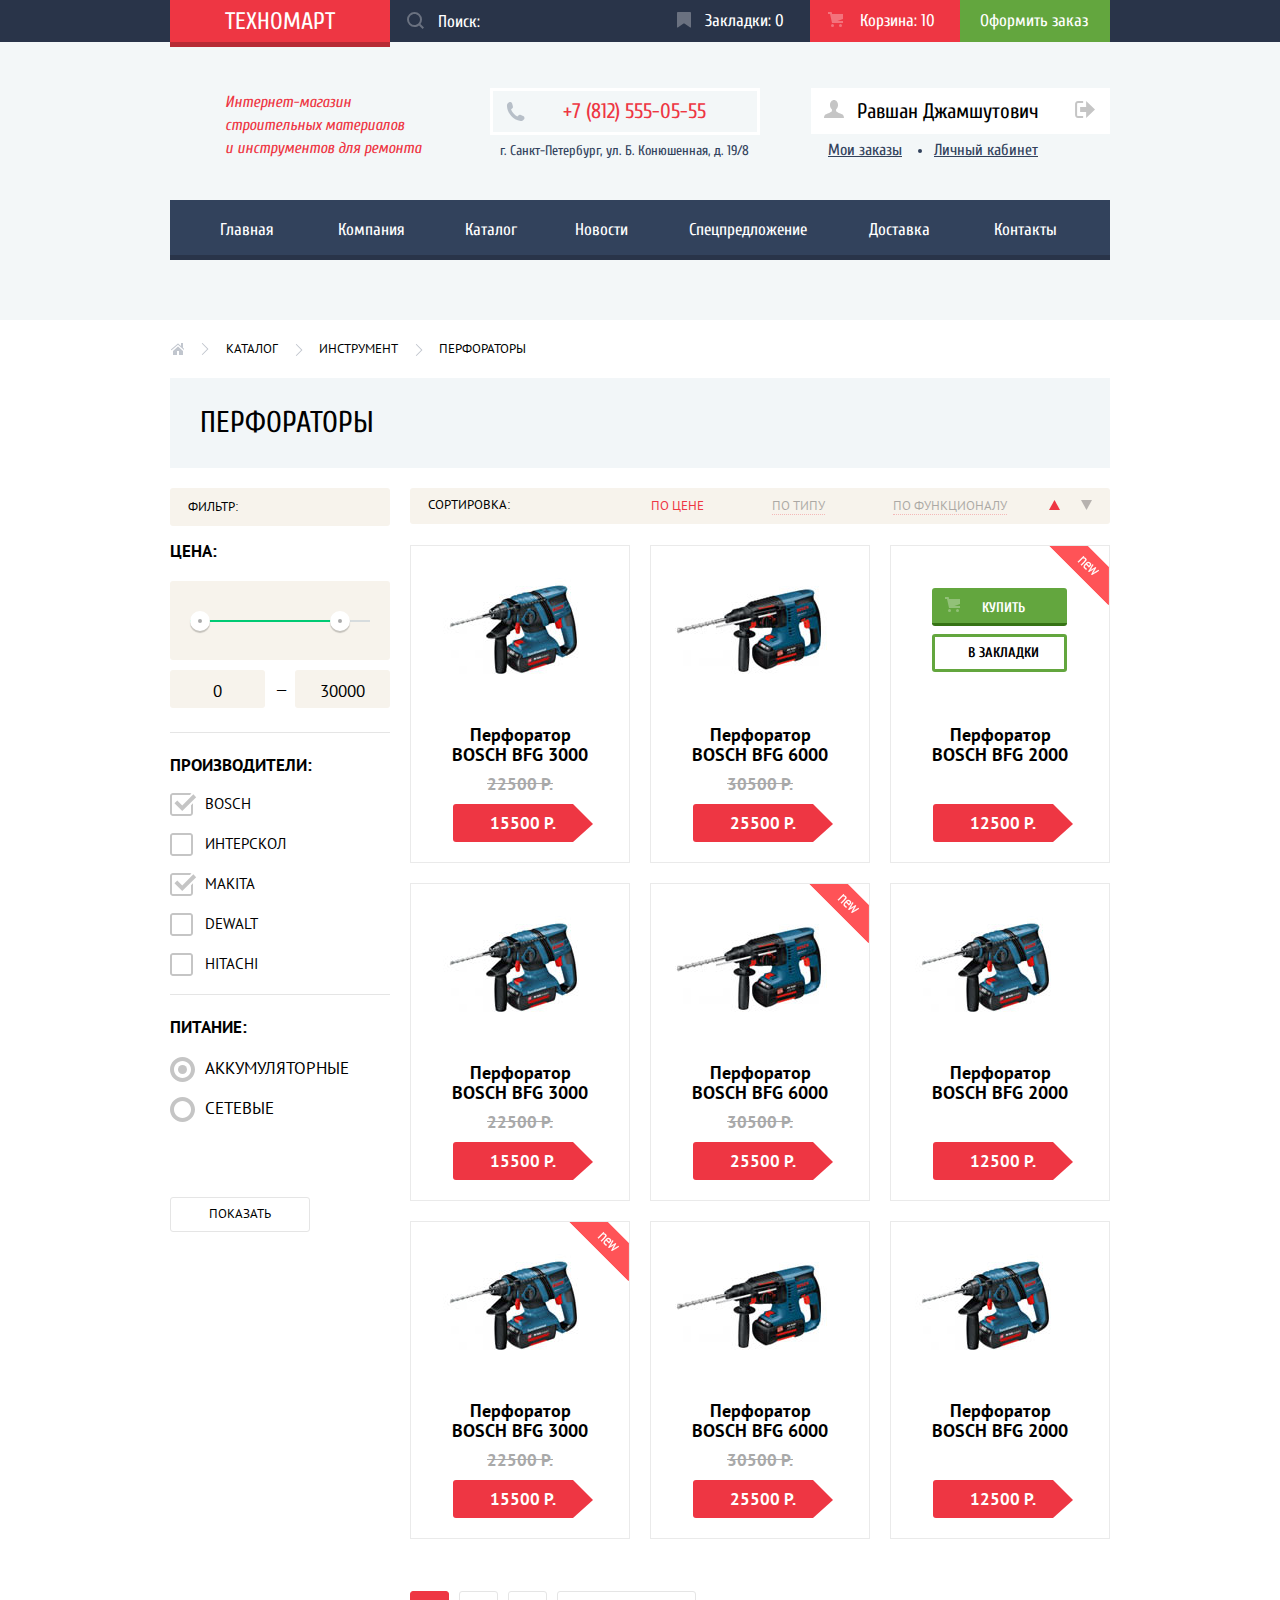
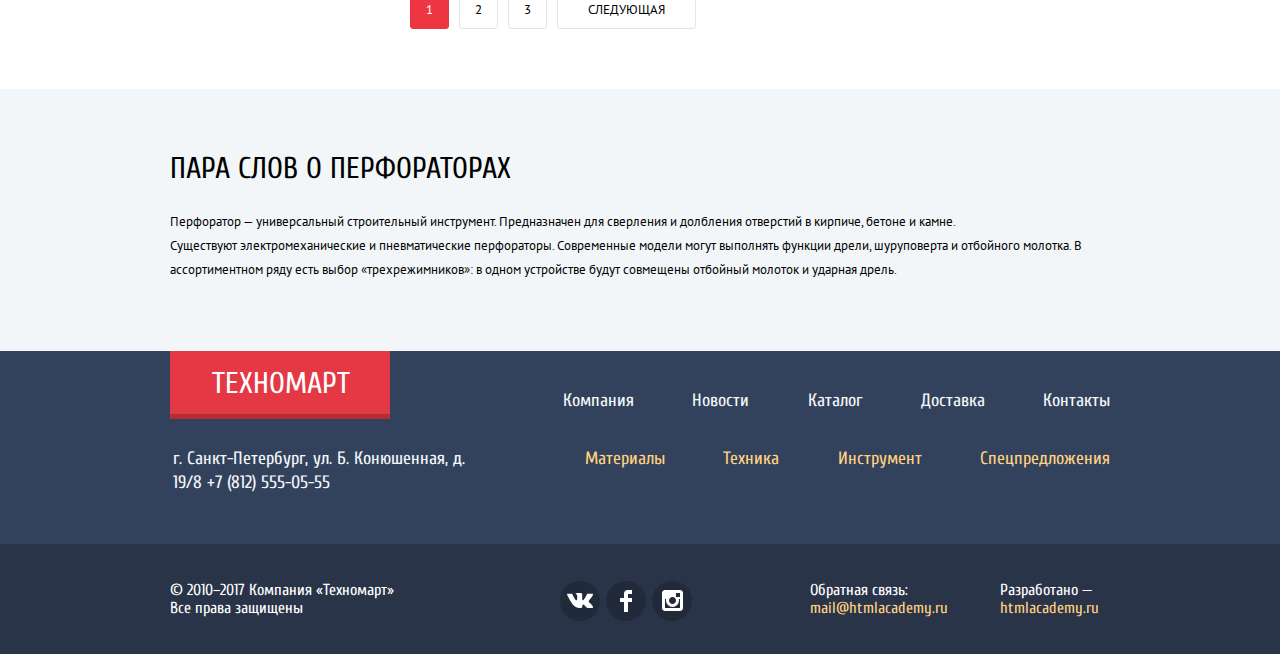
==== inner.html @ 2ee06c14 "Csscomboo" ====
<!DOCTYPE html>
<html lang="ru">

<head>
  <meta charset="utf-8">
  <title>HTML Academy: Техномарт</title>
  <link href="https://fonts.googleapis.com/css?family=Cuprum:400,400i,700%7CPT+Sans:400,700&amp;subset=cyrillic" rel="stylesheet">
  <link href="css/normalize.css" rel="stylesheet">
  <link href="css/style.css" rel="stylesheet">
</head>

<body class="inner-page">
  <header class="inner-header">
    <div class="header-hat">
      <div class="wrapper">
        <div class="header-hat-wrap">
          <a class="header-logo" href="index.html">техномарт</a>
          <form class="header-search-form" action="https://echo.htmlacademy.ru" method="get">
            <input id="search" name="search" type="search" class="header-search" placeholder="Поиск:">
          </form>
          <a href="#" class="bookmark">
            Закладки: 0</a>
          <a href="basket.html" class="basket full-basket">
            Корзина: 10</a>
          <a href="#" class="new-order">Оформить заказ</a>
        </div>
      </div>
    </div>
    <div class="header-middle">
      <div class="wrapper">
        <h1 class="header-description">
          Интернет-магазин строительных материалов
          <br>и инструментов для ремонта
        </h1>
        <div class="contacts-header">
          <p class="contacts-phone">+7 (812) 555-05-55</p>
          <p class="contacts-adress">г. Санкт-Петербург, ул. Б. Конюшенная, д. 19/8</p>
        </div>
        <div class="user-in">
          <div class="user-profile">
            <a href="#" class="link-login">
              <svg width="20" height="18" viewBox="0 0 20 18">
                <path fill="#c5c5c5" d="M17.881 14.166c-2.144-.735-4.256-1.666-5.207-2.39-.657-.501-.77-1.618-.517-2.415 1.118-.903 1.864-2.477 1.864-4.278C14.021 2.276 12.221 0 10 0S5.979 2.276 5.979 5.083c0 1.801.746 3.374 1.863 4.277.253.798.141 1.915-.517 2.416-.95.724-3.063 1.654-5.207 2.39S0 18 0 18h20s.025-3.099-2.119-3.834z"
                />
              </svg>
              Равшан Джамшутович
            </a>
            <a href="#" class="link-logout">Выйти из профиля
              <svg width="21" height="17" viewBox="0 0 21 17">
                <g fill="#c5c5c5">
                  <path fill="#c5c5c5" d="M21 8.5L12.125 0v6h-6v5h6v6z" />
                  <path fill="#c5c5c5" d="M3.106 13.952V3.048c.018-.376.171-1.057 1.01-1.057h5.027V0H4.116C1.938 0 1.112 1.81 1.087 3.027v10.946C1.112 15.189 1.938 17 4.116 17h5.027v-1.99H4.116c-.839 0-.992-.683-1.01-1.058z"
                  />
                </g>
              </svg>
            </a>
          </div>
          <ul class="user-links">
            <li>
              <a href="#" class="my-orders">Мои заказы</a>
            </li>
            <li>
              <a href="#">Личный кабинет</a>
            </li>
          </ul>
        </div>
      </div>
    </div>
    <nav class="main-navigation">
      <ul class="site-navigation">
        <li>
          <a href="index.html">Главная</a>
        </li>
        <li>
          <a href="#">Компания</a>
        </li>
        <li>
          <a>Каталог</a>
        </li>
        <li>
          <a href="#">Новости</a>
        </li>
        <li>
          <a href="#">Спецпредложение</a>
        </li>
        <li>
          <a href="#">Доставка</a>
        </li>
        <li>
          <a href="#">Контакты</a>
        </li>
      </ul>
    </nav>
  </header>
  <main class="container-inner">
      <div class="wrapper breadcrumbs">
        <a class="home-page">
          главная
        </a>
        <a>каталог</a>
        <a>инструмент</a>
        <a>перфораторы</a>
      </div>
    <section class="inner-catalog">
      <div class="wrapper">
        <h2>ПЕРФОРАТОРЫ</h2>
        <div class="catalog-container">
          <div class="filter-wrap">
            <p>ФИЛЬТР:</p>
            <form class="filter-form" action="https://echo.htmlacademy.ru" method="get">
              <fieldset class="cost-fieldset">
                <legend class="cost-legend">ЦЕНА:</legend>
                <div class="range-container">
                  <div class="range-wrap">
                    <div class="scale">
                      <div class="bar"></div>
                      <div class="range-toggle range-toggle-min"></div>
                      <div class="range-toggle range-toggle-max"></div>
                    </div>
                    <input type="range" min="0" max="3000" class="range">
                  </div>
                </div>
                <div class="cost-control">
                  <input class="cost-input" type="number" name="min-cost-range" id="min-cost-range" min="0" max="30000" placeholder="0">
                  <span>—</span>
                  <input class="cost-input" type="number" name="max-cost-range" id="max-cost-range" min="0" max="3000" placeholder="30000">
                </div>
              </fieldset>
              <fieldset class="manufacturer-fieldset">
                <legend>Производители:</legend>
                <ul class="filter-list">
                  <li>
                    <input type="checkbox" id="bosch" class="visually-hidden filter-input-checkbox" checked>
                    <label for="bosch">BOSCH </label>
                  </li>
                  <li>
                    <input type="checkbox" id="interskol" class="visually-hidden filter-input-checkbox">
                    <label for="interskol">Интерскол </label>
                    <li>
                      <input type="checkbox" id="Makita" class="visually-hidden filter-input-checkbox" checked>
                      <label for="Makita">Makita </label>
                    </li>
                    <li>
                      <input type="checkbox" id="DEWALT" class=" filter-input-checkbox disabled">
                      <label for="DEWALT">DEWALT </label>
                    </li>
                    <li>
                      <input type="checkbox" id="HITACHI" class="filter-input-checkbox">
                      <label for="HITACHI">HITACHI </label>
                    </li>
                </ul>
              </fieldset>
              <fieldset class="battery-fieldset">
                <legend>Питание:</legend>
                <ul class="filter-list">
                  <li>
                    <input type="radio" id="battery-charge" name="charge" value="battery" class="filter-input-radio" checked>
                    <label for="battery-charge">Аккумуляторные</label>
                  </li>
                  <li>
                    <input type="radio" id="network-charge" name="charge" value="network" class="filter-input-radio">
                    <label for="network-charge">Сетевые </label>
                  </li>
                </ul>
              </fieldset>
              <button type="submit" class="show-btn">Показать</button>
            </form>
          </div>
          <div class="products-wrap">
            <div class="sorting-wrap">
              <span>Сортировка:</span>
              <div class="sorting-btn-wrap">
                <a class="sorting-button by-price-btn active">ПО ЦЕНЕ</a>
                <a class="sorting-button by-type-btn">ПО ТИПУ</a>
                <a class="sorting-button by-function-btn">ПО ФУНКЦИОНАЛУ</a>
              </div>
              <div class="arrows-wrap">
                <a class="arrow arrow-up active-arrow">
                  <svg width="11" height="10" viewBox="0 0 11 10">
                    <path fill="#231F20" d="M5.5 0L0 10h11z" />
                  </svg>
                </a>
                <a class="arrow arrow-down">
                  <svg xmlns="http://www.w3.org/2000/svg" width="11" height="10" viewBox="0 0 11 10">
                    <path fill="#231F20" d="M5.5 10L0 0h11">
                    </path>
                  </svg>
                </a>
              </div>
            </div>
            <ul class="products-list">
              <li>
                <div class="actions">
                  <a href="#" class="buy">
                    <svg width="15" height="15" viewBox="0 0 15 15">
                      <circle fill="#ffffff" cx="4.5" cy="13.5" r="1.5" />
                      <circle fill="#ffffff" cx="12.5" cy="13.5" r="1.5" />
                      <path fill="#ffffff" d="M15 2H4.07l-.422-2H0v2h2.031l1.985 9H15V9H9.441L15 6.951z" />
                    </svg>Купить</a>
                  <a href="#" class="to-bookmark">В закладки</a>
                </div>
                <div class="image">
                  <img src="img/catalog3000.jpg" alt="BFG3000" width="218" height="150">
                </div>
                <h3 class="title">Перфоратор BOSCH BFG 3000</h3>
                <div class="discount">22500 Р.</div>
                <div class="price">15500 Р.</div>
              </li>
              <li>
                <div class="actions">
                  <a href="#" class="buy">
                    <svg width="15" height="15" viewBox="0 0 15 15">
                      <circle fill="#ffffff" cx="4.5" cy="13.5" r="1.5" />
                      <circle fill="#ffffff" cx="12.5" cy="13.5" r="1.5" />
                      <path fill="#ffffff" d="M15 2H4.07l-.422-2H0v2h2.031l1.985 9H15V9H9.441L15 6.951z" />
                    </svg>Купить</a>
                  <a href="#" class="to-bookmark">В закладки</a>
                </div>
                <div class="image">
                  <img src="img/catalog6000.jpg" alt="BFG6000" width="218" height="150">
                </div>
                <h3 class="title">Перфоратор BOSCH BFG 6000</h3>
                <div class="discount">30500 Р.</div>
                <div class="price">25500 Р.</div>
              </li>
              <li class="flag-new">
                <div class="actions actions-view">
                  <a href="#" class="buy">
                    <svg width="15" height="15" viewBox="0 0 15 15">
                      <circle fill="#ffffff" cx="4.5" cy="13.5" r="1.5" />
                      <circle fill="#ffffff" cx="12.5" cy="13.5" r="1.5" />
                      <path fill="#ffffff" d="M15 2H4.07l-.422-2H0v2h2.031l1.985 9H15V9H9.441L15 6.951z" />
                    </svg>Купить</a>
                  <a href="#" class="to-bookmark">В закладки</a>
                </div>
                <div class="image">
                  <img src="img/catalog2000.jpg" alt="BFG2000" width="218" height="150">
                </div>
                <h3 class="title">Перфоратор BOSCH BFG 2000</h3>
                <div class="price without-discount">12500 Р.</div>
              </li>
              <li>
                <div class="actions">
                  <a href="#" class="buy">
                    <svg width="15" height="15" viewBox="0 0 15 15">
                      <circle fill="#ffffff" cx="4.5" cy="13.5" r="1.5" />
                      <circle fill="#ffffff" cx="12.5" cy="13.5" r="1.5" />
                      <path fill="#ffffff" d="M15 2H4.07l-.422-2H0v2h2.031l1.985 9H15V9H9.441L15 6.951z" />
                    </svg>Купить</a>
                  <a href="#" class="to-bookmark">В закладки</a>
                </div>
                <div class="image">
                  <img src="img/catalog3000.jpg" alt="BFG3000" width="218" height="150">
                </div>
                <h3 class="title">Перфоратор BOSCH BFG 3000</h3>
                <div class="discount">22500 Р.</div>
                <div class="price">15500 Р.</div>
              </li>
              <li class="flag-new">
                <div class="actions">
                  <a href="#" class="buy">
                    <svg width="15" height="15" viewBox="0 0 15 15">
                      <circle fill="#ffffff" cx="4.5" cy="13.5" r="1.5" />
                      <circle fill="#ffffff" cx="12.5" cy="13.5" r="1.5" />
                      <path fill="#ffffff" d="M15 2H4.07l-.422-2H0v2h2.031l1.985 9H15V9H9.441L15 6.951z" />
                    </svg>Купить</a>
                  <a href="#" class="to-bookmark">В закладки</a>
                </div>
                <div class="image">
                  <img src="img/catalog6000.jpg" alt="BFG6000" width="218" height="150">
                </div>
                <h3 class="title">Перфоратор BOSCH BFG 6000</h3>
                <div class="discount">30500 Р.</div>
                <div class="price">25500 Р.</div>
              </li>
              <li>
                <div class="actions">
                  <a href="#" class="buy">
                    <svg width="15" height="15" viewBox="0 0 15 15">
                      <circle fill="#ffffff" cx="4.5" cy="13.5" r="1.5" />
                      <circle fill="#ffffff" cx="12.5" cy="13.5" r="1.5" />
                      <path fill="#ffffff" d="M15 2H4.07l-.422-2H0v2h2.031l1.985 9H15V9H9.441L15 6.951z" />
                    </svg>Купить</a>
                  <a href="#" class="to-bookmark">В закладки</a>
                </div>
                <div class="image">
                  <img src="img/catalog2000.jpg" alt="BFG2000" width="218" height="150">
                </div>
                <h3 class="title">Перфоратор BOSCH BFG 2000</h3>
                <div class="price without-discount">12500 Р.</div>
              </li>
              <li class="flag-new">
                <div class="actions">
                  <a href="#" class="buy">
                    <svg width="15" height="15" viewBox="0 0 15 15">
                      <circle fill="#ffffff" cx="4.5" cy="13.5" r="1.5" />
                      <circle fill="#ffffff" cx="12.5" cy="13.5" r="1.5" />
                      <path fill="#ffffff" d="M15 2H4.07l-.422-2H0v2h2.031l1.985 9H15V9H9.441L15 6.951z" />
                    </svg>Купить</a>
                  <a href="#" class="to-bookmark">В закладки</a>
                </div>
                <div class="image">
                  <img src="img/catalog3000.jpg" alt="BFG3000" width="218" height="150">
                </div>
                <h3 class="title">Перфоратор BOSCH BFG 3000</h3>
                <div class="discount">22500 Р.</div>
                <div class="price">15500 Р.</div>
              </li>
              <li>
                <div class="actions">
                  <a href="#" class="buy">
                    <svg width="15" height="15" viewBox="0 0 15 15">
                      <circle fill="#ffffff" cx="4.5" cy="13.5" r="1.5" />
                      <circle fill="#ffffff" cx="12.5" cy="13.5" r="1.5" />
                      <path fill="#ffffff" d="M15 2H4.07l-.422-2H0v2h2.031l1.985 9H15V9H9.441L15 6.951z" />
                    </svg>Купить</a>
                  <a href="#" class="to-bookmark">В закладки</a>
                </div>
                <div class="image">
                  <img src="img/catalog6000.jpg" alt="BFG6000" width="218" height="150">
                </div>
                <h3 class="title">Перфоратор BOSCH BFG 6000</h3>
                <div class="discount">30500 Р.</div>
                <div class="price">25500 Р.</div>
              </li>
              <li>
                <div class="actions">
                  <a href="#" class="buy">
                    <svg width="15" height="15" viewBox="0 0 15 15">
                      <circle fill="#ffffff" cx="4.5" cy="13.5" r="1.5" />
                      <circle fill="#ffffff" cx="12.5" cy="13.5" r="1.5" />
                      <path fill="#ffffff" d="M15 2H4.07l-.422-2H0v2h2.031l1.985 9H15V9H9.441L15 6.951z" />
                    </svg>Купить</a>
                  <a href="#" class="to-bookmark">В закладки</a>
                </div>
                <div class="image">
                  <img src="img/catalog2000.jpg" alt="BFG2000" width="218" height="150">
                </div>
                <h3 class="title">Перфоратор BOSCH BFG 2000</h3>
                <div class="price without-discount">12500 Р.</div>
              </li>
            </ul>
              <ul class="pages-list">
                <li class="page-number active-number">
                  <a href="#">1</a>
                </li>
                <li class="page-number">
                  <a href="#">2</a>
                </li>
                <li class="page-number">
                  <a href="#">3</a>
                </li>
                <li class="page-next">
                  <a href="#">СЛЕДУЮЩАЯ</a>
                </li>
              </ul>
          </div>
        </div>
      </div>
    </section>
    <article class="about-perforator">
      <div class="wrapper">
        <h2>ПАРА СЛОВ О ПЕРФОРАТОРАХ</h2>
        <p>Перфоратор — универсальный строительный инструмент. Предназначен для сверления и долбления отверстий в кирпиче, бетоне
          и камне.
          <br> Существуют электромеханические и пневматические перфораторы. Современные модели могут выполнять функции дрели,
          шуруповерта и отбойного молотка. В ассортиментном ряду есть выбор «трехрежимников»: в одном устройстве будут совмещены
          отбойный молоток и ударная дрель.
        </p>
      </div>
    </article>
  </main>
  <footer class="inner-footer">
    <div class="footer-hat">
      <div class="wrapper">
        <div class="footer-hat-top">
          <a class="footer-logo">техномарт</a>
            <ul class="footer-navigation-list">
              <li>
                <a href="#">Компания</a>
              </li>
              <li>
                <a href="#">Новости</a>
              </li>
              <li>
                <a href="#">Каталог</a>
              </li>
              <li>
                <a href="#">Доставка</a>
              </li>
              <li>
                <a href="#">Контакты</a>
              </li>
            </ul>
        </div>
        <div class="footer-hat-bottom">
          <p>г. Санкт-Петербург, ул. Б. Конюшенная, д. 19/8 +7 (812) 555-05-55</p>
            <ul class="catalog-list">
              <li>
                <a href="#">Материалы</a>
              </li>
              <li>
                <a href="#">Техника</a>
              </li>
              <li>
                <a href="#">Инструмент</a>
              </li>
              <li>
                <a href="#">Спецпредложения</a>
              </li>
            </ul>
        </div>
      </div>
    </div>
    <div class="footer-foot">
      <div class="wrapper">
        <p class="copyright">
          © 2010–2017 Компания «Техномарт» Все права защищены
        </p>
        <div class="footer-social">
          <ul class="social-list">
            <li>
              <a class="social-button vk-btn" href="#">twitter
                <svg xmlns="http://www.w3.org/2000/svg" width="26" height="15" viewBox="0 0 26 15">
                  <path fill="#FFF" d="M16.138 11.51c.956-.309 2.18 2.04 3.483 2.939.978.681 1.727.534 1.727.534l3.473-.05s1.815-.112.957-1.554c-.071-.12-.503-1.069-2.585-3.022-2.177-2.043-1.882-1.712.739-5.244 1.597-2.153 2.236-3.468 2.036-4.028-.192-.539-1.365-.399-1.365-.399L20.69.713c-.381.001-.704.119-.851.515-.003.004-.621 1.666-1.445 3.079-1.741 2.989-2.436 3.148-2.724 2.961-.661-.433-.494-1.737-.494-2.664 0-2.897.432-4.105-.846-4.417-.427-.104-.739-.172-1.828-.182-1.392-.021-2.574 0-3.244.329-.445.223-.786.712-.579.74.26.035.843.16 1.155.586.401.552.389 1.789.389 1.789s.229 3.411-.54 3.834c-.528.29-1.25-.302-2.803-3.016-.793-1.388-1.392-2.922-1.392-2.922s-.116-.285-.326-.441c-.25-.185-.6-.244-.6-.244L.848.684S.29.7.085.946c-.182.218-.015.668-.015.668s2.909 6.881 6.203 10.347c3.02 3.182 6.452 2.971 6.452 2.971h1.555s.469-.054.709-.312c.224-.24.214-.691.214-.691s-.031-2.109.935-2.419z"
                  />
                </svg>
              </a>
            </li>
            <li>
              <a class="social-button fb-btn" href="#">facebook
                <svg xmlns="http://www.w3.org/2000/svg" width="12" height="22" viewBox="0 0 12 22">
                  <path fill="#FFF" d="M12 4V0H8a4 4 0 0 0-4 4v4H0v4h4v10h4V12h4V8H8V4h4z" />
                </svg>
              </a>
            </li>
            <li>
              <a class="social-button instagram-btn" href="#">youtube
                <svg xmlns="http://www.w3.org/2000/svg" width="21" height="21" viewBox="0 0 21 21">
                  <path fill="#FFF" d="M18 0H3C1.35 0 0 1.35 0 3v15c0 1.65 1.35 3 3 3h15c1.65 0 3-1.35 3-3V3c0-1.65-1.35-3-3-3zm-7.5 7c1.93 0 3.5 1.57 3.5 3.5S12.43 14 10.5 14 7 12.43 7 10.5 8.57 7 10.5 7zM18 18H3V9h1.181A6.504 6.504 0 0 0 4 10.5a6.5 6.5 0 1 0 13 0 6.45 6.45 0 0 0-.181-1.5H18v9zm0-11h-4V3h4v4z"
                  />
                </svg>
              </a>
            </li>
          </ul>
        </div>
        <div class="communications">
          <p>Обратная связь:
            <a href="#">mail@htmlacademy.ru</a>
          </p>
          <p>Разработано —
            <a href="https://htmlacademy.ru/intensive/htmlcss">htmlacademy.ru</a>
          </p>
        </div>
      </div>
    </div>
  </footer>

  <section class="inner-popup">
    <button class="inner-up-close" type="button"></button>
    <div class="pop-up-wrap">
      <div class="item-in-basket">
        <svg width="66" height="66" viewBox="0 0 66 66">
          <circle fill="#63A63E" cx="33" cy="33" r="33" />
          <path fill="#FFF" d="M49.641 21.066a1.003 1.003 0 0 0-1.414 0L29.788 39.504a1.003 1.003 0 0 1-1.414 0l-8.14-8.139a1.003 1.003 0 0 0-1.414 0L15.285 34.9a1.003 1.003 0 0 0 0 1.414l13.089 13.09a1.003 1.003 0 0 0 1.414 0l3.536-3.536 1.414-1.414 18.438-18.438a1.003 1.003 0 0 0 0-1.414l-3.535-3.536z"
          />
        </svg>
        <h2>Товар добавлен в корзину!</h2>
      </div>
      <div class="choose-step">
        <a class="place-order-btn">ОФОРМИТЬ ЗАКАЗ</a>
        <a class="continue-shopping-btn">ПРОДОЛЖИТЬ ПОКУПКИ</a>
      </div>
    </div>
  </section>
  <script src="js/script.js"></script>
</body>

</html>
---- css/style.css ----
body,
.inner-page {
  position: relative;
  margin: 0 auto;
  padding: 0;
  min-width: 960px;
  background-color: #ffffff;
  font-size: 17px;
  font-family: 'Cuprum', 'Arial', sans-serif;
  line-height: 18px;
}

.items-list,
.products-list,
.services p,
.index-columns p,
.filter-wrap,
.sorting-wrap,
.pages-list,
.breadcrumbs a,
.about-perforator p {
  font-family: 'PT sans', 'Arial', sans-serif;
}

a {
  text-decoration: none;
}

.main-header,
.inner-header {
  margin: 0 auto;
  padding: 0;
  padding-bottom: 60px;
  background-color: #f3f7f8;
}

.header-hat {
  background-color: #293449;
}

.header-hat .wrapper {
  display: flex;
  margin: 0 auto;
  padding: 0 10px;
  width: 940px;
}

.header-hat .header-logo {
  position: absolute;
  left: 0;
  box-sizing: border-box;
  margin: 0;
  padding: 10px 40px 8px 55px;
  width: 220px;
  border-bottom: 5px solid #b62b35;
  background-color: #ee3643;
  color: #ffffff;
  text-transform: uppercase;
  font-size: 24px;
  line-height: 24px;
}

.header-hat .header-logo:hover {
  background-color: #ca2c37;
  opacity: 1;
}

.header-hat .header-logo:active,
.header-hat .header-logo:focus {
  background-color: #ba2732;
  opacity: 1;
}

.header-hat input[type="search"] {
  box-sizing: border-box;
  margin: 0;
  padding: 0;
  padding-right: 10px;
  padding-left: 48px;
  width: 270px;
  height: 42px;
  border: none;
  background-color: #293449;
  font-size: 17px;
  line-height: 18px;
  cursor: pointer;
}

.header-search {
  position: relative;
  display: block;
  width: 270px;
  cursor: pointer;
}

.header-search-form {
  position: relative;
  cursor: pointer;
}

.header-search-form::before,
.basket::before,
.bookmark::before {
  content: "";
  position: absolute;
  top: 12px;
  left: 17px;
  z-index: 500;
  width: 17px;
  height: 17px;
  background-repeat: no-repeat;
  opacity: 0.3;
}

.header-search-form::before {
  background-image: url("../img/icon-search.svg");
}

.basket::before {
  top: 12px;
  left: 18px;
  background-image: url("../img/icon-cart.svg");
}

.bookmark::before {
  background-image: url("../img/icon-bookmark.svg");
}

.header-search-form:hover::before,
.basket:hover::before,
.bookmark:hover::before {
  opacity: 1;
}

.basket:active::before,
.bookmark:active::before {
  opacity: 0.5;
}

.header-hat input[type="search"]:focus {
  z-index: 1000;
  background-color: #ffffff;
  background-image: url("../img/icon-search-focus.svg");
  background-position: 17px 12px;
  background-repeat: no-repeat;
  color: #000000;
}

.header-hat-wrap {
  position: relative;
  display: flex;
  flex-wrap: wrap;
  justify-content: flex-end;
  margin: 0;
  padding: 0;
  width: 100%;
  font-size: 17px;
  line-height: 18px;
}

.header-hat-wrap a:not(.header-logo) {
  position: relative;
  display: block;
  padding-top: 12px;
  padding-bottom: 12px;
  color: #ffffff;
  font-size: 17px;
  line-height: 18px;
}

.bookmark {
  padding-right: 25px;
  padding-left: 45px;
  width: 80px;
}

.basket,
.full-basket {
  padding-right: 20px;
  padding-left: 50px;
  width: 80px;
}

.full-basket {
  background-color: #ee3643;
}

.new-order {
  padding-right: 20px;
  padding-left: 20px;
  width: 110px;
  background-color: #63a63e;
}

.header-hat-wrap a:hover {
  background-color: #212a3a;
}

.header-hat-wrap .new-order:hover {
  background-color: #5fbb2d;
}

.header-hat-wrap a:active {
  background-color: #161d29;
  opacity: 0.6;
}

.full-basket a {
  background-color: #ee3643;
  opacity: 1;
}

.full-basket a:hover {
  background-color: #ee3643;
  opacity: 1;
}

.full-basket a:active {
  background-color: #ee3643;
  opacity: 1;
}

.new-order a:active {
  background-color: #518534;
  opacity: 0.5;
}

.header-search input[type="search"]:focus {
  outline: none;
  background-color: #ffffff;
  color: #000000;
}

.header-middle .wrapper {
  display: flex;
  margin: 0 auto;
  margin-bottom: 37px;
  padding-top: 46px;
  padding-bottom: 0;
  width: 940px;
  align-items: flex-start;
}

.header-description {
  margin: 0;
  margin-left: 55px;
  padding: 0;
  padding-top: 3px;
  width: 200px;
  color: #ee3643;
  font-weight: normal;
  font-style: italic;
  font-size: 16px;
  line-height: 23px;
}

.contacts-header {
  margin-left: 65px;
}

.contacts-phone {
  box-sizing: border-box;
  margin: 0;
  padding-top: 10px;
  padding-right: 30px;
  padding-bottom: 10px;
  padding-left: 70px;
  width: 270px;
  border: 3px solid #ffffff;
  background-image: url("../img/icon-phone.svg");
  background-position: 13px 50%;
  background-repeat: no-repeat;
  color: #ee3643;
  font-size: 21px;
  line-height: 21px;
}

.contacts-adress {
  box-sizing: border-box;
  margin: 0;
  padding-top: 4px;
  padding-right: 5px;
  padding-left: 10px;
  width: 270px;
  color: #32425c;
  font-size: 14px;
  line-height: 24px;
}

.user-menu {
  display: flex;
  margin: 0;
  margin-left: 69px;
  padding: 0;
  list-style: none;
}

.user-menu li {
  background-color: #ffffff;
}

.user-menu .login {
  margin: 0;
  padding-right: 25px;
  padding-left: 13px;
}

.user-menu a {
  display: block;
  padding-top: 12px;
  padding-bottom: 12px;
  width: 100%;
  color: #000000;
  font-size: 21px;
  line-height: 21px;
}

.registration a {
  padding-right: 25px;
  padding-left: 25px;
}

.user-menu .registration {
  margin: 0;
  margin-left: 10px;
  width: 150px;
}

.user-menu svg {
  margin-right: 10px;
  opacity: 0.3;
}

.user-menu a:hover {
  color: #ee3643;
}

.login:hover>svg {
  opacity: 1;
}

.user-menu a:active {
  color: #000000;
  opacity: 0.3;
}

.user-in {
  margin-left: auto;
  width: 299px;
}

.user-profile {
  padding-top: 12px;
  padding-right: 10px;
  padding-bottom: 12px;
  padding-left: 13px;
  background-color: #ffffff;
}

.user-profile .link-logout {
  font-size: 0;
  line-height: 0;
}

.link-login {
  color: #000000;
  font-size: 21px;
  line-height: 21px;
}

.link-login svg {
  margin-right: 8px;
}

.link-login:hover path,
.link-logout:hover path {
  fill: #32425c;
}

.link-login:active path,
.link-logout:active path {
  fill: #c5c5c5;
}

.link-login:active,
.link-logout:active {
  opacity: 0.3;
}

.user-profile .link-logout {
  margin-left: 30px;
}

.user-links {
  display: flex;
  margin: 0;
  padding: 0;
  padding-top: 7px;
  padding-left: 17px;
  list-style: none;
}

.user-links a {
  color: #32425c;
  text-decoration: underline;
  font-size: 16px;
}

.user-links a:hover {
  color: #ee3643;
}

.user-links a:active {
  color: #32425c;
  opacity: 0.3;
}

.user-links li:first-child::after {
  content: "";
  display: inline-block;
  margin-right: 12px;
  margin-left: 12px;
  width: 4px;
  height: 4px;
  border-radius: 2px;
  background-color: #32425c;
  vertical-align: middle;
  text-align: center;
}

.main-navigation {
  margin: 0 auto;
  padding: 0;
  width: 940px;
  font-size: 17px;
  line-height: 17px;
}

.site-navigation {
  display: flex;
  margin: 0;
  padding: 0;
  border-bottom: 5px solid #293449;
  background-color: #32425c;
  list-style: none;
  flex-wrap: wrap;
  align-items: center;
}

.site-navigation li {
  margin: 0;
  padding: 0;
}

.site-navigation a {
  display: block;
  padding-top: 21px;
  padding-right: 30px;
  padding-bottom: 17px;
  padding-left: 30px;
  color: #ffffff;
  font-size: 17px;
  line-height: 17px;
}

.site-navigation a:hover {
  background-color: #293449;
}

.site-navigation a:active {
  background-color: #1d2739;
  box-shadow: 0 5px 0 0 #1d2739;
}

.site-navigation li:first-child {
  width: 138px;
}

.site-navigation li:nth-child(2) {
  width: 127px;
}

.site-navigation li:nth-child(3) {
  width: 110px;
}

.site-navigation li:nth-child(4) {
  width: 114px;
}

.site-navigation li:nth-child(5) {
  width: 180px;
}

.site-navigation li:nth-child(6) {
  width: 125px;
}

.site-navigation li:nth-child(7) {
  width: 145px;
}

.site-navigation li:first-child>a {
  padding-left: 50px;
}

.site-navigation li:nth-child(7)>a {
  padding-right: 50px;
}

.main-container,
.container-inner {
  display: block;
  margin: 0;
  padding: 0;
  background-color: #ffffff;
}

.main-container {
  margin-top: 59px;
}

.main-container>section,
.container-inner>section,
.index-columns {
  width: 100%;
}

.wrapper {
  margin: 0 auto;
  padding: 0 10px;
  width: 940px;
}

.main-container h3 {
  margin: 0;
  margin-bottom: 13px;
  margin-left: -2px;
  padding: 0;
  width: 135px;
  color: #ffffff;
  font-weight: bold;
  font-size: 24px;
  line-height: 30px;
}

.offers-list {
  display: flex;
  margin: 0;
  margin-bottom: 20px;
  padding: 0;
  list-style: none;
}

.offers-list li,
.features-list li {
  position: relative;
  box-sizing: border-box;
  margin: 0;
  margin-left: 20px;
  padding: 0;
  padding-top: 20px;
  padding-right: 140px;
  padding-bottom: 22px;
  padding-left: 25px;
  width: 300px;
}

.offers-list li:first-child {
  margin-left: 0;
  background-color: #ffbf47;
  background-image: url('../img/icon-1.svg');
  background-position: 213px 50%;
  background-repeat: no-repeat;
}

.offers-list li:nth-child(2) {
  background-color: #3bbce3;
  background-image: url('../img/icon-2.svg');
  background-position: 197px 50%;
  background-repeat: no-repeat;
}

.offers-list li:nth-child(3) {
  background-color: #dc91d8;
  background-image: url('../img/icon-3.svg');
  background-position: 191px 50%;
  background-repeat: no-repeat;
}

.features-list li:first-child {
  margin-bottom: 20px;
  background-color: #8ed78f;
  background-image: url('../img/icon-4.svg');
  background-position: 196px 50%;
  background-repeat: no-repeat;
}

.features-list li:nth-child(2) {
  background-color: #ffc047;
  background-image: url('../img/icon-5.svg');
  background-position: 191px 50%;
  background-repeat: no-repeat;
}

.flag-new {
  position: relatve;
}

.flag-new::before {
  content: " ";
  position: absolute;
  top: 0;
  right: 0;
  z-index: 15;
  overflow: hidden;
  width: 60px;
  height: 60px;
  background: url('../img/new.png') no-repeat 0 0;
  text-indent: -1000px;
}

.offers-list a,
.features-list a {
  display: block;
  box-sizing: border-box;
  padding: 10px 25px;
  padding-right: 15px;
  width: 135px;
  border-radius: 3px;
  background-color: rgba(0, 0, 0, 0.1);
  color: rgba(255, 255, 255, 1);
  text-transform: uppercase;
  font-size: 14px;
}

.offers-list a:hover,
.features-list a:hover {
  background-color: rgba(0, 0, 0, 0.2);
}

.offers-list a:active,
.features-list a:active {
  background-color: rgba(0, 0, 0, 0.3);
}

.features-list li:nth-child(2)>a {
  padding-left: 35px;
}

.slider {
  position: relative;
  overflow: hidden;
  margin: 0;
  padding: 0;
  background-color: #5c666d;
  flex-grow: 1;
}

.slider-wrapper {
  position: relative;
  height: 100%;
}

.slider-control {
  position: absolute;
  bottom: 36px;
  left: 315px;
  z-index: 4;
  margin: 0;
  padding: 0;
  width: 40px;
  height: 10px;
  font-size: 0;
  line-height: 0;
  transform: translate(-50%);
}

.slider-control .slider-conroller {
  margin: 0;
  margin-right: 10px;
  padding: 0;
  width: 10px;
  height: 10px;
  border: 2px solid #ffffff;
  border-radius: 50%;
  background-color: #ffffff;
  font-size: 0;
  line-height: 0;
}

.slider-control .active {
  border: 2px solid #ffffff;
  background-color: #ee3643;
}

.slider-arrow {
  position: absolute;
  top: 114px;
  z-index: 500;
  width: 22px;
  height: 40px;
  border: none;
  background-color: rgba(0, 0, 0, 0);
  font-size: 0;
}

.slider-prev {
  left: 25px;
  background-image: url(../img/icon-left.svg);
  background-repeat: no-repeat;
}

.slider-next {
  right: 20px;
  background-image: url(../img/icon-right.svg);
  background-repeat: no-repeat;
}

.slider-drill {
  position: absolute;
  top: 0;
  left: 0;
  width: 620px;
  height: 100%;
  background-color: #6b635f;
  background-image: url('../img/slider2.jpg');
  background-repeat: no-repeat;
}

.slider-perforator {
  position: absolute;
  top: 0;
  left: 0;
  width: 620px;
  height: 100%;
  background-color: #6b635f;
  background-image: url('../img/slider1.jpg');
  background-repeat: no-repeat;
}

.active-slider {
  display: block;
}

.disactive-slider {
  display: none;
}

.main-container .features-wrap {
  display: flex;
  margin-bottom: 53px;
}

.features-list {
  margin: 0;
  padding: 0;
  list-style: none;
}

.slider h3 {
  margin-bottom: 3px;
  padding: 0;
  font-weight: bold;
  font-size: 36px;
  line-height: 36px;
}

.slider p {
  margin: 0;
  padding: 0;
  padding-bottom: 25px;
  color: #ffffff;
  font-size: 18px;
  line-height: 24px;
}

.slider-hat {
  margin: 0;
  margin-bottom: 100px;
  padding: 0;
  padding-top: 22px;
  padding-left: 25px;
}

.open-catalog-btn {
  position: absolute;
  bottom: 22px;
  left: 25px;
  display: block;
  box-sizing: border-box;
  padding-top: 10px;
  padding-right: 45px;
  padding-bottom: 10px;
  padding-left: 45px;
  width: 195px;
  border-radius: 3px;
  background-color: #ee3643;
  color: #ffffff;
  font-size: 14px;
  line-height: 18px;
}

.link-btn:hover,
.send-wrap .link-btn:hover {
  background-color: #ca2c37;
}

.link-btn:active,
.send-wrap .link-btn:active {
  background-color: #ba2732;
}

.popular-wrap {
  display: flex;
  margin: 0;
  margin-bottom: 21px;
  padding: 25px;
  background-color: #f9f5f0;
  align-items: center;
}

.popular-wrap h2 {
  margin: 0;
  padding: 0;
  text-transform: uppercase;
  font-weight: normal;
  font-size: 30px;
  line-height: 30px;
}

.all-items-btn,
.all-maker-btn {
  display: block;
  box-sizing: border-box;
  margin-left: auto;
  padding: 10px 55px;
  padding-right: 50px;
  width: 253px;
  border-radius: 3px;
  background-color: #ee3643;
  color: #ffffff;
  text-transform: uppercase;
  font-size: 14px;
  line-height: 18px;
}

.all-maker-btn {
  padding-right: 50px;
  padding-left: 70px;
}

.items-list,
.products-list {
  display: flex;
  justify-content: space-between;
  flex-wrap: wrap;
  margin: 0;
  padding: 0;
  list-style: none;
}

.products-list {
  margin-bottom: 32px;
}

.items-list li,
.products-list li {
  position: relative;
  margin-bottom: 20px;
  width: 218px;
  border: 1px solid #eaeaea;
  text-align: center;
  font-weight: bold;
}

.items-list li:hover,
.products-list li:hover {
  box-shadow: 0 0 25px 5px #cccfd4;
}

.actions {
  position: absolute;
  z-index: 5;
  padding-top: 42px;
  padding-right: 42px;
  padding-bottom: 45px;
  padding-left: 41px;
  background-color: #ffffff;
  opacity: 0;
}

.actions:hover {
  opacity: 1;
}

.actions-view {
  opacity: 1;
}

.actions .buy {
  display: block;
  margin: 0;
  margin-bottom: 8px;
  padding-top: 9px;
  padding-right: 32px;
  padding-bottom: 6px;
  padding-left: 3px;
  width: 100px;
  border-bottom: 3px solid #367315;
  border-radius: 3px;
  background-color: #63a63e;
  color: #ffffff;
  text-transform: uppercase;
  font-size: 14px;
  font-family: 'Cuprum', 'Arial', sans-serif;
}

.actions .buy:hover {
  background-color: #5fbb2d;
}

.actions .buy:hover>svg,
.actions .buy:active>svg {
  opacity: 1;
}

.actions .buy:active {
  border-color: #518534;
  background-color: #518534;
}

.actions .to-bookmark {
  display: block;
  margin: 0;
  padding-top: 7px;
  padding-right: 21px;
  padding-bottom: 7px;
  padding-left: 28px;
  width: 80px;
  border: 3px solid #63a63e;
  border-radius: 3px;
  background-color: #ffffff;
  color: #000000;
  text-transform: uppercase;
  font-size: 14px;
  font-family: 'Cuprum', 'Arial', sans-serif;
}

.actions .to-bookmark:hover {
  border-color: #32425c;
  color: #32425c;
}

.actions .to-bookmark:active {
  border-color: #32425c;
  color: #32425c;
  opacity: 0.3;
}

.buy svg {
  margin-right: 22px;
  opacity: 0.3;
}

.items-list .title,
.products-list .title {
  margin: 0 auto;
  margin-top: 29px;
  margin-bottom: 10px;
  width: 160px;
  color: #000000;
  font-weight: bold;
  font-size: 18px;
  line-height: 20px;
}

.discount {
  margin-bottom: 11px;
  color: #a9a9a9;
  text-decoration: line-through;
}

.price {
  position: relative;
  margin: 0 42px;
  margin-bottom: 20px;
  padding: 10px 30px;
  width: 80px;
  border-radius: 3px;
  background-color: #ee3643;
  color: white;
}

.price::after {
  content: "";
  position: absolute;
  top: 0;
  right: -20px;
  margin: 0;
  padding: 0;
  width: 0;
  height: 0;
  border: 20px solid white;
  border-bottom-width: 18px;
  border-left-color: #ee3643;
}

.without-discount {
  margin-top: 39px;
}

.image {
  width: 218px;
  height: 150px;
}

.image img {
  max-width: 100%;
}

.manufacturers-list {
  display: flex;
  flex-wrap: wrap;
  justify-content: space-between;
  margin: 0;
  padding: 0;
  padding-bottom: 65px;
  list-style: none;
}

.manufacturers-list a {
  display: flex;
  align-items: center;
  justify-content: space-around;
  box-sizing: border-box;
  margin-bottom: 20px;
  width: 220px;
  height: 145px;
  border: 1px solid #eaeaea;
  text-align: center;
  font-weight: bold;
}

.manufacturers-list a:hover {
  border: none;
  box-shadow: 0 0 25px 5px #cccfd4;
}

.manufacturers-list a:active {
  border: none;
  box-shadow: 0 0 5px 5px #cccfd4;
  opacity: 0.3;
}

.main-container .services {
  padding-top: 65px;
  padding-bottom: 24px;
  background-color: #f4f8f9;
}

.services h2 {
  margin: 0;
  padding: 0;
  padding-bottom: 25px;
  text-transform: uppercase;
  font-weight: normal;
  font-size: 30px;
  line-height: 30px;
}

.services p {
  margin: 0;
  padding: 0;
  padding-bottom: 25px;
  width: 400px;
  font-size: 13px;
  line-height: 24px;
}

.services h3 {
  margin: 0;
  padding: 0;
  padding-bottom: 25px;
  color: #32425c;
  text-transform: uppercase;
  font-size: 36px;
  line-height: 36px;
}

.services-list {
  position: relative;
  box-sizing: border-box;
  margin: 0;
  margin-right: 80px;
  padding: 0;
  padding-top: 45px;
  list-style: none;
}

.services-list::before {
  content: "";
  position: absolute;
  top: 0;
  right: 0;
  width: 10px;
  height: 279px;
  background-image: url(../img/layer2.png);
  background-repeat: no-repeat;
}

.services-list button {
  margin: 0;
  padding: 0;
  padding-top: 15px;
  padding-bottom: 15px;
  padding-left: 23px;
  width: 240px;
  border: none;
  border-bottom: 1px solid #4d627b;
  background-color: #32425c;
  color: #ffffff;
  text-align: left;
  font-size: 21px;
  line-height: 30px;
}

.services-list .active-service {
  background-color: #ffffff;
  color: #32425c;
}

.visually-hidden {
  position: absolute;
  overflow: hidden;
  clip: rect(0 0 0 0);
  margin: -1px;
  padding: 0;
  width: 1px;
  height: 1px;
  border: 0;
}

.services-list button:hover {
  background-color: #293449
}

.services-container {
  display: flex;
  flex-wrap: nowrap;
}

.services-wrap {
  position: relative;
  padding-top: 44px;
}

.services-wrap p {
  margin: 0;
  padding: 0;
  width: 378px;
  font-size: 13px;
  line-height: 24px;
}

.services-wrap .slider-item {
  padding-bottom: 105px;
  min-height: 120px;
  width: 630px;
  background-color: #f4f8f9;
}

.delivery-wrap {
  background-image: url(../img/delivery.png);
  background-position: 153px 25px;
  background-repeat: no-repeat;
}

.guarantee-wrap {
  background-image: url(../img/guarantee.png);
  background-position: 239px 3px;
  background-repeat: no-repeat;
}

.credit-wrap {
  background-image: url(../img/credit.png);
  background-position: 165px 0px;
  background-repeat: no-repeat;
}

.delivery-wrap p {
  width: 275px;
}

.guarantee {
  position: relative;
  margin: 0;
  padding: 0;
}

.credit-wrap p {
  padding-bottom: 26px;
}

.credit-wrap a {
  display: block;
  padding-top: 9px;
  padding-right: 45px;
  padding-bottom: 10px;
  padding-left: 45px;
  width: 106px;
  border-radius: 3px;
  background-color: #ee3643;
  color: #ffffff;
  text-transform: uppercase;
  font-size: 14px;
  line-height: 18px;
}

.index-columns {
  position: relative;
  padding-top: 78px;
}

.index-columns .wrapper {
  position: relative;
  display: flex;
  padding-bottom: 86px;
  flex-wrap: wrap;
}

.index-columns section {
  padding: 0;
}

.index-columns h2 {
  margin: 0;
  padding: 0;
  padding-bottom: 27px;
  text-transform: uppercase;
  font-weight: normal;
  font-size: 30px;
  line-height: 30px;
}

.index-columns p {
  margin: 0;
  padding: 0;
  padding-bottom: 24px;
  width: 520px;
  font-size: 13px;
  line-height: 24px;
}

.contacts p {
  padding-bottom: 32px;
  width: 190px;
}

.index-columns .partners-list {
  margin: 0;
  margin-bottom: 34px;
  padding: 0;
  width: 220px;
  list-style: none;
}

.index-columns .contacts {
  margin-left: auto;
  width: 300px;
}

.description a {
  display: block;
  padding: 10px 40px;
  width: 140px;
  border-radius: 3px;
  background-color: #ee3643;
  color: #ffffff;
  text-transform: uppercase;
  font-size: 14px;
  line-height: 18px;
}

.write-us {
  display: block;
  box-sizing: border-box;
  padding: 10px 65px;
  padding-right: 50px;
  width: 300px;
  border-radius: 3px;
  background-color: #ee3643;
  color: #ffffff;
  text-transform: uppercase;
  font-size: 14px;
  line-height: 18px;
}

.partners-list li {
  position: relative;
  margin-bottom: 20px;
  padding-left: 35px;
  font-size: 18px;
  line-height: 20px;
}

.partners-list li::before {
  content: "";
  position: absolute;
  top: 50%;
  left: -5px;
  margin: 0;
  padding: 0;
  width: 25px;
  height: 0;
  border-bottom: 2px solid #ee3643;
}

.map {
  margin-bottom: 36px;
  width: 300px;
  cursor: pointer;
}

.map img {
  width: 300px;
  height: 158px;
  cursor: pointer;
}

.map a {
  width: auto;
  height: auto;
  background-color: #fff;
  cursor: pointer;
}

.footer-hat .footer-logo {
  position: relative;
  display: block;
  box-sizing: border-box;
  margin: 0;
  padding: 18px 40px 15px 42px;
  width: 220px;
  background-color: #e43845;
  color: #ffffff;
  text-transform: uppercase;
  font-weight: normal;
  font-size: 30px;
  line-height: 30px;
}

.footer-logo::after {
  content: " ";
  position: absolute;
  bottom: -5px;
  left: 0;
  width: 220px;
  height: 5px;
  background-color: #b62b35;
}

.main-footer,
.inner-footer {
  width: 100%;
}

.main-footer .footer-hat,
.inner-footer .footer-hat {
  padding-bottom: 49px;
  background-color: #32425c;
}

.footer-hat p {
  margin: 0;
  padding: 0;
  padding-left: 3px;
  width: 325px;
  color: #f3f7f9;
  font-size: 18px;
  line-height: 24px;
}

.footer-hat-top a {
  padding: 0;
  padding-left: 3px;
  color: #f3f7f9;
  font-size: 18px;
  line-height: 24px;
}

.footer-hat-bottom a {
  padding: 0;
  padding-left: 5px;
  color: #ffd180;
  font-size: 18px;
  line-height: 24px;
}

.footer-hat ul {
  display: flex;
  flex-wrap: wrap;
  justify-content: space-between;
  margin: 0;
  margin-left: auto;
  padding: 0;
  width: 550px;
  list-style: none;
}

.footer-hat .footer-navigation-list {
  margin-top: 38px;
}

.footer-navigation-list a:hover,
.catalog-list a:hover,
.communications a:hover {
  text-decoration: underline;
}

.footer-navigation-list a:active,
.catalog-list a:active {
  text-decoration: none;
  opacity: 0.5;
}

.communications a:active {
  color: #ee3643;
  text-decoration: none;
}

.footer-hat-top {
  display: flex;
  flex-wrap: wrap;
  justify-content: space-between;
  margin-bottom: 33px;
}

.footer-hat-bottom {
  display: flex;
  flex-wrap: wrap;
  justify-content: space-between;
  align-items: flex-start;
}

.catalog-list li {
  margin: 0;
  padding: 0;
  color: #ffd180;
}

.footer-hat-bottom .catalog-list {
  width: 530px;
}

.footer-foot,
.footer-foot {
  background-color: #293449;
}

.footer-foot .wrapper,
.footer-foot .wrapper {
  display: flex;
  flex-wrap: wrap;
  justify-content: space-between;
  align-items: flex-start;
  padding-top: 37px;
  padding-bottom: 30px;
}

.footer-foot p {
  margin: 0;
  width: 230px;
  color: #ffffff;
  font-size: 16px;
}

.footer-foot ul {
  display: flex;
  margin: 0;
  padding: 0;
  list-style: none;
}

.communications {
  display: flex;
  justify-content: space-between;
  margin-left: auto;
}

.communications p:first-child {
  width: 140px;
}

.communications p:nth-child(2) {
  margin-left: 50px;
  width: 110px;
}

.communications a {
  color: #ffd180;
}

.footer-social {
  margin: 0;
  margin-left: 160px;
  padding: 0;
}

.social-list {
  display: -webkit-box;
  display: -ms-flexbox;
  display: flex;
  -ms-flex-align: center;
  margin: 0;
  padding: 0;
  width: 135px;
  list-style: none;
  -ms-flex-wrap: wrap;
  flex-wrap: wrap;
  -webkit-box-align: center;
  align-items: center;
}

.social-list li {
  margin-right: 6px;
  margin-bottom: 3px;
}

.social-list li:last-child {
  margin: 0;
  margin-bottom: 3px;
}

.social-button {
  display: -webkit-box;
  display: -ms-flexbox;
  display: flex;
  align-items: center;
  -webkit-box-pack: center;
  justify-content: center;
  -ms-flex-wrap: wrap;
  flex-wrap: wrap;
  -ms-flex-pack: center;
  -ms-flex-align: center;
  -webkit-box-sizing: border-box;
  box-sizing: border-box;
  width: 40px;
  height: 40px;
  border-radius: 50%;
  background-color: #212a3a;
  font-size: 0px;
  line-height: 0px;
  -webkit-box-align: center;
}

.social-button:hover,
.social-button:focus {
  background-color: #ee3643;
}

.social-button:active {
  background-color: #ee3643;
}

.pop-up {
  position: fixed;
  top: 50%;
  left: 50%;
  z-index: 20;
  display: none;
  padding: 0;
  padding-top: 45px;
  width: 620px;
  border-top: 7px solid #ff5358;
  background-color: #ffffff;
  box-shadow: 0 0 7px 3px rgba(0, 0, 0, 0.35);
  opacity: 1;
  transform: translateX(-50%) translateY(-50%);
}

.pop-up fieldset {
  margin: 0 80px;
  padding: 0;
  padding-bottom: 37px;
  border: none;
}

.pop-up label {
  display: block;
  padding-bottom: 9px font-size: 18px;
  line-height: 18px;
}

.pop-up input[type="text"],
.pop-up input[type="email"] {
  margin-bottom: 19px;
  padding-top: 10px;
  padding-right: 15px;
  padding-bottom: 10px;
  padding-left: 14px;
  width: 187px;
  border: 2px solid #dee3e4;
  border-radius: 3px;
}

.pop-up textarea {
  margin: 0;
  padding-top: 10px;
  padding-right: 15px;
  padding-bottom: 0;
  padding-left: 14px;
  width: 427px;
  height: 100px;
  border: 2px solid #dee3e4;
  border-radius: 3px;
  color: #a9a9a9;
  font-size: 13px;
  resize: none;
}

.pop-up-wrap {
  position: relative;
}

.pop-up-close,
.inner-up-close {
  position: absolute;
  top: 6px;
  right: 19px;
  width: 25px;
  height: 25px;
  border: 0;
  background-color: transparent;
  cursor: pointer;
}

.pop-up-close::before,
.pop-up-close::after,
.inner-up-close::before,
.inner-up-close::after {
  content: "";
  position: absolute;
  top: 10px;
  left: 0;
  width: 25px;
  height: 3px;
  background-color: #ee3643;
}

.pop-up-close::before,
.inner-up-close::before {
  transform: rotate(45deg);
}

.pop-up-close::after,
.inner-up-close::after {
  transform: rotate(-45deg);
}

.fieldset-wrap {
  display: flex;
}

.mail-wrap {
  margin-left: auto;
}

.send-wrap {
  padding-top: 33px;
  padding-bottom: 37px;
  background-color: #f4f4f4;
}

.send-wrap .send-btn {
  box-sizing: content-box;
  margin: 0 80px;
  padding: 11px 200px;
  width: 60px;
  border: none;
  border-radius: 3px;
  background-color: #ee3643;
  color: #ffffff;
  font-size: 14px;
  line-height: 18px;
  cursor: pointer;
}

.map-up {
  position: fixed;
  top: 50%;
  left: 50%;
  z-index: 20;
  display: none;
  width: 940px;
  height: 446px;
  box-shadow: 0 0 7px 3px rgba(0, 0, 0, 0.35);
  transform: translateX(-50%) translateY(-50%);
}

.map .big-map {
  position: absolute;
  top: 0;
  left: 0;
  z-index: -1;
  width: 940px;
  height: 446px;
}

.map-up-close {
  position: absolute;
  top: 6px;
  right: 19px;
  z-index: 13;
  width: 25px;
  height: 25px;
  border: 0;
  background-color: transparent;
  cursor: pointer;
}

.map-up-close::before,
.map-up-close::after {
  content: "";
  position: absolute;
  top: 10px;
  left: 0;
  width: 25px;
  height: 3px;
  background-color: #ee3643;
}

.map-up-close::before {
  transform: rotate(45deg);
}

.map-up-close::after {
  transform: rotate(-45deg);
}

.container-inner>.wrapper {
  margin: 0 auto;
  padding-top: 19px;
  padding-bottom: 20px;
  width: 940px;
  vertical-align: middle;
}

.breadcrumbs a {
  position: relative;
  display: inline-block;
  margin: 0;
  margin-right: 37px;
  vertical-align: middle;
  text-transform: uppercase;
  font-size: 13px;
}

.breadcrumbs a:not(:last-child)::after {
  content: "";
  position: absolute;
  top: 4px;
  right: -25px;
  z-index: 1;
  width: 8px;
  height: 12px;
  background-color: rgba(0, 0, 0, 0);
  background-image: url(../img/icon-right-small.svg);
  background-repeat: no-repeat;
}

.breadcrumbs .home-page {
  margin-right: 38px;
  width: 14px;
  height: 12px;
  background-image: url(../img/icon-home.svg);
  font-size: 0;
}

.breadcrumbs a.home-page::after {
  top: 0;
}

.container-inner .inner-catalog {
  padding-bottom: 60px;
}

.inner-catalog h2 {
  box-sizing: border-box;
  margin: 0;
  margin-bottom: 20px;
  padding: 0;
  padding-top: 30px;
  padding-bottom: 30px;
  padding-left: 30px;
  width: 100%;
  background-color: #f2f6f8;
  font-weight: normal;
  font-size: 30px;
  line-height: 30px;
}

.catalog-container {
  display: flex;
  justify-content: space-between;
  flex-wrap: wrap;
}

.catalog-container fieldset {
  margin: 0;
  padding: 0;
  border: none;
}

.filter-form {
  width: 220px;
}

.filter-wrap p {
  margin: 0;
  margin-bottom: 10px;
  padding: 0;
  padding-top: 10px;
  padding-bottom: 10px;
  padding-left: 18px;
  border-radius: 3px;
  background-color: #f7f3ec;
  font-size: 13px;
}

.products-wrap {
  width: 700px;
}

.filter-form legend {
  text-transform: uppercase;
  font-weight: bold;
  font-size: 17px;
  line-height: 30px;
}

.cost-control {
  margin-top: 10px;
  width: 220px;
  height: 32px;
  border-radius: 3px;
  font-size: 0;
}

.cost-control input[type="number"] {
  display: inline-block;
  padding: 10px;
  padding-top: 12px;
  padding-bottom: 8px;
  width: 75px;
  border: none;
  border-radius: 3px;
  background-color: #f7f3ec;
  color: #000000;
  vertical-align: middle;
  text-align: center;
  font-size: 17px;
  line-height: 18px;
}

.cost-control input[type='number'] {
  -moz-appearance: textfield;
}

input::-webkit-outer-spin-button,
input::-webkit-inner-spin-button {
  -webkit-appearance: none;
}

.cost-control span {
  content: "—";
  display: inline-block;
  margin-right: 10px;
  margin-left: 10px;
  width: 10px;
  color: #000000;
  vertical-align: middle;
  font-size: 16px;
  line-height: 18px;
}

.range-container {
  margin: 0;
  margin-top: 15px;
  padding: 0;
  padding-top: 39px;
  padding-right: 20px;
  padding-bottom: 40px;
  padding-left: 20px;
  width: 180px;
  border-radius: 3px;
  background-color: #f7f3ec;
}

.range-wrap {
  position: relative;
  margin: 0;
  padding: 0;
  height: 0;
}

.range-wrap input[type="range"] {
  position: relative;
  z-index: -10;
  margin: 0;
  padding: 0;
  height: 0;
}

.range-wrap .scale {
  width: 180px;
  height: 2px;
  background-color: #d7dcde;
}

.range-wrap .bar {
  width: 150px;
  height: 2px;
  background: #00ca74;
}

.range-toggle {
  position: absolute;
  top: -9px;
  -webkit-box-sizing: border-box;
  box-sizing: border-box;
  width: 20px;
  height: 20px;
  border: 8px solid #ffffff;
  border-radius: 50%;
  background: #ababab;
  -webkit-box-shadow: 0 2px 1px 0 rgba(0, 1, 1, 0.2);
  box-shadow: 0 2px 1px 0 rgba(0, 1, 1, 0.2);
  cursor: pointer;
}

.range-toggle-min {
  left: 0;
}

.range-toggle-max {
  left: 140px;
}

.catalog-container .manufacturer-fieldset {
  border-bottom: 1px solid #e5e5e5;
}

.catalog-container .cost-fieldset {
  margin-bottom: 17px;
  padding-bottom: 30px;
  border-bottom: 1px solid #e5e5e5;
}

.catalog-container .battery-fieldset {
  margin-top: 17px;
}

.manufacturer-fieldset .filter-list,
.battery-fieldset .filter-list {
  margin: 0;
  margin-top: 12px;
  padding: 0;
  list-style: none;
}

.battery-fieldset .filter-list {
  margin-top: 15px;
  margin-bottom: 75px;
}

.filter-list li {
  margin-bottom: 15px;
  text-transform: uppercase;
}

.filter-list li:last-child {
  margin-bottom: 17px;
}

.filter-wrap .filter-input-checkbox,
.filter-wrap .filter-input-radio {
  display: none;
}

.filter-wrap input[type="checkbox"]+label {
  display: block;
  margin: 0;
  padding-top: 2px;
  padding-left: 35px;
  min-height: 23px;
  background: url("../img/checkbox-off.svg");
  background-position: 0 50%;
  background-repeat: no-repeat;
  font-size: 15px;
  line-height: 20px;
  cursor: pointer;
}

.filter-wrap input[type="radio"]+label {
  display: block;
  margin: 0;
  padding-top: 2px;
  padding-left: 35px;
  min-height: 23px;
  background: url("../img/radio-off.svg");
  background-position: 0 50%;
  background-repeat: no-repeat;
  cursor: pointer;
}

.filter-wrap input[type="checkbox"]:checked+label {
  background: url("../img/checkbox-on.svg");
  background-position: 0 50%;
  background-repeat: no-repeat;
}

input[type="checkbox"]:hover+label {
  background: url("../img/checkbox-off-hover.svg");
  background-position: 0 50%;
  background-repeat: no-repeat;
}

input[type="checkbox"]:checked:hover+label {
  background: url("../img/checkbox-on-hover.svg");
  background-position: 0 50%;
  background-repeat: no-repeat;
}

input[type="checkbox"]:disabled+label {
  opacity: 0.3;
}

input[type="radio"]:checked+label {
  background: url("../img/radio-on.svg");
  background-position: 0 50%;
  background-repeat: no-repeat;
}

input[type="radio"]:hover+label {
  background: url("../img/radio-off-hover.svg");
  background-position: 0 50%;
  background-repeat: no-repeat;
}

input[type="radio"]:checked:hover+label {
  background: url("../img/radio-on-hover.svg");
  background-position: 0 50%;
  background-repeat: no-repeat;
}

input[type="radio"]:disabled+label {
  opacity: 0.3;
}

.show-btn {
  padding: 9px 37px;
  width: 140px;
  border: 1px solid #e5e5e5;
  border-radius: 3px;
  background-color: #fff;
  color: #000000;
  text-transform: uppercase;
  font-size: 13px;
  cursor: pointer;
}

.sorting-wrap {
  margin: 0;
  margin-bottom: 21px;
  padding: 0;
  padding-top: 8px;
  padding-bottom: 9px;
  padding-left: 18px;
  border-radius: 3px;
  background-color: #f7f3ec;
  font-size: 13px;
}

.sorting-wrap span {
  margin-right: 138px;
  text-transform: uppercase;
}

.sorting-wrap a {
  cursor: pointer;
}

.sorting-btn-wrap,
.arrows-wrap {
  display: inline-block;
  vertical-align: middle;
}

.sorting-btn-wrap {
  margin-right: 35px;
  width: 360px;
}

.arrows-wrap {
  width: 45px;
}

.sorting-btn-wrap .sorting-button {
  margin-right: 65px;
  border-bottom: 1px dotted #ee3643;
  opacity: 0.3;
}

.sorting-btn-wrap .sorting-button:last-child {
  margin-right: 0;
}

.sorting-btn-wrap .active {
  border: none;
  color: #ee3643;
  opacity: 1;
}

.sorting-button:hover {
  border-bottom: 1px solid #ee3643;
  color: #000000;
  opacity: 1;
}

.arrows-wrap .arrow-up {
  margin-right: 18px;
}

.arrows-wrap path {
  opacity: 0.3;
}

.active-arrow path {
  opacity: 1;
  fill: #ee3643;
}

.arrow:hover path {
  opacity: 1;
  fill: #000000;
}

.products-list .image {
  width: 218px;
  height: 150px;
}

.pages-list {
  margin: 0;
  padding: 0;
  list-style: none;
}

.pages-list li {
  display: inline-block;
  vertical-align: middle;
  font-size: 13px;
}

.pages-list a {
  display: inline-block;
  padding: 9px 15px;
  border: 1px solid #e5e5e5;
  border-radius: 3px;
  color: #000000;
  vertical-align: middle;
}

.pages-list .page-number {
  margin-right: 5px;
}

.page-next a {
  padding-right: 30px;
  padding-left: 30px;
}

.page-next a:hover,
.page-number a:hover,
.page-next a:focus,
.page-number a:focus {
  border-color: #bdc6ca;
}

.page-next a:active,
.page-number a:active {
  border-color: #ee3643;
}

.active-number a,
.active-number a:hover,
.active-number a:active {
  border-color: #ee3643;
  background-color: #ee3643;
  color: #ffffff;
}

.about-perforator {
  padding-top: 65px;
  padding-bottom: 69px;
  background-color: #f2f6f8;
}

.about-perforator h2 {
  margin: 0;
  margin-bottom: 26px;
  padding: 0;
  font-weight: normal;
  font-size: 30px;
  line-height: 30px;
}

.about-perforator p {
  margin: 0;
  padding: 0;
  width: 940px;
  font-size: 13px;
  line-height: 24px;
}

.inner-popup {
  position: fixed;
  top: 50%;
  left: 50%;
  z-index: 20;
  display: none;
  padding: 0;
  padding-top: 50px;
  width: 620px;
  border-top: 7px solid #ff5358;
  background-color: #ffffff;
  box-shadow: 0 0 7px 3px rgba(0, 0, 0, 0.35);
  opacity: 1;
  transform: translateX(-50%) translateY(-50%);
}

.item-in-basket {
  display: flex;
  padding-bottom: 49px;
  padding-left: 80px;
  align-items: center;
}

.item-in-basket h2 {
  margin-left: 32px;
  font-weight: normal;
  font-size: 30px;
  line-height: 30px;
}

.choose-step {
  padding-top: 37px;
  padding-bottom: 37px;
  padding-left: 80px;
  background-color: #f1f1f1;
}

.place-order-btn,
.continue-shopping-btn {
  display: inline-block;
  padding-top: 10px;
  padding-bottom: 10px;
  border-radius: 3px;
  font-size: 14px;
}

.place-order-btn {
  padding-right: 60px;
  padding-left: 60px;
  width: 100px;
  background-color: #ee3643;
  color: #ffffff;
}

.continue-shopping-btn {
  margin-left: 20px;
  padding-right: 45px;
  padding-left: 45px;
  width: 130px;
  background-color: #ffffff;
}

.header-search::placeholder {
  color: white;
  opacity: 1;
}

.header-search[placeholder] {
  color: white;
  opacity: 1;
}

.header-search::-ms-clear {
  display: none;
  width: 0;
  height: 0;
}

.header-search::-webkit-search-cancel-button {
  display: none;
  width: 0;
  height: 0;
}

.cost-control input[type="number"]::placeholder {
  color: #000000;
  opacity: 1;
}

.pop-up-show {
  display: block;
  animation: bounce 0.6s;
}

.pop-up-error {
  animation: shake 0.6s;
}

@keyframes bounce {
  0% {
    transform: translateX(-50%) translateY(-30%);
  }

  70% {
    transform: translateX(-50%) translateY(-70%);
  }

  90% {
    transform: translateX(-50%) translateY(-40%);
  }

  100% {
    transform: translateX(-50%) translateY(-60%);
  }
}

@keyframes shake {

  0%,
  100% {
    transform: translateX(-50%) translateY(-50%);
  }

  10%,
  30%,
  50%,
  70%,
  90% {
    transform: translateX(-52%) translateY(-50%);
  }

  20%,
  40%,
  60%,
  80% {
    transform: translateX(-48%) translateY(-50%);
  }
}
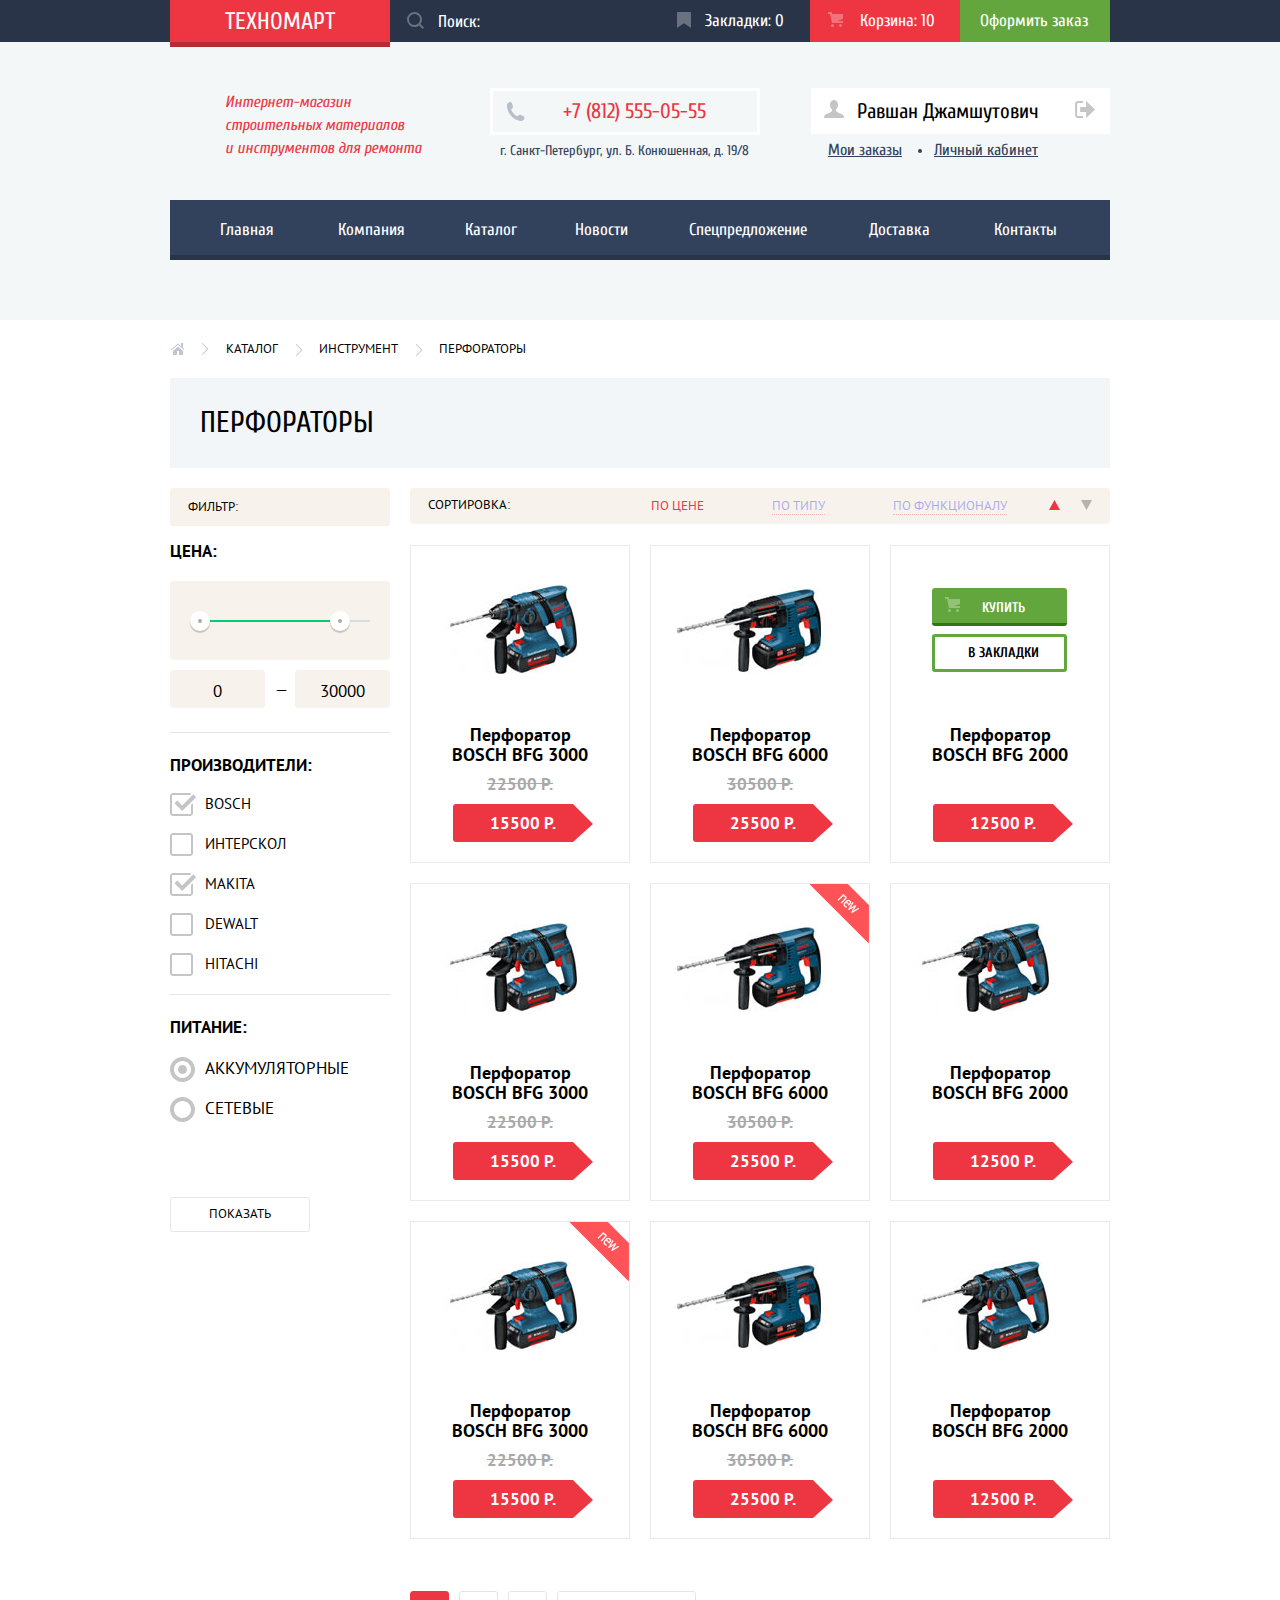
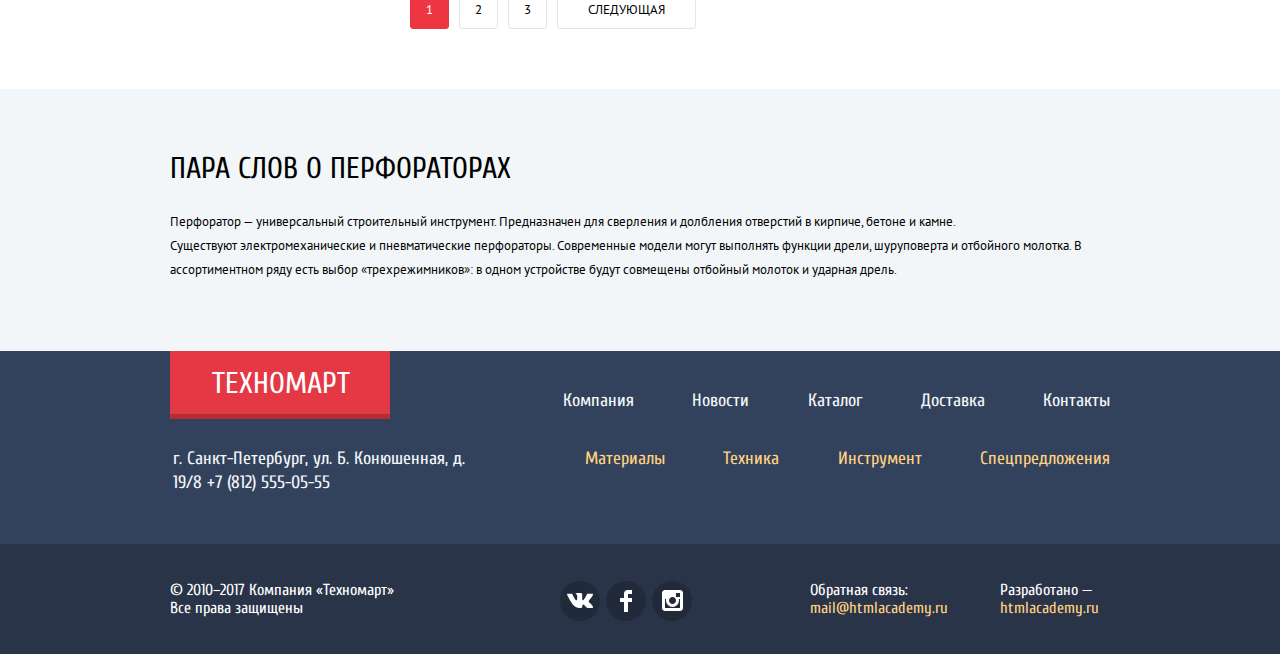
==== commit e04df839: "ааа" ====
--- a/inner.html
+++ b/inner.html
@@ -5,7 +5,7 @@
   <meta charset="utf-8">
   <title>HTML Academy: Техномарт</title>
   <link href="https://fonts.googleapis.com/css?family=Cuprum:400,400i,700%7CPT+Sans:400,700&amp;subset=cyrillic" rel="stylesheet">
-  <link href="css/normalize.css" rel="stylesheet">
+  <link href="css/normalize.min.css" rel="stylesheet">
   <link href="css/style.css" rel="stylesheet">
 </head>
 
@@ -18,10 +18,8 @@
           <form class="header-search-form" action="https://echo.htmlacademy.ru" method="get">
             <input id="search" name="search" type="search" class="header-search" placeholder="Поиск:">
           </form>
-          <a href="#" class="bookmark">
-            Закладки: 0</a>
-          <a href="basket.html" class="basket full-basket">
-            Корзина: 10</a>
+          <a href="#" class="bookmark">Закладки: 0</a>
+          <a href="basket.html" class="basket full-basket">Корзина: 10</a>
           <a href="#" class="new-order">Оформить заказ</a>
         </div>
       </div>
@@ -40,8 +38,7 @@
           <div class="user-profile">
             <a href="#" class="link-login">
               <svg width="20" height="18" viewBox="0 0 20 18">
-                <path fill="#c5c5c5" d="M17.881 14.166c-2.144-.735-4.256-1.666-5.207-2.39-.657-.501-.77-1.618-.517-2.415 1.118-.903 1.864-2.477 1.864-4.278C14.021 2.276 12.221 0 10 0S5.979 2.276 5.979 5.083c0 1.801.746 3.374 1.863 4.277.253.798.141 1.915-.517 2.416-.95.724-3.063 1.654-5.207 2.39S0 18 0 18h20s.025-3.099-2.119-3.834z"
-                />
+                <path fill="#c5c5c5" d="M17.881 14.166c-2.144-.735-4.256-1.666-5.207-2.39-.657-.501-.77-1.618-.517-2.415 1.118-.903 1.864-2.477 1.864-4.278C14.021 2.276 12.221 0 10 0S5.979 2.276 5.979 5.083c0 1.801.746 3.374 1.863 4.277.253.798.141 1.915-.517 2.416-.95.724-3.063 1.654-5.207 2.39S0 18 0 18h20s.025-3.099-2.119-3.834z" />
               </svg>
               Равшан Джамшутович
             </a>
@@ -49,8 +46,7 @@
               <svg width="21" height="17" viewBox="0 0 21 17">
                 <g fill="#c5c5c5">
                   <path fill="#c5c5c5" d="M21 8.5L12.125 0v6h-6v5h6v6z" />
-                  <path fill="#c5c5c5" d="M3.106 13.952V3.048c.018-.376.171-1.057 1.01-1.057h5.027V0H4.116C1.938 0 1.112 1.81 1.087 3.027v10.946C1.112 15.189 1.938 17 4.116 17h5.027v-1.99H4.116c-.839 0-.992-.683-1.01-1.058z"
-                  />
+                  <path fill="#c5c5c5" d="M3.106 13.952V3.048c.018-.376.171-1.057 1.01-1.057h5.027V0H4.116C1.938 0 1.112 1.81 1.087 3.027v10.946C1.112 15.189 1.938 17 4.116 17h5.027v-1.99H4.116c-.839 0-.992-.683-1.01-1.058z" />
                 </g>
               </svg>
             </a>
@@ -93,14 +89,12 @@
     </nav>
   </header>
   <main class="container-inner">
-      <div class="wrapper breadcrumbs">
-        <a class="home-page">
-          главная
-        </a>
-        <a>каталог</a>
-        <a>инструмент</a>
-        <a>перфораторы</a>
-      </div>
+    <div class="wrapper breadcrumbs">
+      <a href="#" class="home-page">главная</a>
+      <a href="#">каталог</a>
+      <a href="#">инструмент</a>
+      <a href="#">перфораторы</a>
+    </div>
     <section class="inner-catalog">
       <div class="wrapper">
         <h2>ПЕРФОРАТОРЫ</h2>
@@ -121,9 +115,11 @@
                   </div>
                 </div>
                 <div class="cost-control">
-                  <input class="cost-input" type="number" name="min-cost-range" id="min-cost-range" min="0" max="30000" placeholder="0">
+                  <input class="cost-input" type="number" name="min-cost-range" id="min-cost-range" min="0" max="30000"
+                    placeholder="0">
                   <span>—</span>
-                  <input class="cost-input" type="number" name="max-cost-range" id="max-cost-range" min="0" max="3000" placeholder="30000">
+                  <input class="cost-input" type="number" name="max-cost-range" id="max-cost-range" min="0" max="3000"
+                    placeholder="30000">
                 </div>
               </fieldset>
               <fieldset class="manufacturer-fieldset">
@@ -131,35 +127,36 @@
                 <ul class="filter-list">
                   <li>
                     <input type="checkbox" id="bosch" class="visually-hidden filter-input-checkbox" checked>
-                    <label for="bosch">BOSCH </label>
+                    <label for="bosch" tabindex="0">BOSCH </label>
                   </li>
                   <li>
                     <input type="checkbox" id="interskol" class="visually-hidden filter-input-checkbox">
-                    <label for="interskol">Интерскол </label>
-                    <li>
-                      <input type="checkbox" id="Makita" class="visually-hidden filter-input-checkbox" checked>
-                      <label for="Makita">Makita </label>
-                    </li>
-                    <li>
-                      <input type="checkbox" id="DEWALT" class=" filter-input-checkbox disabled">
-                      <label for="DEWALT">DEWALT </label>
-                    </li>
-                    <li>
-                      <input type="checkbox" id="HITACHI" class="filter-input-checkbox">
-                      <label for="HITACHI">HITACHI </label>
-                    </li>
+                    <label for="interskol" tabindex="0">Интерскол </label>
+                  <li>
+                    <input type="checkbox" id="Makita" class="visually-hidden filter-input-checkbox" checked>
+                    <label for="Makita" tabindex="0">Makita </label>
+                  </li>
+                  <li>
+                    <input type="checkbox" id="DEWALT" class=" filter-input-checkbox disabled">
+                    <label for="DEWALT" tabindex="0">DEWALT </label>
+                  </li>
+                  <li>
+                    <input type="checkbox" id="HITACHI" class="filter-input-checkbox">
+                    <label for="HITACHI" tabindex="0">HITACHI </label>
+                  </li>
                 </ul>
               </fieldset>
               <fieldset class="battery-fieldset">
                 <legend>Питание:</legend>
                 <ul class="filter-list">
                   <li>
-                    <input type="radio" id="battery-charge" name="charge" value="battery" class="filter-input-radio" checked>
-                    <label for="battery-charge">Аккумуляторные</label>
+                    <input type="radio" id="battery-charge" name="charge" value="battery" class="filter-input-radio"
+                      checked>
+                    <label for="battery-charge" tabindex="0">Аккумуляторные</label>
                   </li>
                   <li>
                     <input type="radio" id="network-charge" name="charge" value="network" class="filter-input-radio">
-                    <label for="network-charge">Сетевые </label>
+                    <label for="network-charge" tabindex="0">Сетевые </label>
                   </li>
                 </ul>
               </fieldset>
@@ -170,17 +167,17 @@
             <div class="sorting-wrap">
               <span>Сортировка:</span>
               <div class="sorting-btn-wrap">
-                <a class="sorting-button by-price-btn active">ПО ЦЕНЕ</a>
-                <a class="sorting-button by-type-btn">ПО ТИПУ</a>
-                <a class="sorting-button by-function-btn">ПО ФУНКЦИОНАЛУ</a>
+                <a href="#" class="sorting-button by-price-btn active">ПО ЦЕНЕ</a>
+                <a href="#" class="sorting-button by-type-btn">ПО ТИПУ</a>
+                <a href="#" class="sorting-button by-function-btn">ПО ФУНКЦИОНАЛУ</a>
               </div>
               <div class="arrows-wrap">
-                <a class="arrow arrow-up active-arrow">
+                <a href="#" class="arrow arrow-up active-arrow">
                   <svg width="11" height="10" viewBox="0 0 11 10">
                     <path fill="#231F20" d="M5.5 0L0 10h11z" />
                   </svg>
                 </a>
-                <a class="arrow arrow-down">
+                <a href="#" class="arrow arrow-down">
                   <svg xmlns="http://www.w3.org/2000/svg" width="11" height="10" viewBox="0 0 11 10">
                     <path fill="#231F20" d="M5.5 10L0 0h11">
                     </path>
@@ -189,7 +186,7 @@
               </div>
             </div>
             <ul class="products-list">
-              <li>
+              <li class="product" tabindex="0">
                 <div class="actions">
                   <a href="#" class="buy">
                     <svg width="15" height="15" viewBox="0 0 15 15">
@@ -206,7 +203,7 @@
                 <div class="discount">22500 Р.</div>
                 <div class="price">15500 Р.</div>
               </li>
-              <li>
+              <li class="product" tabindex="0">
                 <div class="actions">
                   <a href="#" class="buy">
                     <svg width="15" height="15" viewBox="0 0 15 15">
@@ -223,7 +220,7 @@
                 <div class="discount">30500 Р.</div>
                 <div class="price">25500 Р.</div>
               </li>
-              <li class="flag-new">
+              <li class="product" class="flag-new" tabindex="0">
                 <div class="actions actions-view">
                   <a href="#" class="buy">
                     <svg width="15" height="15" viewBox="0 0 15 15">
@@ -239,7 +236,7 @@
                 <h3 class="title">Перфоратор BOSCH BFG 2000</h3>
                 <div class="price without-discount">12500 Р.</div>
               </li>
-              <li>
+              <li class="product" tabindex="0">
                 <div class="actions">
                   <a href="#" class="buy">
                     <svg width="15" height="15" viewBox="0 0 15 15">
@@ -256,7 +253,7 @@
                 <div class="discount">22500 Р.</div>
                 <div class="price">15500 Р.</div>
               </li>
-              <li class="flag-new">
+              <li class="flag-new product tabindex="0">
                 <div class="actions">
                   <a href="#" class="buy">
                     <svg width="15" height="15" viewBox="0 0 15 15">
@@ -273,7 +270,7 @@
                 <div class="discount">30500 Р.</div>
                 <div class="price">25500 Р.</div>
               </li>
-              <li>
+              <li class="product" tabindex="0">
                 <div class="actions">
                   <a href="#" class="buy">
                     <svg width="15" height="15" viewBox="0 0 15 15">
@@ -289,7 +286,7 @@
                 <h3 class="title">Перфоратор BOSCH BFG 2000</h3>
                 <div class="price without-discount">12500 Р.</div>
               </li>
-              <li class="flag-new">
+              <li class="product flag-new" tabindex="0">
                 <div class="actions">
                   <a href="#" class="buy">
                     <svg width="15" height="15" viewBox="0 0 15 15">
@@ -306,7 +303,7 @@
                 <div class="discount">22500 Р.</div>
                 <div class="price">15500 Р.</div>
               </li>
-              <li>
+              <li class="product" tabindex="0">
                 <div class="actions">
                   <a href="#" class="buy">
                     <svg width="15" height="15" viewBox="0 0 15 15">
@@ -323,7 +320,7 @@
                 <div class="discount">30500 Р.</div>
                 <div class="price">25500 Р.</div>
               </li>
-              <li>
+              <li class="product" tabindex="0">
                 <div class="actions">
                   <a href="#" class="buy">
                     <svg width="15" height="15" viewBox="0 0 15 15">
@@ -340,20 +337,20 @@
                 <div class="price without-discount">12500 Р.</div>
               </li>
             </ul>
-              <ul class="pages-list">
-                <li class="page-number active-number">
-                  <a href="#">1</a>
-                </li>
-                <li class="page-number">
-                  <a href="#">2</a>
-                </li>
-                <li class="page-number">
-                  <a href="#">3</a>
-                </li>
-                <li class="page-next">
-                  <a href="#">СЛЕДУЮЩАЯ</a>
-                </li>
-              </ul>
+            <ul class="pages-list">
+              <li class="page-number active-number">
+                <a href="#">1</a>
+              </li>
+              <li class="page-number">
+                <a href="#">2</a>
+              </li>
+              <li class="page-number">
+                <a href="#">3</a>
+              </li>
+              <li class="page-next">
+                <a href="#">СЛЕДУЮЩАЯ</a>
+              </li>
+            </ul>
           </div>
         </div>
       </div>
@@ -361,10 +358,13 @@
     <article class="about-perforator">
       <div class="wrapper">
         <h2>ПАРА СЛОВ О ПЕРФОРАТОРАХ</h2>
-        <p>Перфоратор — универсальный строительный инструмент. Предназначен для сверления и долбления отверстий в кирпиче, бетоне
+        <p>Перфоратор — универсальный строительный инструмент. Предназначен для сверления и долбления отверстий в
+          кирпиче, бетоне
           и камне.
-          <br> Существуют электромеханические и пневматические перфораторы. Современные модели могут выполнять функции дрели,
-          шуруповерта и отбойного молотка. В ассортиментном ряду есть выбор «трехрежимников»: в одном устройстве будут совмещены
+          <br> Существуют электромеханические и пневматические перфораторы. Современные модели могут выполнять функции
+          дрели,
+          шуруповерта и отбойного молотка. В ассортиментном ряду есть выбор «трехрежимников»: в одном устройстве будут
+          совмещены
           отбойный молоток и ударная дрель.
         </p>
       </div>
@@ -375,40 +375,40 @@
       <div class="wrapper">
         <div class="footer-hat-top">
           <a class="footer-logo">техномарт</a>
-            <ul class="footer-navigation-list">
-              <li>
-                <a href="#">Компания</a>
-              </li>
-              <li>
-                <a href="#">Новости</a>
-              </li>
-              <li>
-                <a href="#">Каталог</a>
-              </li>
-              <li>
-                <a href="#">Доставка</a>
-              </li>
-              <li>
-                <a href="#">Контакты</a>
-              </li>
-            </ul>
+          <ul class="footer-navigation-list">
+            <li>
+              <a href="#">Компания</a>
+            </li>
+            <li>
+              <a href="#">Новости</a>
+            </li>
+            <li>
+              <a href="#">Каталог</a>
+            </li>
+            <li>
+              <a href="#">Доставка</a>
+            </li>
+            <li>
+              <a href="#">Контакты</a>
+            </li>
+          </ul>
         </div>
         <div class="footer-hat-bottom">
           <p>г. Санкт-Петербург, ул. Б. Конюшенная, д. 19/8 +7 (812) 555-05-55</p>
-            <ul class="catalog-list">
-              <li>
-                <a href="#">Материалы</a>
-              </li>
-              <li>
-                <a href="#">Техника</a>
-              </li>
-              <li>
-                <a href="#">Инструмент</a>
-              </li>
-              <li>
-                <a href="#">Спецпредложения</a>
-              </li>
-            </ul>
+          <ul class="catalog-list">
+            <li>
+              <a href="#">Материалы</a>
+            </li>
+            <li>
+              <a href="#">Техника</a>
+            </li>
+            <li>
+              <a href="#">Инструмент</a>
+            </li>
+            <li>
+              <a href="#">Спецпредложения</a>
+            </li>
+          </ul>
         </div>
       </div>
     </div>
@@ -422,8 +422,7 @@
             <li>
               <a class="social-button vk-btn" href="#">twitter
                 <svg xmlns="http://www.w3.org/2000/svg" width="26" height="15" viewBox="0 0 26 15">
-                  <path fill="#FFF" d="M16.138 11.51c.956-.309 2.18 2.04 3.483 2.939.978.681 1.727.534 1.727.534l3.473-.05s1.815-.112.957-1.554c-.071-.12-.503-1.069-2.585-3.022-2.177-2.043-1.882-1.712.739-5.244 1.597-2.153 2.236-3.468 2.036-4.028-.192-.539-1.365-.399-1.365-.399L20.69.713c-.381.001-.704.119-.851.515-.003.004-.621 1.666-1.445 3.079-1.741 2.989-2.436 3.148-2.724 2.961-.661-.433-.494-1.737-.494-2.664 0-2.897.432-4.105-.846-4.417-.427-.104-.739-.172-1.828-.182-1.392-.021-2.574 0-3.244.329-.445.223-.786.712-.579.74.26.035.843.16 1.155.586.401.552.389 1.789.389 1.789s.229 3.411-.54 3.834c-.528.29-1.25-.302-2.803-3.016-.793-1.388-1.392-2.922-1.392-2.922s-.116-.285-.326-.441c-.25-.185-.6-.244-.6-.244L.848.684S.29.7.085.946c-.182.218-.015.668-.015.668s2.909 6.881 6.203 10.347c3.02 3.182 6.452 2.971 6.452 2.971h1.555s.469-.054.709-.312c.224-.24.214-.691.214-.691s-.031-2.109.935-2.419z"
-                  />
+                  <path fill="#FFF" d="M16.138 11.51c.956-.309 2.18 2.04 3.483 2.939.978.681 1.727.534 1.727.534l3.473-.05s1.815-.112.957-1.554c-.071-.12-.503-1.069-2.585-3.022-2.177-2.043-1.882-1.712.739-5.244 1.597-2.153 2.236-3.468 2.036-4.028-.192-.539-1.365-.399-1.365-.399L20.69.713c-.381.001-.704.119-.851.515-.003.004-.621 1.666-1.445 3.079-1.741 2.989-2.436 3.148-2.724 2.961-.661-.433-.494-1.737-.494-2.664 0-2.897.432-4.105-.846-4.417-.427-.104-.739-.172-1.828-.182-1.392-.021-2.574 0-3.244.329-.445.223-.786.712-.579.74.26.035.843.16 1.155.586.401.552.389 1.789.389 1.789s.229 3.411-.54 3.834c-.528.29-1.25-.302-2.803-3.016-.793-1.388-1.392-2.922-1.392-2.922s-.116-.285-.326-.441c-.25-.185-.6-.244-.6-.244L.848.684S.29.7.085.946c-.182.218-.015.668-.015.668s2.909 6.881 6.203 10.347c3.02 3.182 6.452 2.971 6.452 2.971h1.555s.469-.054.709-.312c.224-.24.214-.691.214-.691s-.031-2.109.935-2.419z" />
                 </svg>
               </a>
             </li>
@@ -437,8 +436,7 @@
             <li>
               <a class="social-button instagram-btn" href="#">youtube
                 <svg xmlns="http://www.w3.org/2000/svg" width="21" height="21" viewBox="0 0 21 21">
-                  <path fill="#FFF" d="M18 0H3C1.35 0 0 1.35 0 3v15c0 1.65 1.35 3 3 3h15c1.65 0 3-1.35 3-3V3c0-1.65-1.35-3-3-3zm-7.5 7c1.93 0 3.5 1.57 3.5 3.5S12.43 14 10.5 14 7 12.43 7 10.5 8.57 7 10.5 7zM18 18H3V9h1.181A6.504 6.504 0 0 0 4 10.5a6.5 6.5 0 1 0 13 0 6.45 6.45 0 0 0-.181-1.5H18v9zm0-11h-4V3h4v4z"
-                  />
+                  <path fill="#FFF" d="M18 0H3C1.35 0 0 1.35 0 3v15c0 1.65 1.35 3 3 3h15c1.65 0 3-1.35 3-3V3c0-1.65-1.35-3-3-3zm-7.5 7c1.93 0 3.5 1.57 3.5 3.5S12.43 14 10.5 14 7 12.43 7 10.5 8.57 7 10.5 7zM18 18H3V9h1.181A6.504 6.504 0 0 0 4 10.5a6.5 6.5 0 1 0 13 0 6.45 6.45 0 0 0-.181-1.5H18v9zm0-11h-4V3h4v4z" />
                 </svg>
               </a>
             </li>
@@ -457,13 +455,12 @@
   </footer>
 
   <section class="inner-popup">
-    <button class="inner-up-close" type="button"></button>
+    <button class="inner-up-close slider-btn" type="button">закрыть окно</button>
     <div class="pop-up-wrap">
       <div class="item-in-basket">
         <svg width="66" height="66" viewBox="0 0 66 66">
           <circle fill="#63A63E" cx="33" cy="33" r="33" />
-          <path fill="#FFF" d="M49.641 21.066a1.003 1.003 0 0 0-1.414 0L29.788 39.504a1.003 1.003 0 0 1-1.414 0l-8.14-8.139a1.003 1.003 0 0 0-1.414 0L15.285 34.9a1.003 1.003 0 0 0 0 1.414l13.089 13.09a1.003 1.003 0 0 0 1.414 0l3.536-3.536 1.414-1.414 18.438-18.438a1.003 1.003 0 0 0 0-1.414l-3.535-3.536z"
-          />
+          <path fill="#FFF" d="M49.641 21.066a1.003 1.003 0 0 0-1.414 0L29.788 39.504a1.003 1.003 0 0 1-1.414 0l-8.14-8.139a1.003 1.003 0 0 0-1.414 0L15.285 34.9a1.003 1.003 0 0 0 0 1.414l13.089 13.09a1.003 1.003 0 0 0 1.414 0l3.536-3.536 1.414-1.414 18.438-18.438a1.003 1.003 0 0 0 0-1.414l-3.535-3.536z" />
         </svg>
         <h2>Товар добавлен в корзину!</h2>
       </div>
@@ -473,7 +470,6 @@
       </div>
     </div>
   </section>
-  <script src="js/script.js"></script>
 </body>
 
 </html>
--- a/css/style.css
+++ b/css/style.css
@@ -6,7 +6,7 @@
   min-width: 960px;
   background-color: #ffffff;
   font-size: 17px;
-  font-family: 'Cuprum', 'Arial', sans-serif;
+  font-family: "Cuprum", "Arial", sans-serif;
   line-height: 18px;
 }
 
@@ -19,7 +19,7 @@
 .pages-list,
 .breadcrumbs a,
 .about-perforator p {
-  font-family: 'PT sans', 'Arial', sans-serif;
+  font-family: "PT sans", "Arial", sans-serif;
 }
 
 a {
@@ -39,6 +39,8 @@
 }
 
 .header-hat .wrapper {
+  display: -webkit-box;
+  display: -ms-flexbox;
   display: flex;
   margin: 0 auto;
   padding: 0 10px;
@@ -48,6 +50,7 @@
 .header-hat .header-logo {
   position: absolute;
   left: 0;
+  -webkit-box-sizing: border-box;
   box-sizing: border-box;
   margin: 0;
   padding: 10px 40px 8px 55px;
@@ -60,7 +63,8 @@
   line-height: 24px;
 }
 
-.header-hat .header-logo:hover {
+.header-hat .header-logo:hover,
+.header-hat .header-logo:focus {
   background-color: #ca2c37;
   opacity: 1;
 }
@@ -72,6 +76,7 @@
 }
 
 .header-hat input[type="search"] {
+  -webkit-box-sizing: border-box;
   box-sizing: border-box;
   margin: 0;
   padding: 0;
@@ -128,7 +133,10 @@
 
 .header-search-form:hover::before,
 .basket:hover::before,
-.bookmark:hover::before {
+.bookmark:hover::before,
+.header-search-form:focus::before,
+.basket:focus::before,
+.bookmark:focus::before {
   opacity: 1;
 }
 
@@ -148,8 +156,13 @@
 
 .header-hat-wrap {
   position: relative;
+  display: -webkit-box;
+  display: -ms-flexbox;
   display: flex;
+  -ms-flex-wrap: wrap;
   flex-wrap: wrap;
+  -webkit-box-pack: end;
+  -ms-flex-pack: end;
   justify-content: flex-end;
   margin: 0;
   padding: 0;
@@ -192,11 +205,13 @@
   background-color: #63a63e;
 }
 
-.header-hat-wrap a:hover {
+.header-hat-wrap a:hover,
+.header-hat-wrap a:focus {
   background-color: #212a3a;
 }
 
-.header-hat-wrap .new-order:hover {
+.header-hat-wrap .new-order:hover,
+.header-hat-wrap .new-order:focus {
   background-color: #5fbb2d;
 }
 
@@ -210,7 +225,8 @@
   opacity: 1;
 }
 
-.full-basket a:hover {
+.full-basket a:hover,
+.full-basket a:focus {
   background-color: #ee3643;
   opacity: 1;
 }
@@ -232,12 +248,16 @@
 }
 
 .header-middle .wrapper {
+  display: -webkit-box;
+  display: -ms-flexbox;
   display: flex;
   margin: 0 auto;
   margin-bottom: 37px;
   padding-top: 46px;
   padding-bottom: 0;
   width: 940px;
+  -webkit-box-align: start;
+  -ms-flex-align: start;
   align-items: flex-start;
 }
 
@@ -259,6 +279,7 @@
 }
 
 .contacts-phone {
+  -webkit-box-sizing: border-box;
   box-sizing: border-box;
   margin: 0;
   padding-top: 10px;
@@ -276,6 +297,7 @@
 }
 
 .contacts-adress {
+  -webkit-box-sizing: border-box;
   box-sizing: border-box;
   margin: 0;
   padding-top: 4px;
@@ -288,15 +310,22 @@
 }
 
 .user-menu {
+  display: -webkit-box;
+  display: -ms-flexbox;
   display: flex;
   margin: 0;
-  margin-left: 69px;
-  padding: 0;
+  margin-left: auto;
+  padding: 0;
+  width: 300px;
   list-style: none;
 }
 
 .user-menu li {
   background-color: #ffffff;
+}
+
+.user-menu li:first-child {
+  width: 140px;
 }
 
 .user-menu .login {
@@ -309,33 +338,34 @@
   display: block;
   padding-top: 12px;
   padding-bottom: 12px;
-  width: 100%;
   color: #000000;
   font-size: 21px;
   line-height: 21px;
 }
 
-.registration a {
+.registration {
   padding-right: 25px;
   padding-left: 25px;
 }
 
-.user-menu .registration {
-  margin: 0;
-  margin-left: 10px;
+.user-menu li:nth-child(2) {
+  margin: 0;
+  margin-left: auto;
   width: 150px;
 }
 
 .user-menu svg {
-  margin-right: 10px;
+  margin-right: 28px;
   opacity: 0.3;
 }
 
-.user-menu a:hover {
+.user-menu a:hover,
+.user-menu a:focus {
   color: #ee3643;
 }
 
-.login:hover>svg {
+.login:hover>svg,
+.login:focus>svg {
   opacity: 1;
 }
 
@@ -373,7 +403,9 @@
 }
 
 .link-login:hover path,
-.link-logout:hover path {
+.link-logout:hover path,
+.link-login:focus path,
+.link-logout:focus path {
   fill: #32425c;
 }
 
@@ -392,6 +424,8 @@
 }
 
 .user-links {
+  display: -webkit-box;
+  display: -ms-flexbox;
   display: flex;
   margin: 0;
   padding: 0;
@@ -406,7 +440,8 @@
   font-size: 16px;
 }
 
-.user-links a:hover {
+.user-links a:hover,
+.user-links a:focus {
   color: #ee3643;
 }
 
@@ -418,13 +453,13 @@
 .user-links li:first-child::after {
   content: "";
   display: inline-block;
+  vertical-align: middle;
   margin-right: 12px;
   margin-left: 12px;
   width: 4px;
   height: 4px;
   border-radius: 2px;
   background-color: #32425c;
-  vertical-align: middle;
   text-align: center;
 }
 
@@ -437,13 +472,18 @@
 }
 
 .site-navigation {
+  display: -webkit-box;
+  display: -ms-flexbox;
   display: flex;
   margin: 0;
   padding: 0;
   border-bottom: 5px solid #293449;
   background-color: #32425c;
   list-style: none;
+  -ms-flex-wrap: wrap;
   flex-wrap: wrap;
+  -webkit-box-align: center;
+  -ms-flex-align: center;
   align-items: center;
 }
 
@@ -463,12 +503,14 @@
   line-height: 17px;
 }
 
-.site-navigation a:hover {
+.site-navigation a:hover,
+.site-navigation a:focus {
   background-color: #293449;
 }
 
 .site-navigation a:active {
   background-color: #1d2739;
+  -webkit-box-shadow: 0 5px 0 0 #1d2739;
   box-shadow: 0 5px 0 0 #1d2739;
 }
 
@@ -545,6 +587,8 @@
 }
 
 .offers-list {
+  display: -webkit-box;
+  display: -ms-flexbox;
   display: flex;
   margin: 0;
   margin-bottom: 20px;
@@ -555,6 +599,7 @@
 .offers-list li,
 .features-list li {
   position: relative;
+  -webkit-box-sizing: border-box;
   box-sizing: border-box;
   margin: 0;
   margin-left: 20px;
@@ -569,21 +614,21 @@
 .offers-list li:first-child {
   margin-left: 0;
   background-color: #ffbf47;
-  background-image: url('../img/icon-1.svg');
+  background-image: url("../img/icon-1.svg");
   background-position: 213px 50%;
   background-repeat: no-repeat;
 }
 
 .offers-list li:nth-child(2) {
   background-color: #3bbce3;
-  background-image: url('../img/icon-2.svg');
+  background-image: url("../img/icon-2.svg");
   background-position: 197px 50%;
   background-repeat: no-repeat;
 }
 
 .offers-list li:nth-child(3) {
   background-color: #dc91d8;
-  background-image: url('../img/icon-3.svg');
+  background-image: url("../img/icon-3.svg");
   background-position: 191px 50%;
   background-repeat: no-repeat;
 }
@@ -591,14 +636,14 @@
 .features-list li:first-child {
   margin-bottom: 20px;
   background-color: #8ed78f;
-  background-image: url('../img/icon-4.svg');
+  background-image: url("../img/icon-4.svg");
   background-position: 196px 50%;
   background-repeat: no-repeat;
 }
 
 .features-list li:nth-child(2) {
   background-color: #ffc047;
-  background-image: url('../img/icon-5.svg');
+  background-image: url("../img/icon-5.svg");
   background-position: 191px 50%;
   background-repeat: no-repeat;
 }
@@ -616,13 +661,14 @@
   overflow: hidden;
   width: 60px;
   height: 60px;
-  background: url('../img/new.png') no-repeat 0 0;
+  background: url("../img/new.png") no-repeat 0 0;
   text-indent: -1000px;
 }
 
 .offers-list a,
 .features-list a {
   display: block;
+  -webkit-box-sizing: border-box;
   box-sizing: border-box;
   padding: 10px 25px;
   padding-right: 15px;
@@ -635,7 +681,9 @@
 }
 
 .offers-list a:hover,
-.features-list a:hover {
+.features-list a:hover,
+.offers-list a:focus,
+.features-list a:focus {
   background-color: rgba(0, 0, 0, 0.2);
 }
 
@@ -653,7 +701,10 @@
   overflow: hidden;
   margin: 0;
   padding: 0;
+  height: 266px;
   background-color: #5c666d;
+  -webkit-box-flex: 1;
+  -ms-flex-positive: 1;
   flex-grow: 1;
 }
 
@@ -673,6 +724,8 @@
   height: 10px;
   font-size: 0;
   line-height: 0;
+  -webkit-transform: translate(-50%);
+  -ms-transform: translate(-50%);
   transform: translate(-50%);
 }
 
@@ -697,7 +750,7 @@
 .slider-arrow {
   position: absolute;
   top: 114px;
-  z-index: 500;
+  z-index: 5;
   width: 22px;
   height: 40px;
   border: none;
@@ -724,7 +777,7 @@
   width: 620px;
   height: 100%;
   background-color: #6b635f;
-  background-image: url('../img/slider2.jpg');
+  background-image: url("../img/slider2.jpg");
   background-repeat: no-repeat;
 }
 
@@ -735,8 +788,13 @@
   width: 620px;
   height: 100%;
   background-color: #6b635f;
-  background-image: url('../img/slider1.jpg');
+  background-image: url("../img/slider1.jpg");
   background-repeat: no-repeat;
+}
+
+.slider-btn {
+  font-size: 0;
+  cursor: pointer;
 }
 
 .active-slider {
@@ -748,6 +806,8 @@
 }
 
 .main-container .features-wrap {
+  display: -webkit-box;
+  display: -ms-flexbox;
   display: flex;
   margin-bottom: 53px;
 }
@@ -788,6 +848,7 @@
   bottom: 22px;
   left: 25px;
   display: block;
+  -webkit-box-sizing: border-box;
   box-sizing: border-box;
   padding-top: 10px;
   padding-right: 45px;
@@ -802,7 +863,9 @@
 }
 
 .link-btn:hover,
-.send-wrap .link-btn:hover {
+.send-wrap .link-btn:hover,
+.link-btn:focus,
+.send-wrap .link-btn:focus {
   background-color: #ca2c37;
 }
 
@@ -812,11 +875,15 @@
 }
 
 .popular-wrap {
+  display: -webkit-box;
+  display: -ms-flexbox;
   display: flex;
   margin: 0;
   margin-bottom: 21px;
   padding: 25px;
   background-color: #f9f5f0;
+  -webkit-box-align: center;
+  -ms-flex-align: center;
   align-items: center;
 }
 
@@ -829,9 +896,14 @@
   line-height: 30px;
 }
 
+.popular-items .popular-wrap {
+  padding-left: 28px;
+}
+
 .all-items-btn,
 .all-maker-btn {
   display: block;
+  -webkit-box-sizing: border-box;
   box-sizing: border-box;
   margin-left: auto;
   padding: 10px 55px;
@@ -852,8 +924,10 @@
 
 .items-list,
 .products-list {
+  display: -webkit-box;
+  display: -ms-flexbox;
   display: flex;
-  justify-content: space-between;
+  -ms-flex-wrap: wrap;
   flex-wrap: wrap;
   margin: 0;
   padding: 0;
@@ -868,14 +942,26 @@
 .products-list li {
   position: relative;
   margin-bottom: 20px;
+  margin-right: 20px;
   width: 218px;
   border: 1px solid #eaeaea;
   text-align: center;
   font-weight: bold;
 }
 
+.items-list li:nth-child(4n) {
+  margin-right: 0;
+}
+
+.products-list li:nth-child(3n) {
+  margin-right: 0;
+}
+
 .items-list li:hover,
-.products-list li:hover {
+.products-list li:hover,
+.items-list li:focus,
+.products-list li:focus {
+  -webkit-box-shadow: 0 0 25px 5px #cccfd4;
   box-shadow: 0 0 25px 5px #cccfd4;
 }
 
@@ -890,7 +976,10 @@
   opacity: 0;
 }
 
-.actions:hover {
+.item:hover .actions,
+.product:hover .actions,
+.item:focus .actions,
+.product li:focus .actions {
   opacity: 1;
 }
 
@@ -913,15 +1002,18 @@
   color: #ffffff;
   text-transform: uppercase;
   font-size: 14px;
-  font-family: 'Cuprum', 'Arial', sans-serif;
-}
-
-.actions .buy:hover {
+  font-family: "Cuprum", "Arial", sans-serif;
+}
+
+.actions .buy:hover,
+.actions .buy:focus {
   background-color: #5fbb2d;
-}
-
-.actions .buy:hover>svg,
-.actions .buy:active>svg {
+  opacity: 1;
+}
+
+.buy:hover>svg,
+.buy:active>svg,
+.buy:focus>svg {
   opacity: 1;
 }
 
@@ -944,12 +1036,20 @@
   color: #000000;
   text-transform: uppercase;
   font-size: 14px;
-  font-family: 'Cuprum', 'Arial', sans-serif;
-}
-
-.actions .to-bookmark:hover {
+  font-family: "Cuprum", "Arial", sans-serif;
+}
+
+.actions .to-bookmark:hover,
+.actions .to-bookmark:focus {
   border-color: #32425c;
   color: #32425c;
+  opacity: 1;
+}
+
+.actions:focus .to-bookmark:focus {
+  border-color: #32425c;
+  color: #32425c;
+  opacity: 1;
 }
 
 .actions .to-bookmark:active {
@@ -1020,8 +1120,13 @@
 }
 
 .manufacturers-list {
+  display: -webkit-box;
+  display: -ms-flexbox;
   display: flex;
+  -ms-flex-wrap: wrap;
   flex-wrap: wrap;
+  -webkit-box-pack: justify;
+  -ms-flex-pack: justify;
   justify-content: space-between;
   margin: 0;
   padding: 0;
@@ -1030,9 +1135,15 @@
 }
 
 .manufacturers-list a {
+  display: -webkit-box;
+  display: -ms-flexbox;
   display: flex;
+  -webkit-box-align: center;
+  -ms-flex-align: center;
   align-items: center;
+  -ms-flex-pack: distribute;
   justify-content: space-around;
+  -webkit-box-sizing: border-box;
   box-sizing: border-box;
   margin-bottom: 20px;
   width: 220px;
@@ -1042,13 +1153,16 @@
   font-weight: bold;
 }
 
-.manufacturers-list a:hover {
+.manufacturers-list a:hover,
+.manufacturers-list a:focus {
   border: none;
+  -webkit-box-shadow: 0 0 25px 5px #cccfd4;
   box-shadow: 0 0 25px 5px #cccfd4;
 }
 
 .manufacturers-list a:active {
   border: none;
+  -webkit-box-shadow: 0 0 5px 5px #cccfd4;
   box-shadow: 0 0 5px 5px #cccfd4;
   opacity: 0.3;
 }
@@ -1090,6 +1204,7 @@
 
 .services-list {
   position: relative;
+  -webkit-box-sizing: border-box;
   box-sizing: border-box;
   margin: 0;
   margin-right: 80px;
@@ -1141,12 +1256,16 @@
   border: 0;
 }
 
-.services-list button:hover {
+.services-list button:hover,
+.services-list button:focus {
   background-color: #293449
 }
 
 .services-container {
+  display: -webkit-box;
+  display: -ms-flexbox;
   display: flex;
+  -ms-flex-wrap: nowrap;
   flex-wrap: nowrap;
 }
 
@@ -1224,8 +1343,11 @@
 
 .index-columns .wrapper {
   position: relative;
+  display: -webkit-box;
+  display: -ms-flexbox;
   display: flex;
   padding-bottom: 86px;
+  -ms-flex-wrap: wrap;
   flex-wrap: wrap;
 }
 
@@ -1284,6 +1406,7 @@
 
 .write-us {
   display: block;
+  -webkit-box-sizing: border-box;
   box-sizing: border-box;
   padding: 10px 65px;
   padding-right: 50px;
@@ -1338,6 +1461,7 @@
 .footer-hat .footer-logo {
   position: relative;
   display: block;
+  -webkit-box-sizing: border-box;
   box-sizing: border-box;
   margin: 0;
   padding: 18px 40px 15px 42px;
@@ -1398,8 +1522,13 @@
 }
 
 .footer-hat ul {
+  display: -webkit-box;
+  display: -ms-flexbox;
   display: flex;
+  -ms-flex-wrap: wrap;
   flex-wrap: wrap;
+  -webkit-box-pack: justify;
+  -ms-flex-pack: justify;
   justify-content: space-between;
   margin: 0;
   margin-left: auto;
@@ -1414,7 +1543,10 @@
 
 .footer-navigation-list a:hover,
 .catalog-list a:hover,
-.communications a:hover {
+.communications a:hover,
+.footer-navigation-list a:focus,
+.catalog-list a:focus,
+.communications a:focus {
   text-decoration: underline;
 }
 
@@ -1430,16 +1562,28 @@
 }
 
 .footer-hat-top {
+  display: -webkit-box;
+  display: -ms-flexbox;
   display: flex;
+  -ms-flex-wrap: wrap;
   flex-wrap: wrap;
+  -webkit-box-pack: justify;
+  -ms-flex-pack: justify;
   justify-content: space-between;
   margin-bottom: 33px;
 }
 
 .footer-hat-bottom {
+  display: -webkit-box;
+  display: -ms-flexbox;
   display: flex;
+  -ms-flex-wrap: wrap;
   flex-wrap: wrap;
+  -webkit-box-pack: justify;
+  -ms-flex-pack: justify;
   justify-content: space-between;
+  -webkit-box-align: start;
+  -ms-flex-align: start;
   align-items: flex-start;
 }
 
@@ -1453,16 +1597,21 @@
   width: 530px;
 }
 
-.footer-foot,
 .footer-foot {
   background-color: #293449;
 }
 
-.footer-foot .wrapper,
 .footer-foot .wrapper {
+  display: -webkit-box;
+  display: -ms-flexbox;
   display: flex;
+  -ms-flex-wrap: wrap;
   flex-wrap: wrap;
+  -webkit-box-pack: justify;
+  -ms-flex-pack: justify;
   justify-content: space-between;
+  -webkit-box-align: start;
+  -ms-flex-align: start;
   align-items: flex-start;
   padding-top: 37px;
   padding-bottom: 30px;
@@ -1476,6 +1625,8 @@
 }
 
 .footer-foot ul {
+  display: -webkit-box;
+  display: -ms-flexbox;
   display: flex;
   margin: 0;
   padding: 0;
@@ -1483,7 +1634,11 @@
 }
 
 .communications {
+  display: -webkit-box;
+  display: -ms-flexbox;
   display: flex;
+  -webkit-box-pack: justify;
+  -ms-flex-pack: justify;
   justify-content: space-between;
   margin-left: auto;
 }
@@ -1574,8 +1729,11 @@
   width: 620px;
   border-top: 7px solid #ff5358;
   background-color: #ffffff;
+  -webkit-box-shadow: 0 0 7px 3px rgba(0, 0, 0, 0.35);
   box-shadow: 0 0 7px 3px rgba(0, 0, 0, 0.35);
   opacity: 1;
+  -webkit-transform: translateX(-50%) translateY(-50%);
+  -ms-transform: translateX(-50%) translateY(-50%);
   transform: translateX(-50%) translateY(-50%);
 }
 
@@ -1588,7 +1746,8 @@
 
 .pop-up label {
   display: block;
-  padding-bottom: 9px font-size: 18px;
+  padding-bottom: 9px;
+  font-size: 18px;
   line-height: 18px;
 }
 
@@ -1650,15 +1809,21 @@
 
 .pop-up-close::before,
 .inner-up-close::before {
+  -webkit-transform: rotate(45deg);
+  -ms-transform: rotate(45deg);
   transform: rotate(45deg);
 }
 
 .pop-up-close::after,
 .inner-up-close::after {
+  -webkit-transform: rotate(-45deg);
+  -ms-transform: rotate(-45deg);
   transform: rotate(-45deg);
 }
 
 .fieldset-wrap {
+  display: -webkit-box;
+  display: -ms-flexbox;
   display: flex;
 }
 
@@ -1673,6 +1838,7 @@
 }
 
 .send-wrap .send-btn {
+  -webkit-box-sizing: content-box;
   box-sizing: content-box;
   margin: 0 80px;
   padding: 11px 200px;
@@ -1694,7 +1860,10 @@
   display: none;
   width: 940px;
   height: 446px;
+  -webkit-box-shadow: 0 0 7px 3px rgba(0, 0, 0, 0.35);
   box-shadow: 0 0 7px 3px rgba(0, 0, 0, 0.35);
+  -webkit-transform: translateX(-50%) translateY(-50%);
+  -ms-transform: translateX(-50%) translateY(-50%);
   transform: translateX(-50%) translateY(-50%);
 }
 
@@ -1731,10 +1900,14 @@
 }
 
 .map-up-close::before {
+  -webkit-transform: rotate(45deg);
+  -ms-transform: rotate(45deg);
   transform: rotate(45deg);
 }
 
 .map-up-close::after {
+  -webkit-transform: rotate(-45deg);
+  -ms-transform: rotate(-45deg);
   transform: rotate(-45deg);
 }
 
@@ -1749,9 +1922,10 @@
 .breadcrumbs a {
   position: relative;
   display: inline-block;
+  vertical-align: middle;
   margin: 0;
   margin-right: 37px;
-  vertical-align: middle;
+  color: #000000;
   text-transform: uppercase;
   font-size: 13px;
 }
@@ -1786,6 +1960,7 @@
 }
 
 .inner-catalog h2 {
+  -webkit-box-sizing: border-box;
   box-sizing: border-box;
   margin: 0;
   margin-bottom: 20px;
@@ -1801,8 +1976,13 @@
 }
 
 .catalog-container {
+  display: -webkit-box;
+  display: -ms-flexbox;
   display: flex;
+  -webkit-box-pack: justify;
+  -ms-flex-pack: justify;
   justify-content: space-between;
+  -ms-flex-wrap: wrap;
   flex-wrap: wrap;
 }
 
@@ -1849,6 +2029,7 @@
 
 .cost-control input[type="number"] {
   display: inline-block;
+  vertical-align: middle;
   padding: 10px;
   padding-top: 12px;
   padding-bottom: 8px;
@@ -1857,13 +2038,12 @@
   border-radius: 3px;
   background-color: #f7f3ec;
   color: #000000;
-  vertical-align: middle;
   text-align: center;
   font-size: 17px;
   line-height: 18px;
 }
 
-.cost-control input[type='number'] {
+.cost-control input[type="number"] {
   -moz-appearance: textfield;
 }
 
@@ -1875,11 +2055,11 @@
 .cost-control span {
   content: "—";
   display: inline-block;
+  vertical-align: middle;
   margin-right: 10px;
   margin-left: 10px;
   width: 10px;
   color: #000000;
-  vertical-align: middle;
   font-size: 16px;
   line-height: 18px;
 }
@@ -1988,7 +2168,7 @@
   display: none;
 }
 
-.filter-wrap input[type="checkbox"]+label {
+input[type="checkbox"]+label {
   display: block;
   margin: 0;
   padding-top: 2px;
@@ -2002,7 +2182,7 @@
   cursor: pointer;
 }
 
-.filter-wrap input[type="radio"]+label {
+input[type="radio"]+label {
   display: block;
   margin: 0;
   padding-top: 2px;
@@ -2014,19 +2194,21 @@
   cursor: pointer;
 }
 
-.filter-wrap input[type="checkbox"]:checked+label {
+input[type="checkbox"]:checked+label {
   background: url("../img/checkbox-on.svg");
   background-position: 0 50%;
   background-repeat: no-repeat;
 }
 
-input[type="checkbox"]:hover+label {
+input[type="checkbox"]:hover+label,
+input[type="checkbox"]:focus+label {
   background: url("../img/checkbox-off-hover.svg");
   background-position: 0 50%;
   background-repeat: no-repeat;
 }
 
-input[type="checkbox"]:checked:hover+label {
+input[type="checkbox"]:checked:hover+label,
+input[type="checkbox"]:checked:focus+label {
   background: url("../img/checkbox-on-hover.svg");
   background-position: 0 50%;
   background-repeat: no-repeat;
@@ -2042,13 +2224,15 @@
   background-repeat: no-repeat;
 }
 
-input[type="radio"]:hover+label {
+input[type="radio"]:hover+label,
+input[type="radio"]:focus+label {
   background: url("../img/radio-off-hover.svg");
   background-position: 0 50%;
   background-repeat: no-repeat;
 }
 
-input[type="radio"]:checked:hover+label {
+input[type="radio"]:checked:hover+label,
+input[type="radio"]:checked:focus+label {
   background: url("../img/radio-on-hover.svg");
   background-position: 0 50%;
   background-repeat: no-repeat;
@@ -2122,7 +2306,8 @@
   opacity: 1;
 }
 
-.sorting-button:hover {
+.sorting-button:hover,
+.sorting-button:focus {
   border-bottom: 1px solid #ee3643;
   color: #000000;
   opacity: 1;
@@ -2141,7 +2326,8 @@
   fill: #ee3643;
 }
 
-.arrow:hover path {
+.arrow:hover path,
+.arrow:focus path {
   opacity: 1;
   fill: #000000;
 }
@@ -2165,11 +2351,11 @@
 
 .pages-list a {
   display: inline-block;
+  vertical-align: middle;
   padding: 9px 15px;
   border: 1px solid #e5e5e5;
   border-radius: 3px;
   color: #000000;
-  vertical-align: middle;
 }
 
 .pages-list .page-number {
@@ -2195,7 +2381,8 @@
 
 .active-number a,
 .active-number a:hover,
-.active-number a:active {
+.active-number a:active,
+.active-number a:focus {
   border-color: #ee3643;
   background-color: #ee3643;
   color: #ffffff;
@@ -2235,15 +2422,22 @@
   width: 620px;
   border-top: 7px solid #ff5358;
   background-color: #ffffff;
+  -webkit-box-shadow: 0 0 7px 3px rgba(0, 0, 0, 0.35);
   box-shadow: 0 0 7px 3px rgba(0, 0, 0, 0.35);
   opacity: 1;
+  -webkit-transform: translateX(-50%) translateY(-50%);
+  -ms-transform: translateX(-50%) translateY(-50%);
   transform: translateX(-50%) translateY(-50%);
 }
 
 .item-in-basket {
+  display: -webkit-box;
+  display: -ms-flexbox;
   display: flex;
   padding-bottom: 49px;
   padding-left: 80px;
+  -webkit-box-align: center;
+  -ms-flex-align: center;
   align-items: center;
 }
 
@@ -2264,6 +2458,7 @@
 .place-order-btn,
 .continue-shopping-btn {
   display: inline-block;
+  vertical-align: middle;
   padding-top: 10px;
   padding-bottom: 10px;
   border-radius: 3px;
@@ -2286,6 +2481,21 @@
   background-color: #ffffff;
 }
 
+.header-search::-webkit-input-placeholder {
+  color: white;
+  opacity: 1;
+}
+
+.header-search:-ms-input-placeholder {
+  color: white;
+  opacity: 1;
+}
+
+.header-search::-ms-input-placeholder {
+  color: white;
+  opacity: 1;
+}
+
 .header-search::placeholder {
   color: white;
   opacity: 1;
@@ -2308,6 +2518,21 @@
   height: 0;
 }
 
+.cost-control input[type="number"]::-webkit-input-placeholder {
+  color: #000000;
+  opacity: 1;
+}
+
+.cost-control input[type="number"]:-ms-input-placeholder {
+  color: #000000;
+  opacity: 1;
+}
+
+.cost-control input[type="number"]::-ms-input-placeholder {
+  color: #000000;
+  opacity: 1;
+}
+
 .cost-control input[type="number"]::placeholder {
   color: #000000;
   opacity: 1;
@@ -2315,35 +2540,64 @@
 
 .pop-up-show {
   display: block;
+  -webkit-animation: bounce 0.6s;
   animation: bounce 0.6s;
 }
 
 .pop-up-error {
+  -webkit-animation: shake 0.6s;
   animation: shake 0.6s;
+}
+
+@-webkit-keyframes bounce {
+  0% {
+    -webkit-transform: translateX(-50%) translateY(-30%);
+    transform: translateX(-50%) translateY(-30%);
+  }
+
+  70% {
+    -webkit-transform: translateX(-50%) translateY(-70%);
+    transform: translateX(-50%) translateY(-70%);
+  }
+
+  90% {
+    -webkit-transform: translateX(-50%) translateY(-40%);
+    transform: translateX(-50%) translateY(-40%);
+  }
+
+  100% {
+    -webkit-transform: translateX(-50%) translateY(-60%);
+    transform: translateX(-50%) translateY(-60%);
+  }
 }
 
 @keyframes bounce {
   0% {
+    -webkit-transform: translateX(-50%) translateY(-30%);
     transform: translateX(-50%) translateY(-30%);
   }
 
   70% {
+    -webkit-transform: translateX(-50%) translateY(-70%);
     transform: translateX(-50%) translateY(-70%);
   }
 
   90% {
+    -webkit-transform: translateX(-50%) translateY(-40%);
     transform: translateX(-50%) translateY(-40%);
   }
 
   100% {
+    -webkit-transform: translateX(-50%) translateY(-60%);
     transform: translateX(-50%) translateY(-60%);
   }
 }
 
-@keyframes shake {
+@-webkit-keyframes shake {
 
   0%,
   100% {
+    -webkit-transform: translateX(-50%) translateY(-50%);
     transform: translateX(-50%) translateY(-50%);
   }
 
@@ -2352,6 +2606,7 @@
   50%,
   70%,
   90% {
+    -webkit-transform: translateX(-52%) translateY(-50%);
     transform: translateX(-52%) translateY(-50%);
   }
 
@@ -2359,6 +2614,33 @@
   40%,
   60%,
   80% {
+    -webkit-transform: translateX(-48%) translateY(-50%);
     transform: translateX(-48%) translateY(-50%);
   }
 }
+
+@keyframes shake {
+
+  0%,
+  100% {
+    -webkit-transform: translateX(-50%) translateY(-50%);
+    transform: translateX(-50%) translateY(-50%);
+  }
+
+  10%,
+  30%,
+  50%,
+  70%,
+  90% {
+    -webkit-transform: translateX(-52%) translateY(-50%);
+    transform: translateX(-52%) translateY(-50%);
+  }
+
+  20%,
+  40%,
+  60%,
+  80% {
+    -webkit-transform: translateX(-48%) translateY(-50%);
+    transform: translateX(-48%) translateY(-50%);
+  }
+}
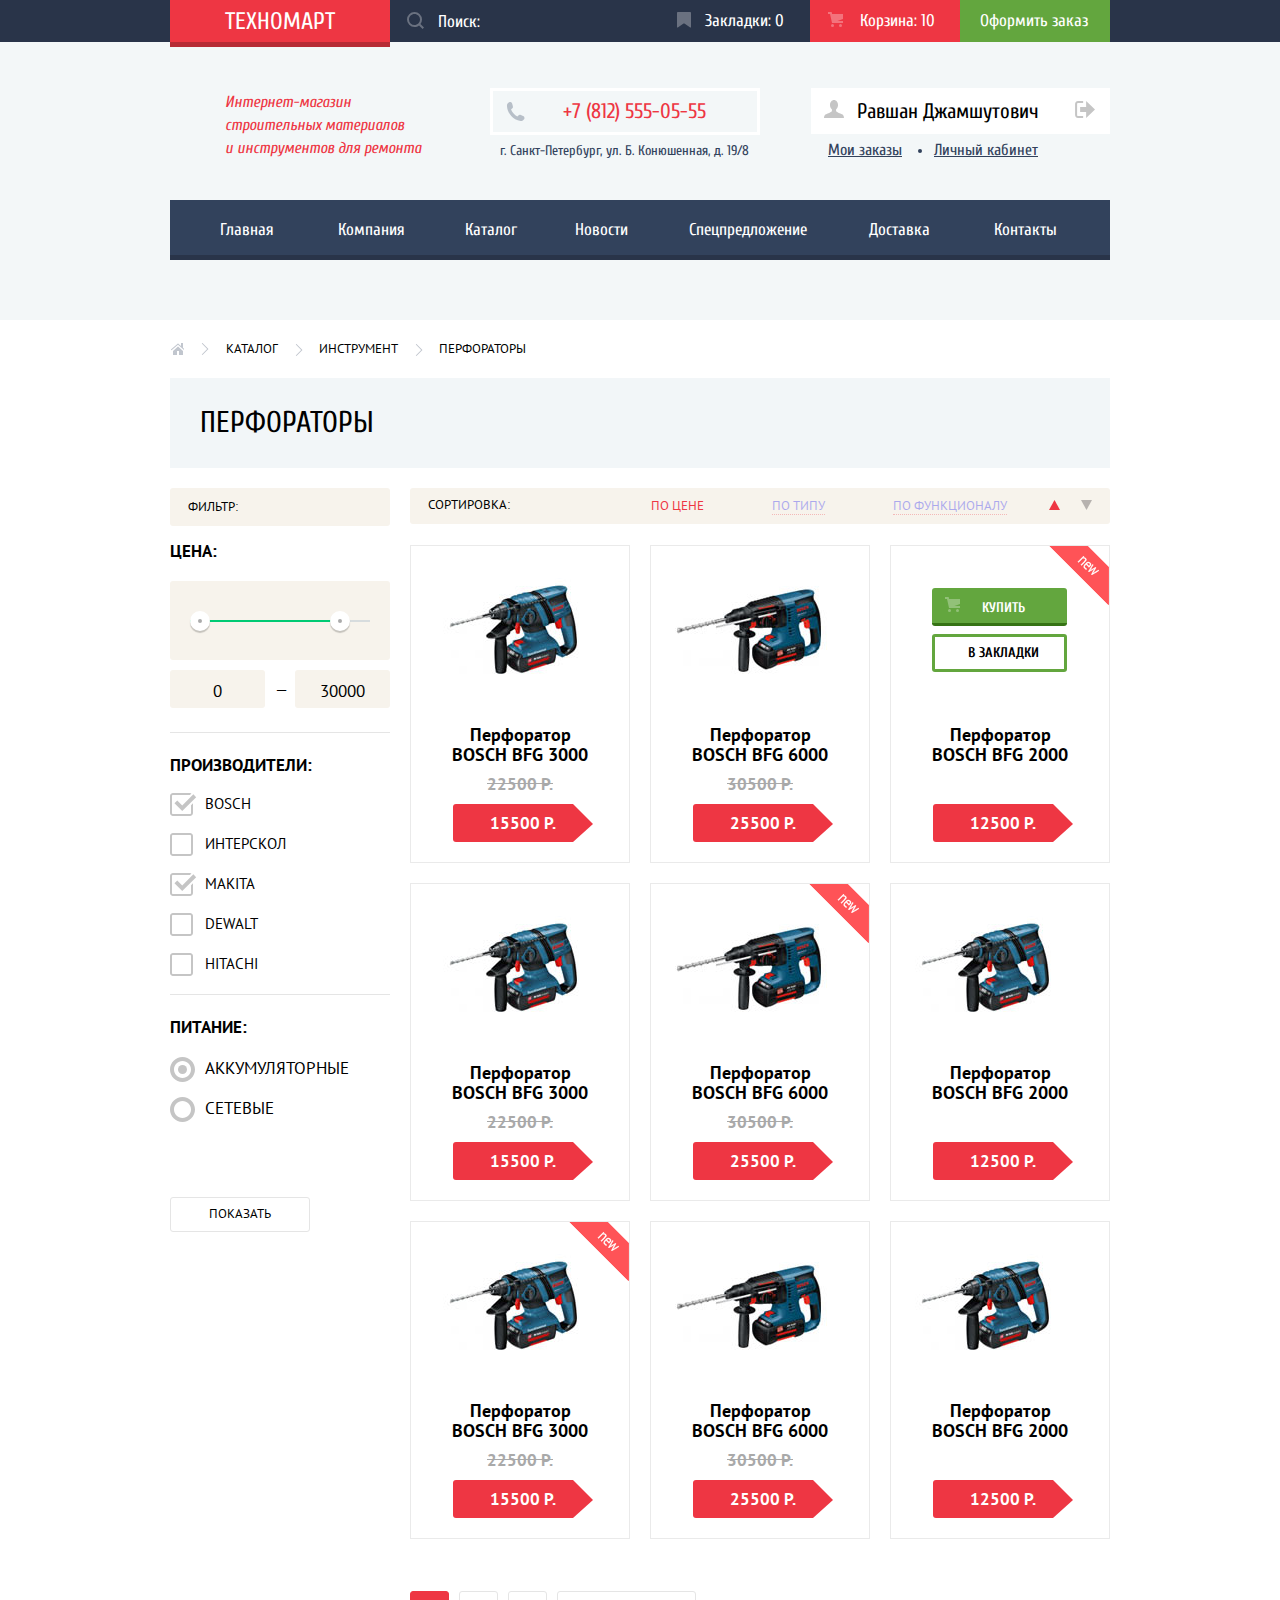
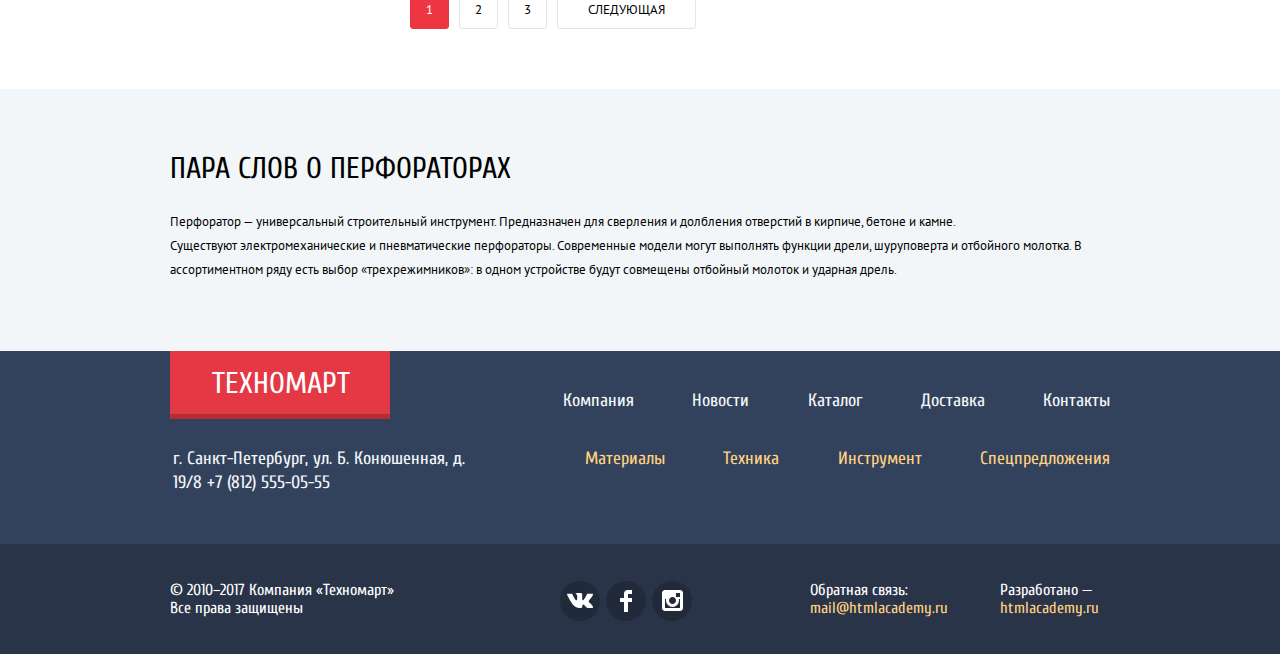
==== commit 11e4e2bf: "ggg" ====
--- a/inner.html
+++ b/inner.html
@@ -31,7 +31,7 @@
           <br>и инструментов для ремонта
         </h1>
         <div class="contacts-header">
-          <p class="contacts-phone">+7 (812) 555-05-55</p>
+          <a class="contacts-phone">+7 (812) 555-05-55</a>
           <p class="contacts-adress">г. Санкт-Петербург, ул. Б. Конюшенная, д. 19/8</p>
         </div>
         <div class="user-in">
@@ -220,7 +220,7 @@
                 <div class="discount">30500 Р.</div>
                 <div class="price">25500 Р.</div>
               </li>
-              <li class="product" class="flag-new" tabindex="0">
+              <li class="product flag-new" tabindex="0">
                 <div class="actions actions-view">
                   <a href="#" class="buy">
                     <svg width="15" height="15" viewBox="0 0 15 15">
@@ -253,7 +253,7 @@
                 <div class="discount">22500 Р.</div>
                 <div class="price">15500 Р.</div>
               </li>
-              <li class="flag-new product tabindex="0">
+              <li class="flag-new product" tabindex="0">
                 <div class="actions">
                   <a href="#" class="buy">
                     <svg width="15" height="15" viewBox="0 0 15 15">
@@ -394,7 +394,9 @@
           </ul>
         </div>
         <div class="footer-hat-bottom">
-          <p>г. Санкт-Петербург, ул. Б. Конюшенная, д. 19/8 +7 (812) 555-05-55</p>
+          <p>г. Санкт-Петербург, ул. Б. Конюшенная, д. 19/8
+            <a class="tel">+7 (812) 555-05-55</a>
+          </p>
           <ul class="catalog-list">
             <li>
               <a href="#">Материалы</a>
--- a/css/style.css
+++ b/css/style.css
@@ -279,6 +279,7 @@
 }
 
 .contacts-phone {
+  display:block;
   -webkit-box-sizing: border-box;
   box-sizing: border-box;
   margin: 0;
@@ -291,6 +292,7 @@
   background-image: url("../img/icon-phone.svg");
   background-position: 13px 50%;
   background-repeat: no-repeat;
+  text-decoration: none;
   color: #ee3643;
   font-size: 21px;
   line-height: 21px;
@@ -1504,6 +1506,16 @@
   font-size: 18px;
   line-height: 24px;
 }
+
+.footer-hat .tel {
+  margin: 0;
+  padding: 0;
+  text-decoration: none;
+  color: #f3f7f9;
+  font-size: 18px;
+  line-height: 24px;
+}
+
 
 .footer-hat-top a {
   padding: 0;
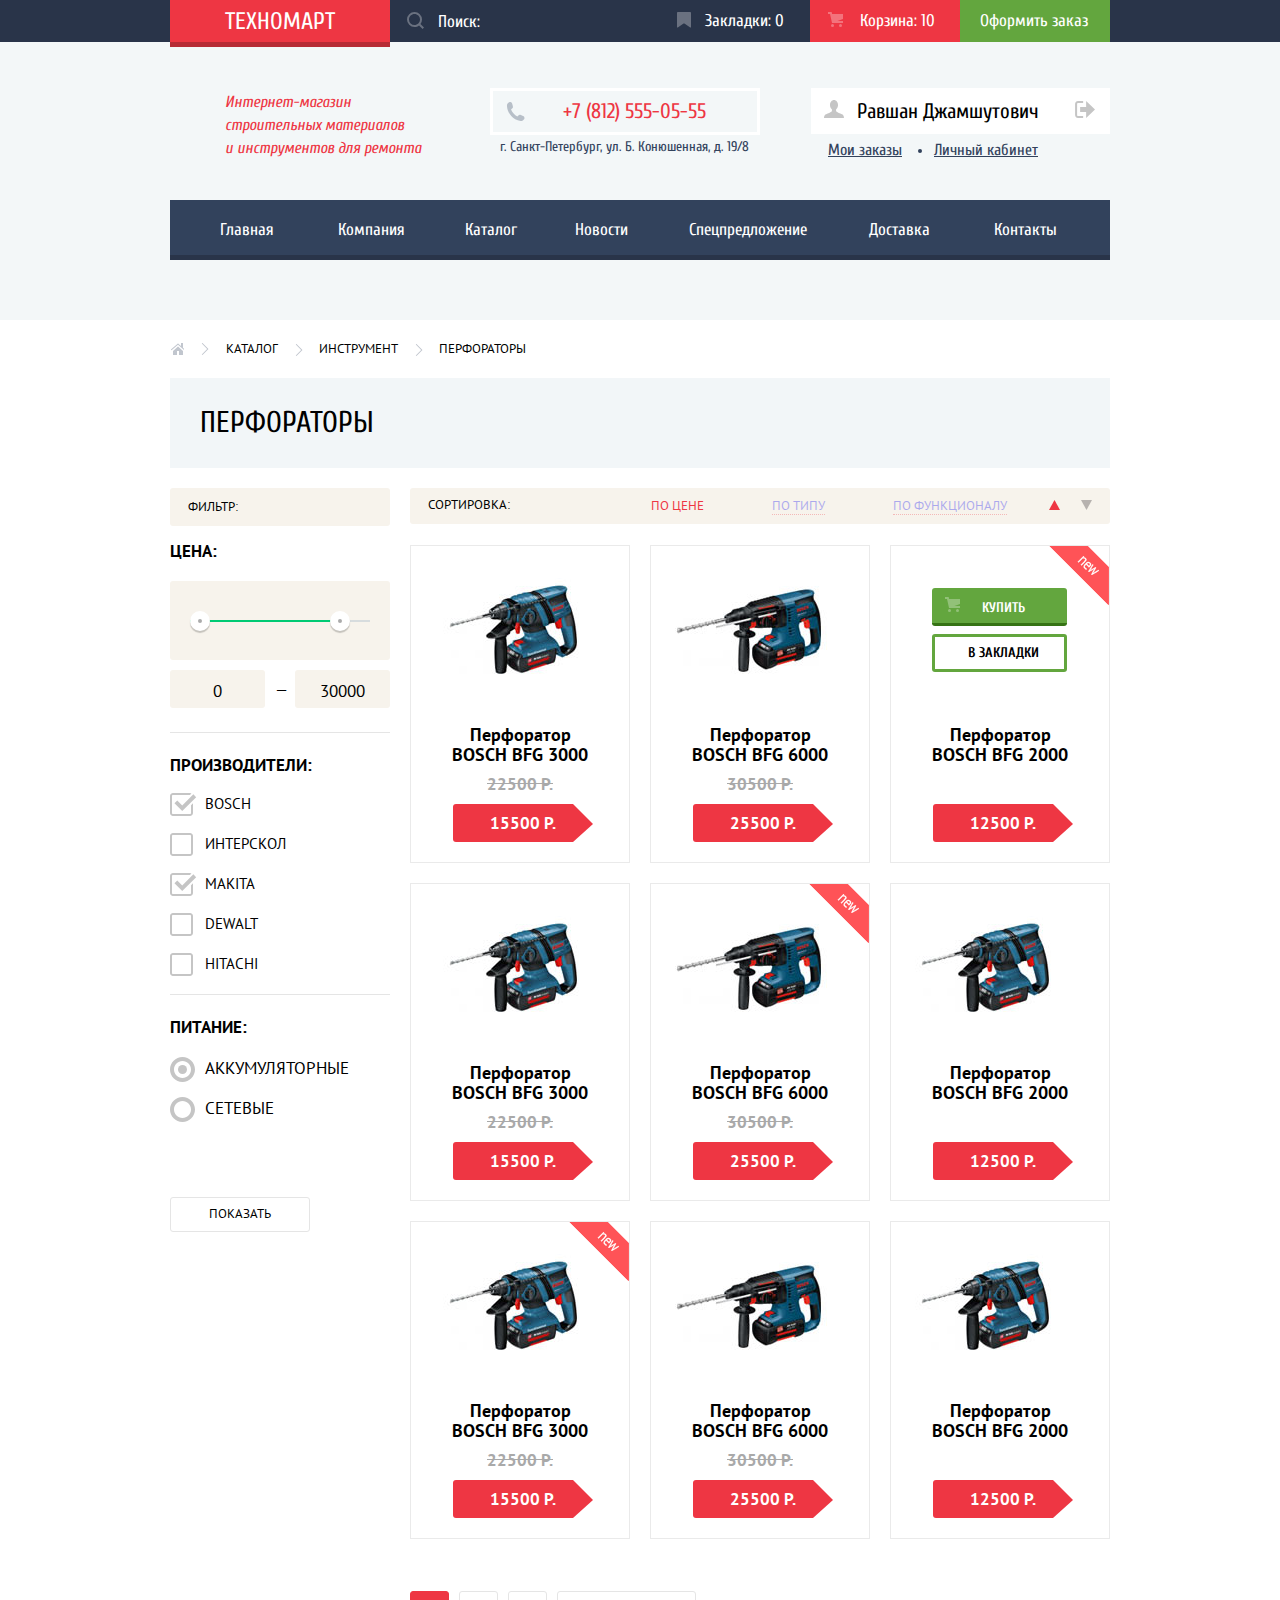
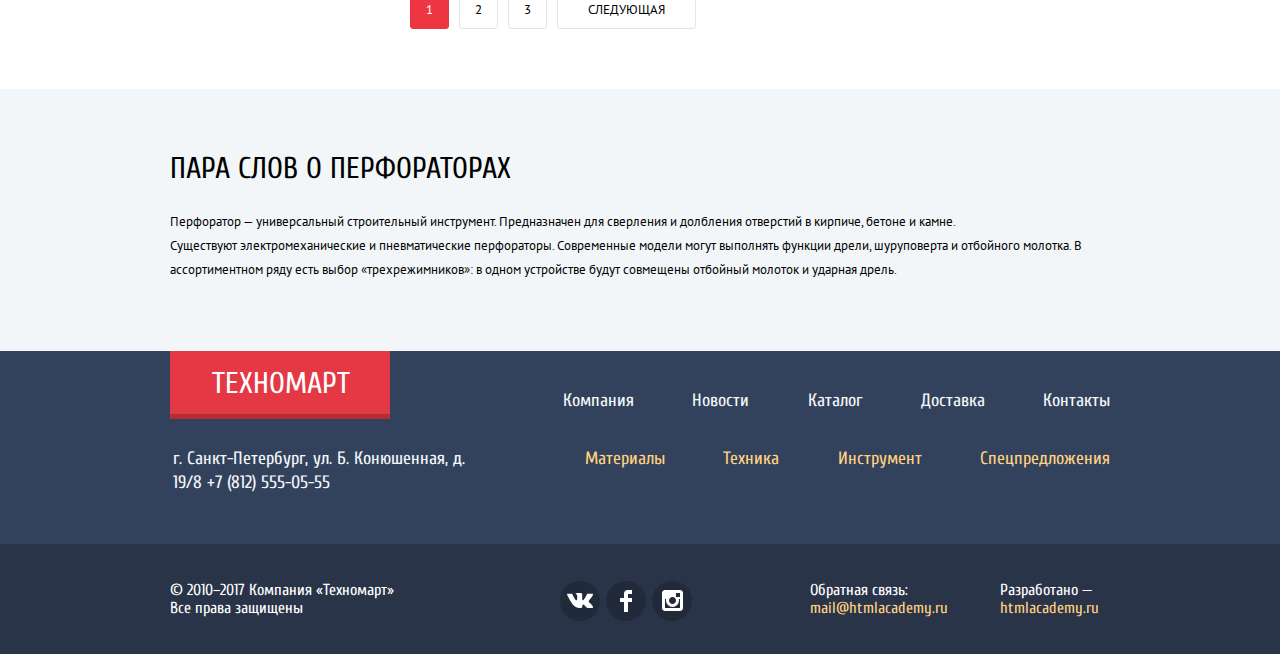
==== commit a6552400: "push" ====
--- a/inner.html
+++ b/inner.html
@@ -6,7 +6,7 @@
   <title>HTML Academy: Техномарт</title>
   <link href="https://fonts.googleapis.com/css?family=Cuprum:400,400i,700%7CPT+Sans:400,700&amp;subset=cyrillic" rel="stylesheet">
   <link href="css/normalize.min.css" rel="stylesheet">
-  <link href="css/style.css" rel="stylesheet">
+  <link href="css/style.min.css" rel="stylesheet">
 </head>
 
 <body class="inner-page">
--- a/css/style.min.css
+++ b/css/style.min.css
@@ -0,0 +1 @@
+.contacts-phone,a{text-decoration:none}.inner-page,body{position:relative;margin:0 auto;padding:0;min-width:960px;background-color:#fff;font-size:17px;font-family:Cuprum,Arial,sans-serif;line-height:18px}.about-perforator p,.breadcrumbs a,.filter-wrap,.index-columns p,.items-list,.pages-list,.products-list,.services p,.sorting-wrap{font-family:"PT sans",Arial,sans-serif}.inner-header,.main-header{margin:0 auto;padding:0 0 60px;background-color:#f3f7f8}.header-hat{background-color:#293449}.header-hat .wrapper{display:-webkit-box;display:-ms-flexbox;display:flex;margin:0 auto;padding:0 10px;width:940px}.header-hat .header-logo{position:absolute;left:0;-webkit-box-sizing:border-box;box-sizing:border-box;margin:0;padding:10px 40px 8px 55px;width:220px;border-bottom:5px solid #b62b35;background-color:#ee3643;color:#fff;text-transform:uppercase;font-size:24px;line-height:24px}.header-search,.header-search-form{position:relative;cursor:pointer}.header-hat .header-logo:focus,.header-hat .header-logo:hover{background-color:#ca2c37;opacity:1}.header-hat .header-logo:active,.header-hat .header-logo:focus{background-color:#ba2732;opacity:1}.header-hat input[type=search]{-webkit-box-sizing:border-box;box-sizing:border-box;margin:0;padding:0 10px 0 48px;width:270px;height:42px;border:none;background-color:#293449;font-size:17px;line-height:18px;cursor:pointer}.header-search{display:block;width:270px}.basket::before,.bookmark::before,.header-search-form::before{content:"";position:absolute;top:12px;left:17px;z-index:500;width:17px;height:17px;background-repeat:no-repeat;opacity:.3}.header-search-form::before{background-image:url(../img/icon-search.svg)}.basket::before{top:12px;left:18px;background-image:url(../img/icon-cart.svg)}.bookmark::before{background-image:url(../img/icon-bookmark.svg)}.basket:focus::before,.basket:hover::before,.bookmark:focus::before,.bookmark:hover::before,.header-search-form:focus::before,.header-search-form:hover::before{opacity:1}.basket:active::before,.bookmark:active::before{opacity:.5}.header-hat input[type=search]:focus{z-index:1000;background-color:#fff;background-image:url(../img/icon-search-focus.svg);background-position:17px 12px;background-repeat:no-repeat;color:#000}.header-hat-wrap{position:relative;display:-webkit-box;display:-ms-flexbox;display:flex;-ms-flex-wrap:wrap;flex-wrap:wrap;-webkit-box-pack:end;-ms-flex-pack:end;justify-content:flex-end;margin:0;padding:0;width:100%;font-size:17px;line-height:18px}.header-hat-wrap a:not(.header-logo){position:relative;display:block;padding-top:12px;padding-bottom:12px;color:#fff;font-size:17px;line-height:18px}.bookmark{padding-right:25px;padding-left:45px;width:80px}.basket,.full-basket{padding-right:20px;padding-left:50px;width:80px}.full-basket{background-color:#ee3643}.new-order{padding-right:20px;padding-left:20px;width:110px;background-color:#63a63e}.header-hat-wrap a:focus,.header-hat-wrap a:hover{background-color:#212a3a}.header-hat-wrap .new-order:focus,.header-hat-wrap .new-order:hover{background-color:#5fbb2d}.header-hat-wrap a:active{background-color:#161d29;opacity:.6}.full-basket a,.full-basket a:active,.full-basket a:focus,.full-basket a:hover{background-color:#ee3643;opacity:1}.new-order a:active{background-color:#518534;opacity:.5}.user-menu li,.user-profile{background-color:#fff}.header-search input[type=search]:focus{outline:0;background-color:#fff;color:#000}.header-middle .wrapper{display:-webkit-box;display:-ms-flexbox;display:flex;margin:0 auto 40px;padding-top:46px;padding-bottom:0;width:940px;-webkit-box-align:start;-ms-flex-align:start;align-items:flex-start}.header-description{margin:0 0 0 55px;padding:3px 0 0;width:200px;color:#ee3643;font-weight:400;font-style:italic;font-size:16px;line-height:23px}.contacts-header{margin-left:65px}.contacts-phone{display:block;-webkit-box-sizing:border-box;box-sizing:border-box;margin:0;width:270px;border:3px solid #fff;background-image:url(../img/icon-phone.svg);background-position:13px 50%;background-repeat:no-repeat;color:#ee3643;font-size:21px;line-height:21px;padding:10px 30px 10px 70px}.contacts-adress{-webkit-box-sizing:border-box;box-sizing:border-box;margin:0;padding-right:5px;padding-left:10px;width:270px;color:#32425c;font-size:14px;line-height:24px}.user-menu{display:-webkit-box;display:-ms-flexbox;display:flex;margin:0 0 0 auto;padding:0;width:280px;list-style:none}.user-menu li:first-child{width:120px}.user-menu .login{margin:0;padding-right:25px;padding-left:13px}.user-menu a{display:block;padding-top:12px;padding-bottom:12px;color:#000;font-size:21px;line-height:21px}.registration{padding-right:25px;padding-left:25px}.user-menu li:nth-child(2){margin:0 0 0 auto;width:150px}.link-login svg,.user-menu svg{margin-right:8px}.user-menu svg{opacity:.3}.user-menu a:focus,.user-menu a:hover{color:#ee3643}.login:focus>svg,.login:hover>svg{opacity:1}.user-menu a:active{color:#000;opacity:.3}.user-in{margin-left:auto;width:299px}.user-profile{padding:12px 10px 12px 13px}.user-profile .link-logout{font-size:0;line-height:0;margin-left:30px}.link-login{color:#000;font-size:21px;line-height:21px}.link-login:focus path,.link-login:hover path,.link-logout:focus path,.link-logout:hover path{fill:#32425c}.link-login:active path,.link-logout:active path{fill:#c5c5c5}.link-login:active,.link-logout:active{opacity:.3}.user-links{display:-webkit-box;display:-ms-flexbox;display:flex;margin:0;padding:7px 0 0 17px;list-style:none}.site-navigation,.site-navigation li{padding:0;margin:0}.user-links a{color:#32425c;text-decoration:underline;font-size:16px}.user-links a:focus,.user-links a:hover{color:#ee3643}.user-links a:active{color:#32425c;opacity:.3}.user-links li:first-child::after{content:"";display:inline-block;vertical-align:middle;margin-right:12px;margin-left:12px;width:4px;height:4px;border-radius:2px;background-color:#32425c;text-align:center}.main-navigation{margin:0 auto;padding:0;width:940px;font-size:17px;line-height:17px}.site-navigation{display:-webkit-box;display:-ms-flexbox;display:flex;border-bottom:5px solid #293449;background-color:#32425c;list-style:none;-ms-flex-wrap:wrap;flex-wrap:wrap;-webkit-box-align:center;-ms-flex-align:center;align-items:center}.site-navigation a{display:block;color:#fff;font-size:17px;line-height:17px;padding:21px 30px 17px}.site-navigation a:focus,.site-navigation a:hover{background-color:#293449}.site-navigation a:active{background-color:#1d2739;-webkit-box-shadow:0 5px 0 0 #1d2739;box-shadow:0 5px 0 0 #1d2739}.site-navigation li:first-child{width:138px}.site-navigation li:nth-child(2){width:127px}.site-navigation li:nth-child(3){width:110px}.site-navigation li:nth-child(4){width:114px}.site-navigation li:nth-child(5){width:180px}.site-navigation li:nth-child(6){width:125px}.site-navigation li:nth-child(7){width:145px}.site-navigation li:first-child>a{padding-left:50px}.site-navigation li:nth-child(7)>a{padding-right:50px}.container-inner,.main-container{display:block;margin:0;padding:0;background-color:#fff}.main-container{margin-top:59px}.container-inner>section,.index-columns,.main-container>section{width:100%}.wrapper{margin:0 auto;padding:0 10px;width:940px}.main-container h3{margin:0 0 13px -2px;padding:0;width:135px;color:#fff;font-weight:700;font-size:24px;line-height:30px}.offers-list{display:-webkit-box;display:-ms-flexbox;display:flex;margin:0 0 20px;padding:0;list-style:none}.features-list li,.offers-list li{position:relative;-webkit-box-sizing:border-box;box-sizing:border-box;margin:0 0 0 20px;padding:20px 140px 22px 25px;width:300px}.offers-list li:first-child{margin-left:0;background-color:#ffbf47;background-image:url(../img/icon-1.svg);background-position:213px 50%;background-repeat:no-repeat}.offers-list li:nth-child(2){background-color:#3bbce3;background-image:url(../img/icon-2.svg);background-position:197px 50%;background-repeat:no-repeat}.offers-list li:nth-child(3){background-color:#dc91d8;background-image:url(../img/icon-3.svg);background-position:191px 50%;background-repeat:no-repeat}.features-list li:first-child{margin-bottom:20px;background-color:#8ed78f;background-image:url(../img/icon-4.svg);background-position:196px 50%;background-repeat:no-repeat}.features-list li:nth-child(2){background-color:#ffc047;background-image:url(../img/icon-5.svg);background-position:191px 50%;background-repeat:no-repeat}.flag-new{position:relatve}.flag-new::before{content:" ";position:absolute;top:0;right:0;z-index:15;overflow:hidden;width:60px;height:60px;background:url(../img/new.png) no-repeat;text-indent:-1000px}.breadcrumbs a:not(:last-child)::after,.map-up-close::after,.map-up-close::before,.partners-list li::before,.price::after,.services-list::before{content:""}.features-list a,.offers-list a{display:block;-webkit-box-sizing:border-box;box-sizing:border-box;padding:10px 15px 10px 25px;width:135px;border-radius:3px;background-color:rgba(0,0,0,.1);color:rgba(255,255,255,1);text-transform:uppercase;font-size:14px}.features-list a:focus,.features-list a:hover,.offers-list a:focus,.offers-list a:hover{background-color:rgba(0,0,0,.2)}.features-list a:active,.offers-list a:active{background-color:rgba(0,0,0,.3)}.features-list li:nth-child(2)>a{padding-left:35px}.slider{position:relative;overflow:hidden;margin:0;padding:0;height:266px;background-color:#5c666d;-webkit-box-flex:1;-ms-flex-positive:1;flex-grow:1}.slider-wrapper{position:relative;height:100%}.slider-arrow,.slider-control{position:absolute;font-size:0}.slider-control{bottom:36px;left:315px;z-index:4;margin:0;padding:0;width:40px;height:10px;line-height:0;-webkit-transform:translate(-50%);-ms-transform:translate(-50%);transform:translate(-50%)}.slider-control .slider-conroller{margin:0 10px 0 0;padding:0;width:10px;height:10px;border:2px solid #fff;border-radius:50%;background-color:#fff;font-size:0;line-height:0}.slider-control .active{border:2px solid #fff;background-color:#ee3643}.slider-arrow{top:114px;z-index:5;width:22px;height:40px;border:none;background-color:rgba(0,0,0,0)}.all-items-btn,.all-maker-btn,.open-catalog-btn{-webkit-box-sizing:border-box;border-radius:3px;color:#fff}.slider-prev{left:25px;background-image:url(../img/icon-left.svg);background-repeat:no-repeat}.slider-drill,.slider-perforator{left:0;width:620px;height:100%;background-color:#6b635f;position:absolute;top:0;background-repeat:no-repeat}.slider-next{right:20px;background-image:url(../img/icon-right.svg);background-repeat:no-repeat}.slider-drill{background-image:url(../img/slider2.jpg)}.slider-perforator{background-image:url(../img/slider1.jpg)}.slider-btn{font-size:0;cursor:pointer}.active-slider{display:block}.disactive-slider{display:none}.main-container .features-wrap{display:-webkit-box;display:-ms-flexbox;display:flex;margin-bottom:53px}.features-list{margin:0;padding:0;list-style:none}.slider h3{margin-bottom:3px;padding:0;font-weight:700;font-size:36px;line-height:36px}.slider p{margin:0;padding:0 0 25px;color:#fff;font-size:18px;line-height:24px}.slider-hat{margin:0 0 100px;padding:22px 0 0 25px}.open-catalog-btn{position:absolute;bottom:22px;left:25px;display:block;box-sizing:border-box;width:195px;background-color:#ee3643;font-size:14px;line-height:18px;padding:10px 45px}.link-btn:focus,.link-btn:hover,.send-wrap .link-btn:focus,.send-wrap .link-btn:hover{background-color:#ca2c37}.link-btn:active,.send-wrap .link-btn:active{background-color:#ba2732}.popular-wrap{display:-webkit-box;display:-ms-flexbox;display:flex;margin:0 0 21px;padding:25px;background-color:#f9f5f0;-webkit-box-align:center;-ms-flex-align:center;align-items:center}.popular-wrap h2{margin:0;padding:0;text-transform:uppercase;font-weight:400;font-size:30px;line-height:30px}.popular-items .popular-wrap{padding-left:28px}.all-items-btn,.all-maker-btn{display:block;box-sizing:border-box;margin-left:auto;padding:10px 50px 10px 55px;width:253px;background-color:#ee3643;text-transform:uppercase;font-size:14px;line-height:18px}.all-maker-btn{padding-right:50px;padding-left:70px}.items-list,.products-list{display:-webkit-box;display:-ms-flexbox;display:flex;-ms-flex-wrap:wrap;flex-wrap:wrap;margin:0;padding:0;list-style:none}.actions .buy,.actions .to-bookmark{display:block;font-size:14px;font-family:Cuprum,Arial,sans-serif;text-transform:uppercase}.products-list{margin-bottom:32px}.items-list li,.products-list li{position:relative;margin-bottom:20px;margin-right:20px;width:218px;border:1px solid #eaeaea;text-align:center;font-weight:700}.items-list li:nth-child(4n),.products-list li:nth-child(3n){margin-right:0}.items-list li:focus,.items-list li:hover,.products-list li:focus,.products-list li:hover{-webkit-box-shadow:0 0 25px 5px #cccfd4;box-shadow:0 0 25px 5px #cccfd4}.actions{position:absolute;z-index:5;background-color:#fff;opacity:0;padding:42px 42px 45px 41px}.actions-view,.item:focus .actions,.item:hover .actions,.product li:focus .actions,.product:hover .actions{opacity:1}.actions .buy{margin:0 0 8px;width:100px;border-bottom:3px solid #367315;border-radius:3px;background-color:#63a63e;color:#fff;padding:9px 32px 6px 3px}.actions .buy:focus,.actions .buy:hover{background-color:#5fbb2d;opacity:1}.buy:active>svg,.buy:focus>svg,.buy:hover>svg{opacity:1}.actions .buy:active{border-color:#518534;background-color:#518534}.actions .to-bookmark{margin:0;width:80px;border:3px solid #63a63e;border-radius:3px;background-color:#fff;color:#000;padding:7px 21px 7px 28px}.actions .to-bookmark:focus,.actions .to-bookmark:hover,.actions:focus .to-bookmark:focus{border-color:#32425c;color:#32425c;opacity:1}.actions .to-bookmark:active{border-color:#32425c;color:#32425c;opacity:.3}.buy svg{margin-right:22px;opacity:.3}.items-list .title,.products-list .title{margin:29px auto 10px;width:160px;color:#000;font-weight:700;font-size:18px;line-height:20px}.discount{margin-bottom:11px;color:#a9a9a9;text-decoration:line-through}.price{position:relative;margin:0 42px 20px;padding:10px 30px;width:80px;border-radius:3px;background-color:#ee3643;color:#fff}.price::after{position:absolute;top:0;right:-20px;margin:0;padding:0;width:0;height:0;border:20px solid #fff;border-bottom-width:18px;border-left-color:#ee3643}.without-discount{margin-top:39px}.image{width:218px;height:150px}.image img{max-width:100%}.manufacturers-list{display:-webkit-box;display:-ms-flexbox;display:flex;-ms-flex-wrap:wrap;flex-wrap:wrap;-webkit-box-pack:justify;-ms-flex-pack:justify;justify-content:space-between;margin:0;padding:0 0 65px;list-style:none}.manufacturers-list a{display:-webkit-box;display:-ms-flexbox;display:flex;-webkit-box-align:center;-ms-flex-align:center;align-items:center;-ms-flex-pack:distribute;justify-content:space-around;-webkit-box-sizing:border-box;box-sizing:border-box;margin-bottom:20px;width:220px;height:145px;border:1px solid #eaeaea;text-align:center;font-weight:700}.manufacturers-list a:focus,.manufacturers-list a:hover{border:none;-webkit-box-shadow:0 0 25px 5px #cccfd4;box-shadow:0 0 25px 5px #cccfd4}.manufacturers-list a:active{border:none;-webkit-box-shadow:0 0 5px 5px #cccfd4;box-shadow:0 0 5px 5px #cccfd4;opacity:.3}.main-container .services{padding-top:65px;padding-bottom:24px;background-color:#f4f8f9}.services h2,.services h3,.services p{margin:0;padding:0 0 25px}.services h2{text-transform:uppercase;font-weight:400;font-size:30px;line-height:30px}.services p{width:400px;font-size:13px;line-height:24px}.services h3{color:#32425c;text-transform:uppercase;font-size:36px;line-height:36px}.services-list{position:relative;-webkit-box-sizing:border-box;box-sizing:border-box;margin:0 80px 0 0;padding:45px 0 0;list-style:none}.services-list::before{position:absolute;top:0;right:0;width:10px;height:279px;background-image:url(../img/layer2.png);background-repeat:no-repeat}.services-list button{margin:0;padding:15px 0 15px 23px;width:240px;border:none;border-bottom:1px solid #4d627b;background-color:#32425c;color:#fff;text-align:left;font-size:21px;line-height:30px}.services-list .active-service{background-color:#fff;color:#32425c}.visually-hidden{position:absolute;overflow:hidden;clip:rect(0 0 0 0);margin:-1px;padding:0;width:1px;height:1px;border:0}.services-list button:focus,.services-list button:hover{background-color:#293449}.services-container{display:-webkit-box;display:-ms-flexbox;display:flex;-ms-flex-wrap:nowrap;flex-wrap:nowrap}.services-wrap{position:relative;padding-top:44px}.services-wrap p{margin:0;padding:0;width:378px;font-size:13px;line-height:24px}.services-wrap .slider-item{padding-bottom:105px;min-height:120px;width:630px;background-color:#f4f8f9}.delivery-wrap{background-image:url(../img/delivery.png);background-position:153px 25px;background-repeat:no-repeat}.guarantee-wrap{background-image:url(../img/guarantee.png);background-position:239px 3px;background-repeat:no-repeat}.credit-wrap{background-image:url(../img/credit.png);background-position:165px 0;background-repeat:no-repeat}.delivery-wrap p{width:275px}.guarantee{position:relative;margin:0;padding:0}.credit-wrap p{padding-bottom:26px}.credit-wrap a{display:block;width:106px;border-radius:3px;background-color:#ee3643;color:#fff;text-transform:uppercase;font-size:14px;line-height:18px;padding:9px 45px 10px}.footer-hat ul,.index-columns .wrapper{display:-webkit-box;display:-ms-flexbox;-ms-flex-wrap:wrap}.index-columns{position:relative;padding-top:78px}.index-columns .wrapper{position:relative;display:flex;padding-bottom:86px;flex-wrap:wrap}.index-columns section{padding:0}.index-columns h2{margin:0;padding:0 0 27px;text-transform:uppercase;font-weight:400;font-size:30px;line-height:30px}.index-columns p{margin:0;padding:0 0 24px;width:520px;font-size:13px;line-height:24px}.description a,.write-us{border-radius:3px;background-color:#ee3643;font-size:14px;line-height:18px;display:block;color:#fff;text-transform:uppercase}.contacts p{padding-bottom:32px;width:190px}.index-columns .partners-list{margin:0 0 34px;padding:0;width:220px;list-style:none}.index-columns .contacts{margin-left:auto;width:300px}.description a{padding:10px 40px;width:140px}.write-us{-webkit-box-sizing:border-box;box-sizing:border-box;padding:10px 50px 10px 65px;width:300px}.partners-list li{position:relative;margin-bottom:20px;padding-left:35px;font-size:18px;line-height:20px}.partners-list li::before{position:absolute;top:50%;left:-5px;margin:0;padding:0;width:25px;height:0;border-bottom:2px solid #ee3643}.map,.map img{width:300px;cursor:pointer}.map{margin-bottom:36px}.map img{height:158px}.map a{width:auto;height:auto;background-color:#fff;cursor:pointer}.footer-hat .footer-logo{position:relative;display:block;-webkit-box-sizing:border-box;box-sizing:border-box;margin:0;padding:18px 40px 15px 42px;width:220px;background-color:#e43845;color:#fff;text-transform:uppercase;font-weight:400;font-size:30px;line-height:30px}.footer-hat .tel,.footer-hat p,.footer-hat-bottom a,.footer-hat-top a{font-size:18px;line-height:24px}.footer-logo::after{content:" ";position:absolute;bottom:-5px;left:0;width:220px;height:5px;background-color:#b62b35}.inner-footer,.main-footer{width:100%}.inner-footer .footer-hat,.main-footer .footer-hat{padding-bottom:49px;background-color:#32425c}.footer-hat p{margin:0;padding:0 0 0 3px;width:325px;color:#f3f7f9}.footer-hat .tel{margin:0;padding:0;text-decoration:none;color:#f3f7f9}.footer-hat-top a{padding:0 0 0 3px;color:#f3f7f9}.footer-hat-bottom a{padding:0 0 0 5px;color:#ffd180}.footer-hat ul{display:flex;flex-wrap:wrap;-webkit-box-pack:justify;-ms-flex-pack:justify;justify-content:space-between;margin:0 0 0 auto;padding:0;width:550px;list-style:none}.footer-hat-bottom,.footer-hat-top{display:-webkit-box;display:-ms-flexbox;-ms-flex-wrap:wrap}.footer-hat .footer-navigation-list{margin-top:38px}.catalog-list a:focus,.catalog-list a:hover,.communications a:focus,.communications a:hover,.footer-navigation-list a:focus,.footer-navigation-list a:hover{text-decoration:underline}.catalog-list a:active,.footer-navigation-list a:active{text-decoration:none;opacity:.5}.communications a:active{color:#ee3643;text-decoration:none}.footer-hat-top{display:flex;flex-wrap:wrap;-webkit-box-pack:justify;-ms-flex-pack:justify;justify-content:space-between;margin-bottom:33px}.footer-hat-bottom{display:flex;flex-wrap:wrap;-webkit-box-pack:justify;-ms-flex-pack:justify;justify-content:space-between;-webkit-box-align:start;-ms-flex-align:start;align-items:flex-start}.footer-foot .wrapper,.footer-foot ul{display:-webkit-box;display:-ms-flexbox}.catalog-list li{margin:0;padding:0;color:#ffd180}.footer-hat-bottom .catalog-list{width:530px}.footer-foot{background-color:#293449}.footer-foot .wrapper{display:flex;-ms-flex-wrap:wrap;flex-wrap:wrap;-webkit-box-pack:justify;-ms-flex-pack:justify;justify-content:space-between;-webkit-box-align:start;-ms-flex-align:start;align-items:flex-start;padding-top:37px;padding-bottom:30px}.footer-foot p{margin:0;width:230px;color:#fff;font-size:16px}.footer-foot ul{display:flex;margin:0;padding:0;list-style:none}.communications,.social-list{display:-webkit-box;display:-ms-flexbox}.communications{display:flex;-webkit-box-pack:justify;-ms-flex-pack:justify;justify-content:space-between;margin-left:auto}.communications p:first-child{width:140px}.communications p:nth-child(2){margin-left:50px;width:110px}.communications a{color:#ffd180}.footer-social{margin:0 0 0 160px;padding:0}.social-list{display:flex;-ms-flex-align:center;margin:0;padding:0;width:135px;list-style:none;-ms-flex-wrap:wrap;flex-wrap:wrap;-webkit-box-align:center;align-items:center}.social-list li{margin-right:6px;margin-bottom:3px}.social-list li:last-child{margin:0 0 3px}.social-button{display:-webkit-box;display:-ms-flexbox;display:flex;align-items:center;-webkit-box-pack:center;justify-content:center;-ms-flex-wrap:wrap;flex-wrap:wrap;-ms-flex-pack:center;-ms-flex-align:center;-webkit-box-sizing:border-box;box-sizing:border-box;width:40px;height:40px;border-radius:50%;background-color:#212a3a;font-size:0;line-height:0;-webkit-box-align:center}.social-button:active,.social-button:focus,.social-button:hover{background-color:#ee3643}.pop-up{position:fixed;top:50%;left:50%;z-index:20;display:none;padding:45px 0 0;width:620px;border-top:7px solid #ff5358;background-color:#fff;-webkit-box-shadow:0 0 7px 3px rgba(0,0,0,.35);box-shadow:0 0 7px 3px rgba(0,0,0,.35);opacity:1;-webkit-transform:translateX(-50%) translateY(-50%);-ms-transform:translateX(-50%) translateY(-50%);transform:translateX(-50%) translateY(-50%)}.pop-up fieldset{margin:0 80px;padding:0 0 37px;border:none}.pop-up label{display:block;padding-bottom:9px;font-size:18px;line-height:18px}.pop-up input[type=text],.pop-up input[type=email]{margin-bottom:19px;width:187px;border:2px solid #dee3e4;border-radius:3px;padding:10px 15px 10px 14px}.pop-up textarea{margin:0;width:427px;height:100px;border:2px solid #dee3e4;border-radius:3px;color:#a9a9a9;font-size:13px;resize:none;padding:10px 15px 0 14px}.pop-up-wrap{position:relative}.inner-up-close,.pop-up-close{position:absolute;top:6px;right:19px;width:25px;height:25px;border:0;background-color:transparent;cursor:pointer}.inner-up-close::after,.inner-up-close::before,.pop-up-close::after,.pop-up-close::before{content:"";position:absolute;top:10px;left:0;width:25px;height:3px;background-color:#ee3643}.inner-up-close::before,.pop-up-close::before{-webkit-transform:rotate(45deg);-ms-transform:rotate(45deg);transform:rotate(45deg)}.inner-up-close::after,.pop-up-close::after{-webkit-transform:rotate(-45deg);-ms-transform:rotate(-45deg);transform:rotate(-45deg)}.fieldset-wrap{display:-webkit-box;display:-ms-flexbox;display:flex}.mail-wrap{margin-left:auto}.send-wrap{padding-top:33px;padding-bottom:37px;background-color:#f4f4f4}.send-wrap .send-btn{-webkit-box-sizing:content-box;box-sizing:content-box;margin:0 80px;padding:11px 200px;width:60px;border:none;border-radius:3px;background-color:#ee3643;color:#fff;font-size:14px;line-height:18px;cursor:pointer}.map .big-map,.map-up{width:940px;height:446px}.map-up{position:fixed;top:50%;left:50%;z-index:20;display:none;-webkit-box-shadow:0 0 7px 3px rgba(0,0,0,.35);box-shadow:0 0 7px 3px rgba(0,0,0,.35);-webkit-transform:translateX(-50%) translateY(-50%);-ms-transform:translateX(-50%) translateY(-50%);transform:translateX(-50%) translateY(-50%)}.map .big-map{position:absolute;top:0;left:0;z-index:-1}.map-up-close{position:absolute;top:6px;right:19px;z-index:13;width:25px;height:25px;border:0;background-color:transparent;cursor:pointer}.map-up-close::after,.map-up-close::before{position:absolute;top:10px;left:0;width:25px;height:3px;background-color:#ee3643}.map-up-close::before{-webkit-transform:rotate(45deg);-ms-transform:rotate(45deg);transform:rotate(45deg)}.map-up-close::after{-webkit-transform:rotate(-45deg);-ms-transform:rotate(-45deg);transform:rotate(-45deg)}.container-inner>.wrapper{margin:0 auto;padding-top:19px;padding-bottom:20px;width:940px;vertical-align:middle}.breadcrumbs a{position:relative;display:inline-block;vertical-align:middle;margin:0 37px 0 0;color:#000;text-transform:uppercase;font-size:13px}.breadcrumbs a:not(:last-child)::after{position:absolute;top:4px;right:-25px;z-index:1;width:8px;height:12px;background-color:rgba(0,0,0,0);background-image:url(../img/icon-right-small.svg);background-repeat:no-repeat}.breadcrumbs .home-page{margin-right:38px;width:14px;height:12px;background-image:url(../img/icon-home.svg);font-size:0}.breadcrumbs a.home-page::after{top:0}.container-inner .inner-catalog{padding-bottom:60px}.inner-catalog h2{-webkit-box-sizing:border-box;box-sizing:border-box;margin:0 0 20px;padding:30px 0 30px 30px;width:100%;background-color:#f2f6f8;font-weight:400;font-size:30px;line-height:30px}.catalog-container{display:-webkit-box;display:-ms-flexbox;display:flex;-webkit-box-pack:justify;-ms-flex-pack:justify;justify-content:space-between;-ms-flex-wrap:wrap;flex-wrap:wrap}.catalog-container fieldset{margin:0;padding:0;border:none}.filter-form{width:220px}.filter-wrap p{margin:0 0 10px;padding:10px 0 10px 18px;border-radius:3px;background-color:#f7f3ec;font-size:13px}.products-wrap{width:700px}.filter-form legend{text-transform:uppercase;font-weight:700;font-size:17px;line-height:30px}.cost-control{margin-top:10px;width:220px;height:32px;border-radius:3px;font-size:0}.cost-control input[type=number]{display:inline-block;vertical-align:middle;padding:12px 10px 8px;width:75px;border:none;border-radius:3px;background-color:#f7f3ec;color:#000;text-align:center;font-size:17px;line-height:18px;-moz-appearance:textfield}input::-webkit-inner-spin-button,input::-webkit-outer-spin-button{-webkit-appearance:none}.cost-control span{content:"—";display:inline-block;vertical-align:middle;margin-right:10px;margin-left:10px;width:10px;color:#000;font-size:16px;line-height:18px}.range-container{margin:15px 0 0;padding:39px 20px 40px;width:180px;border-radius:3px;background-color:#f7f3ec}.range-wrap{position:relative;margin:0;padding:0;height:0}.range-wrap input[type=range]{position:relative;z-index:-10;margin:0;padding:0;height:0}.range-wrap .scale{width:180px;height:2px;background-color:#d7dcde}.range-wrap .bar{width:150px;height:2px;background:#00ca74}.range-toggle{position:absolute;top:-9px;-webkit-box-sizing:border-box;box-sizing:border-box;width:20px;height:20px;border:8px solid #fff;border-radius:50%;background:#ababab;-webkit-box-shadow:0 2px 1px 0 rgba(0,1,1,.2);box-shadow:0 2px 1px 0 rgba(0,1,1,.2);cursor:pointer}.range-toggle-min{left:0}.range-toggle-max{left:140px}.catalog-container .manufacturer-fieldset{border-bottom:1px solid #e5e5e5}.catalog-container .cost-fieldset{margin-bottom:17px;padding-bottom:30px;border-bottom:1px solid #e5e5e5}.catalog-container .battery-fieldset{margin-top:17px}.battery-fieldset .filter-list,.manufacturer-fieldset .filter-list{margin:12px 0 0;padding:0;list-style:none}.battery-fieldset .filter-list{margin-top:15px;margin-bottom:75px}.filter-list li{margin-bottom:15px;text-transform:uppercase}.filter-list li:last-child{margin-bottom:17px}.filter-wrap .filter-input-checkbox,.filter-wrap .filter-input-radio{display:none}input[type=checkbox]+label{display:block;margin:0;padding-top:2px;padding-left:35px;min-height:23px;background:url(../img/checkbox-off.svg) 0 50% no-repeat;font-size:15px;line-height:20px;cursor:pointer}.pages-list li,.show-btn,.sorting-wrap{font-size:13px}input[type=radio]+label{display:block;margin:0;padding-top:2px;padding-left:35px;min-height:23px;background:url(../img/radio-off.svg) 0 50% no-repeat;cursor:pointer}.arrows-wrap,.pages-list a,.pages-list li,.sorting-btn-wrap{display:inline-block;vertical-align:middle}input[type=checkbox]:checked+label{background:url(../img/checkbox-on.svg) 0 50% no-repeat}input[type=checkbox]:focus+label,input[type=checkbox]:hover+label{background:url(../img/checkbox-off-hover.svg) 0 50% no-repeat}input[type=checkbox]:checked:focus+label,input[type=checkbox]:checked:hover+label{background:url(../img/checkbox-on-hover.svg) 0 50% no-repeat}input[type=checkbox]:disabled+label,input[type=radio]:disabled+label{opacity:.3}input[type=radio]:checked+label{background:url(../img/radio-on.svg) 0 50% no-repeat}input[type=radio]:focus+label,input[type=radio]:hover+label{background:url(../img/radio-off-hover.svg) 0 50% no-repeat}input[type=radio]:checked:focus+label,input[type=radio]:checked:hover+label{background:url(../img/radio-on-hover.svg) 0 50% no-repeat}.show-btn{padding:9px 37px;width:140px;border:1px solid #e5e5e5;border-radius:3px;background-color:#fff;color:#000;text-transform:uppercase;cursor:pointer}.sorting-wrap{margin:0 0 21px;padding:8px 0 9px 18px;border-radius:3px;background-color:#f7f3ec}.sorting-wrap span{margin-right:138px;text-transform:uppercase}.sorting-wrap a{cursor:pointer}.sorting-btn-wrap{margin-right:35px;width:360px}.arrows-wrap{width:45px}.sorting-btn-wrap .sorting-button{margin-right:65px;border-bottom:1px dotted #ee3643;opacity:.3}.sorting-btn-wrap .sorting-button:last-child{margin-right:0}.sorting-btn-wrap .active{border:none;color:#ee3643;opacity:1}.sorting-button:focus,.sorting-button:hover{border-bottom:1px solid #ee3643;color:#000;opacity:1}.arrows-wrap .arrow-up{margin-right:18px}.arrows-wrap path{opacity:.3}.active-arrow path{opacity:1;fill:#ee3643}.arrow:focus path,.arrow:hover path{opacity:1;fill:#000}.products-list .image{width:218px;height:150px}.pages-list{margin:0;padding:0;list-style:none}.pages-list a{padding:9px 15px;border:1px solid #e5e5e5;border-radius:3px;color:#000}.pages-list .page-number{margin-right:5px}.page-next a{padding-right:30px;padding-left:30px}.page-next a:focus,.page-next a:hover,.page-number a:focus,.page-number a:hover{border-color:#bdc6ca}.page-next a:active,.page-number a:active{border-color:#ee3643}.active-number a,.active-number a:active,.active-number a:focus,.active-number a:hover{border-color:#ee3643;background-color:#ee3643;color:#fff}.about-perforator{padding-top:65px;padding-bottom:69px;background-color:#f2f6f8}.about-perforator h2{margin:0 0 26px;padding:0;font-weight:400;font-size:30px;line-height:30px}.about-perforator p{margin:0;padding:0;width:940px;font-size:13px;line-height:24px}.inner-popup{position:fixed;top:50%;left:50%;z-index:20;display:none;padding:50px 0 0;width:620px;border-top:7px solid #ff5358;background-color:#fff;-webkit-box-shadow:0 0 7px 3px rgba(0,0,0,.35);box-shadow:0 0 7px 3px rgba(0,0,0,.35);opacity:1;-webkit-transform:translateX(-50%) translateY(-50%);-ms-transform:translateX(-50%) translateY(-50%);transform:translateX(-50%) translateY(-50%)}.item-in-basket{display:-webkit-box;display:-ms-flexbox;display:flex;padding-bottom:49px;padding-left:80px;-webkit-box-align:center;-ms-flex-align:center;align-items:center}.item-in-basket h2{margin-left:32px;font-weight:400;font-size:30px;line-height:30px}.choose-step{padding-top:37px;padding-bottom:37px;padding-left:80px;background-color:#f1f1f1}.continue-shopping-btn,.place-order-btn{display:inline-block;vertical-align:middle;padding-top:10px;padding-bottom:10px;border-radius:3px;font-size:14px}.place-order-btn{padding-right:60px;padding-left:60px;width:100px;background-color:#ee3643;color:#fff}.continue-shopping-btn{margin-left:20px;padding-right:45px;padding-left:45px;width:130px;background-color:#fff}.header-search::-webkit-input-placeholder{color:#fff;opacity:1}.header-search:-ms-input-placeholder{color:#fff;opacity:1}.header-search::-ms-input-placeholder{color:#fff;opacity:1}.header-search::placeholder{color:#fff;opacity:1}.header-search[placeholder]{color:#fff;opacity:1}.header-search::-ms-clear{display:none;width:0;height:0}.header-search::-webkit-search-cancel-button{display:none;width:0;height:0}.cost-control input[type=number]::-webkit-input-placeholder{color:#000;opacity:1}.cost-control input[type=number]:-ms-input-placeholder{color:#000;opacity:1}.cost-control input[type=number]::-ms-input-placeholder{color:#000;opacity:1}.cost-control input[type=number]::placeholder{color:#000;opacity:1}.pop-up-show{display:block;-webkit-animation:bounce .6s;animation:bounce .6s}.pop-up-error{-webkit-animation:shake .6s;animation:shake .6s}@-webkit-keyframes bounce{0%{-webkit-transform:translateX(-50%) translateY(-30%);transform:translateX(-50%) translateY(-30%)}70%{-webkit-transform:translateX(-50%) translateY(-70%);transform:translateX(-50%) translateY(-70%)}90%{-webkit-transform:translateX(-50%) translateY(-40%);transform:translateX(-50%) translateY(-40%)}100%{-webkit-transform:translateX(-50%) translateY(-60%);transform:translateX(-50%) translateY(-60%)}}@keyframes bounce{0%{-webkit-transform:translateX(-50%) translateY(-30%);transform:translateX(-50%) translateY(-30%)}70%{-webkit-transform:translateX(-50%) translateY(-70%);transform:translateX(-50%) translateY(-70%)}90%{-webkit-transform:translateX(-50%) translateY(-40%);transform:translateX(-50%) translateY(-40%)}100%{-webkit-transform:translateX(-50%) translateY(-60%);transform:translateX(-50%) translateY(-60%)}}@-webkit-keyframes shake{0%,100%{-webkit-transform:translateX(-50%) translateY(-50%);transform:translateX(-50%) translateY(-50%)}10%,30%,50%,70%,90%{-webkit-transform:translateX(-52%) translateY(-50%);transform:translateX(-52%) translateY(-50%)}20%,40%,60%,80%{-webkit-transform:translateX(-48%) translateY(-50%);transform:translateX(-48%) translateY(-50%)}}@keyframes shake{0%,100%{-webkit-transform:translateX(-50%) translateY(-50%);transform:translateX(-50%) translateY(-50%)}10%,30%,50%,70%,90%{-webkit-transform:translateX(-52%) translateY(-50%);transform:translateX(-52%) translateY(-50%)}20%,40%,60%,80%{-webkit-transform:translateX(-48%) translateY(-50%);transform:translateX(-48%) translateY(-50%)}}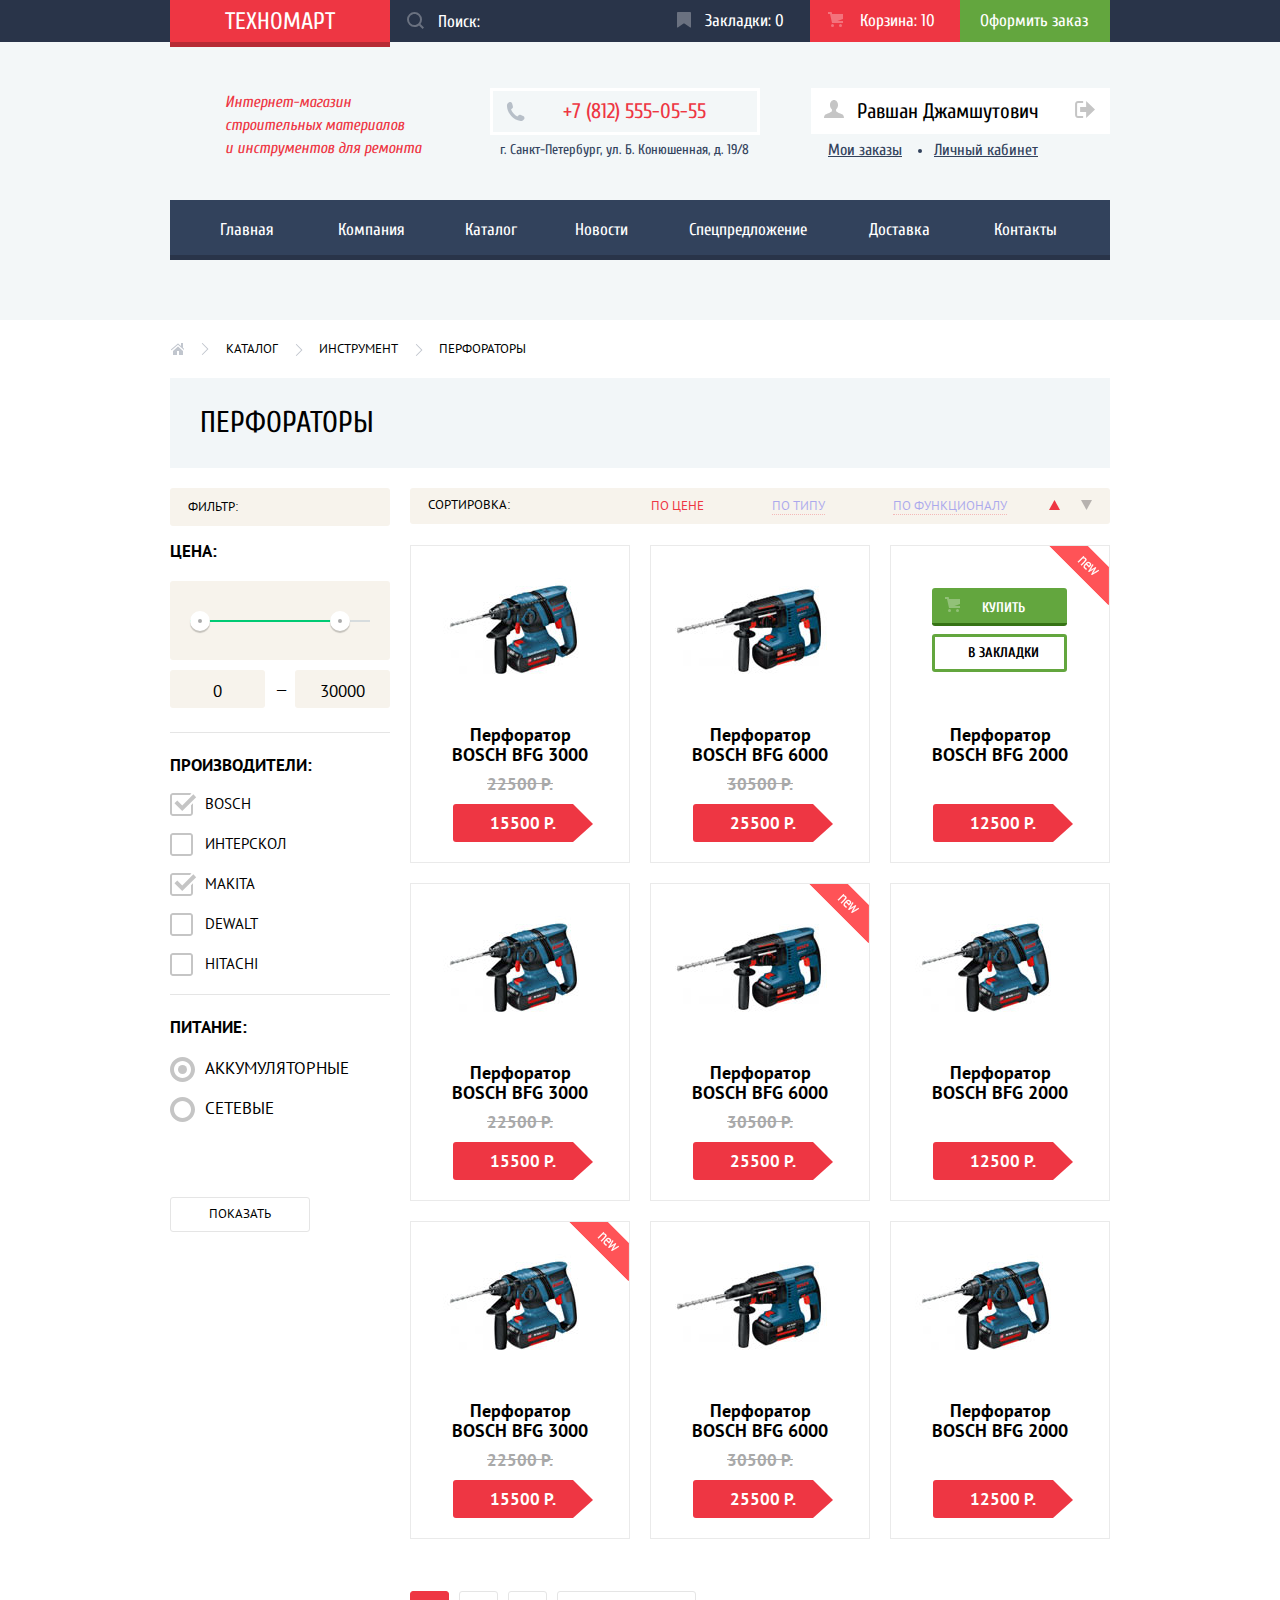
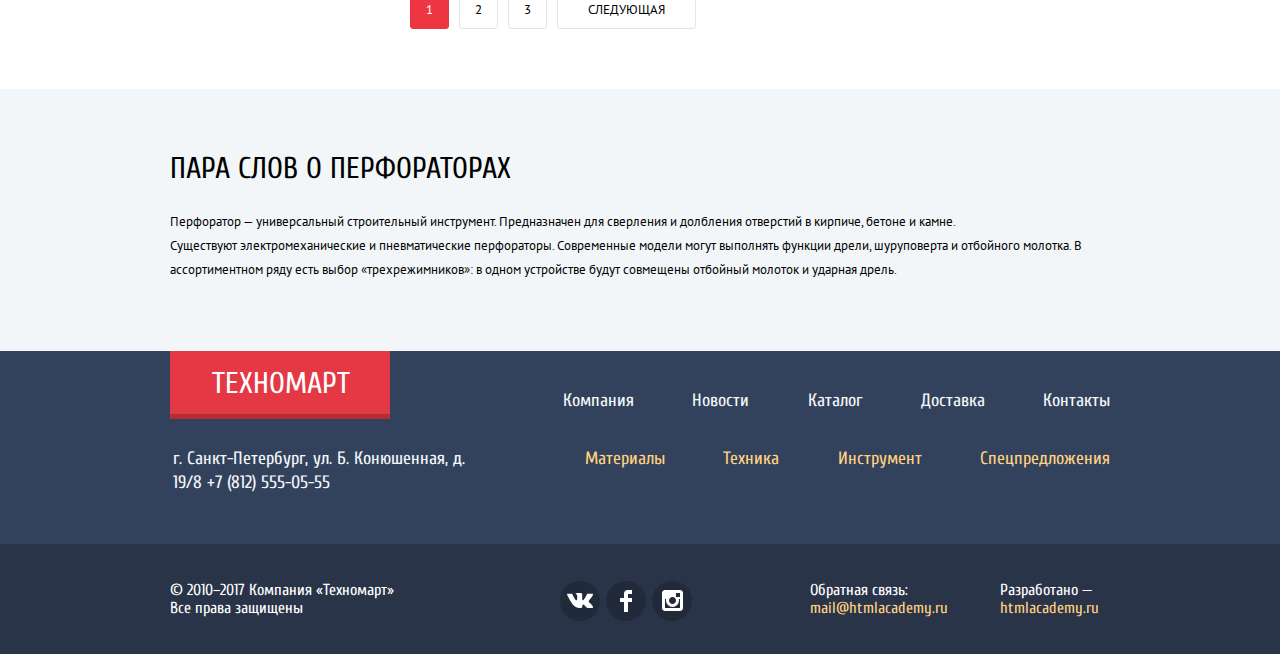
==== commit 38acbacd: "okay" ====
--- a/inner.html
+++ b/inner.html
@@ -3,6 +3,7 @@
 
 <head>
   <meta charset="utf-8">
+  <meta name="format-detection" content="telephone=no">
   <title>HTML Academy: Техномарт</title>
   <link href="https://fonts.googleapis.com/css?family=Cuprum:400,400i,700%7CPT+Sans:400,700&amp;subset=cyrillic" rel="stylesheet">
   <link href="css/normalize.min.css" rel="stylesheet">
@@ -31,7 +32,7 @@
           <br>и инструментов для ремонта
         </h1>
         <div class="contacts-header">
-          <a class="contacts-phone">+7 (812) 555-05-55</a>
+          <p class="contacts-phone">+7 (812) 555-05-55</p>
           <p class="contacts-adress">г. Санкт-Петербург, ул. Б. Конюшенная, д. 19/8</p>
         </div>
         <div class="user-in">
@@ -394,8 +395,7 @@
           </ul>
         </div>
         <div class="footer-hat-bottom">
-          <p>г. Санкт-Петербург, ул. Б. Конюшенная, д. 19/8
-            <a class="tel">+7 (812) 555-05-55</a>
+          <p>г. Санкт-Петербург, ул. Б. Конюшенная, д. 19/8 +7 (812) 555-05-55
           </p>
           <ul class="catalog-list">
             <li>
--- a/css/style.min.css
+++ b/css/style.min.css
@@ -1 +1 @@
-.contacts-phone,a{text-decoration:none}.inner-page,body{position:relative;margin:0 auto;padding:0;min-width:960px;background-color:#fff;font-size:17px;font-family:Cuprum,Arial,sans-serif;line-height:18px}.about-perforator p,.breadcrumbs a,.filter-wrap,.index-columns p,.items-list,.pages-list,.products-list,.services p,.sorting-wrap{font-family:"PT sans",Arial,sans-serif}.inner-header,.main-header{margin:0 auto;padding:0 0 60px;background-color:#f3f7f8}.header-hat{background-color:#293449}.header-hat .wrapper{display:-webkit-box;display:-ms-flexbox;display:flex;margin:0 auto;padding:0 10px;width:940px}.header-hat .header-logo{position:absolute;left:0;-webkit-box-sizing:border-box;box-sizing:border-box;margin:0;padding:10px 40px 8px 55px;width:220px;border-bottom:5px solid #b62b35;background-color:#ee3643;color:#fff;text-transform:uppercase;font-size:24px;line-height:24px}.header-search,.header-search-form{position:relative;cursor:pointer}.header-hat .header-logo:focus,.header-hat .header-logo:hover{background-color:#ca2c37;opacity:1}.header-hat .header-logo:active,.header-hat .header-logo:focus{background-color:#ba2732;opacity:1}.header-hat input[type=search]{-webkit-box-sizing:border-box;box-sizing:border-box;margin:0;padding:0 10px 0 48px;width:270px;height:42px;border:none;background-color:#293449;font-size:17px;line-height:18px;cursor:pointer}.header-search{display:block;width:270px}.basket::before,.bookmark::before,.header-search-form::before{content:"";position:absolute;top:12px;left:17px;z-index:500;width:17px;height:17px;background-repeat:no-repeat;opacity:.3}.header-search-form::before{background-image:url(../img/icon-search.svg)}.basket::before{top:12px;left:18px;background-image:url(../img/icon-cart.svg)}.bookmark::before{background-image:url(../img/icon-bookmark.svg)}.basket:focus::before,.basket:hover::before,.bookmark:focus::before,.bookmark:hover::before,.header-search-form:focus::before,.header-search-form:hover::before{opacity:1}.basket:active::before,.bookmark:active::before{opacity:.5}.header-hat input[type=search]:focus{z-index:1000;background-color:#fff;background-image:url(../img/icon-search-focus.svg);background-position:17px 12px;background-repeat:no-repeat;color:#000}.header-hat-wrap{position:relative;display:-webkit-box;display:-ms-flexbox;display:flex;-ms-flex-wrap:wrap;flex-wrap:wrap;-webkit-box-pack:end;-ms-flex-pack:end;justify-content:flex-end;margin:0;padding:0;width:100%;font-size:17px;line-height:18px}.header-hat-wrap a:not(.header-logo){position:relative;display:block;padding-top:12px;padding-bottom:12px;color:#fff;font-size:17px;line-height:18px}.bookmark{padding-right:25px;padding-left:45px;width:80px}.basket,.full-basket{padding-right:20px;padding-left:50px;width:80px}.full-basket{background-color:#ee3643}.new-order{padding-right:20px;padding-left:20px;width:110px;background-color:#63a63e}.header-hat-wrap a:focus,.header-hat-wrap a:hover{background-color:#212a3a}.header-hat-wrap .new-order:focus,.header-hat-wrap .new-order:hover{background-color:#5fbb2d}.header-hat-wrap a:active{background-color:#161d29;opacity:.6}.full-basket a,.full-basket a:active,.full-basket a:focus,.full-basket a:hover{background-color:#ee3643;opacity:1}.new-order a:active{background-color:#518534;opacity:.5}.user-menu li,.user-profile{background-color:#fff}.header-search input[type=search]:focus{outline:0;background-color:#fff;color:#000}.header-middle .wrapper{display:-webkit-box;display:-ms-flexbox;display:flex;margin:0 auto 40px;padding-top:46px;padding-bottom:0;width:940px;-webkit-box-align:start;-ms-flex-align:start;align-items:flex-start}.header-description{margin:0 0 0 55px;padding:3px 0 0;width:200px;color:#ee3643;font-weight:400;font-style:italic;font-size:16px;line-height:23px}.contacts-header{margin-left:65px}.contacts-phone{display:block;-webkit-box-sizing:border-box;box-sizing:border-box;margin:0;width:270px;border:3px solid #fff;background-image:url(../img/icon-phone.svg);background-position:13px 50%;background-repeat:no-repeat;color:#ee3643;font-size:21px;line-height:21px;padding:10px 30px 10px 70px}.contacts-adress{-webkit-box-sizing:border-box;box-sizing:border-box;margin:0;padding-right:5px;padding-left:10px;width:270px;color:#32425c;font-size:14px;line-height:24px}.user-menu{display:-webkit-box;display:-ms-flexbox;display:flex;margin:0 0 0 auto;padding:0;width:280px;list-style:none}.user-menu li:first-child{width:120px}.user-menu .login{margin:0;padding-right:25px;padding-left:13px}.user-menu a{display:block;padding-top:12px;padding-bottom:12px;color:#000;font-size:21px;line-height:21px}.registration{padding-right:25px;padding-left:25px}.user-menu li:nth-child(2){margin:0 0 0 auto;width:150px}.link-login svg,.user-menu svg{margin-right:8px}.user-menu svg{opacity:.3}.user-menu a:focus,.user-menu a:hover{color:#ee3643}.login:focus>svg,.login:hover>svg{opacity:1}.user-menu a:active{color:#000;opacity:.3}.user-in{margin-left:auto;width:299px}.user-profile{padding:12px 10px 12px 13px}.user-profile .link-logout{font-size:0;line-height:0;margin-left:30px}.link-login{color:#000;font-size:21px;line-height:21px}.link-login:focus path,.link-login:hover path,.link-logout:focus path,.link-logout:hover path{fill:#32425c}.link-login:active path,.link-logout:active path{fill:#c5c5c5}.link-login:active,.link-logout:active{opacity:.3}.user-links{display:-webkit-box;display:-ms-flexbox;display:flex;margin:0;padding:7px 0 0 17px;list-style:none}.site-navigation,.site-navigation li{padding:0;margin:0}.user-links a{color:#32425c;text-decoration:underline;font-size:16px}.user-links a:focus,.user-links a:hover{color:#ee3643}.user-links a:active{color:#32425c;opacity:.3}.user-links li:first-child::after{content:"";display:inline-block;vertical-align:middle;margin-right:12px;margin-left:12px;width:4px;height:4px;border-radius:2px;background-color:#32425c;text-align:center}.main-navigation{margin:0 auto;padding:0;width:940px;font-size:17px;line-height:17px}.site-navigation{display:-webkit-box;display:-ms-flexbox;display:flex;border-bottom:5px solid #293449;background-color:#32425c;list-style:none;-ms-flex-wrap:wrap;flex-wrap:wrap;-webkit-box-align:center;-ms-flex-align:center;align-items:center}.site-navigation a{display:block;color:#fff;font-size:17px;line-height:17px;padding:21px 30px 17px}.site-navigation a:focus,.site-navigation a:hover{background-color:#293449}.site-navigation a:active{background-color:#1d2739;-webkit-box-shadow:0 5px 0 0 #1d2739;box-shadow:0 5px 0 0 #1d2739}.site-navigation li:first-child{width:138px}.site-navigation li:nth-child(2){width:127px}.site-navigation li:nth-child(3){width:110px}.site-navigation li:nth-child(4){width:114px}.site-navigation li:nth-child(5){width:180px}.site-navigation li:nth-child(6){width:125px}.site-navigation li:nth-child(7){width:145px}.site-navigation li:first-child>a{padding-left:50px}.site-navigation li:nth-child(7)>a{padding-right:50px}.container-inner,.main-container{display:block;margin:0;padding:0;background-color:#fff}.main-container{margin-top:59px}.container-inner>section,.index-columns,.main-container>section{width:100%}.wrapper{margin:0 auto;padding:0 10px;width:940px}.main-container h3{margin:0 0 13px -2px;padding:0;width:135px;color:#fff;font-weight:700;font-size:24px;line-height:30px}.offers-list{display:-webkit-box;display:-ms-flexbox;display:flex;margin:0 0 20px;padding:0;list-style:none}.features-list li,.offers-list li{position:relative;-webkit-box-sizing:border-box;box-sizing:border-box;margin:0 0 0 20px;padding:20px 140px 22px 25px;width:300px}.offers-list li:first-child{margin-left:0;background-color:#ffbf47;background-image:url(../img/icon-1.svg);background-position:213px 50%;background-repeat:no-repeat}.offers-list li:nth-child(2){background-color:#3bbce3;background-image:url(../img/icon-2.svg);background-position:197px 50%;background-repeat:no-repeat}.offers-list li:nth-child(3){background-color:#dc91d8;background-image:url(../img/icon-3.svg);background-position:191px 50%;background-repeat:no-repeat}.features-list li:first-child{margin-bottom:20px;background-color:#8ed78f;background-image:url(../img/icon-4.svg);background-position:196px 50%;background-repeat:no-repeat}.features-list li:nth-child(2){background-color:#ffc047;background-image:url(../img/icon-5.svg);background-position:191px 50%;background-repeat:no-repeat}.flag-new{position:relatve}.flag-new::before{content:" ";position:absolute;top:0;right:0;z-index:15;overflow:hidden;width:60px;height:60px;background:url(../img/new.png) no-repeat;text-indent:-1000px}.breadcrumbs a:not(:last-child)::after,.map-up-close::after,.map-up-close::before,.partners-list li::before,.price::after,.services-list::before{content:""}.features-list a,.offers-list a{display:block;-webkit-box-sizing:border-box;box-sizing:border-box;padding:10px 15px 10px 25px;width:135px;border-radius:3px;background-color:rgba(0,0,0,.1);color:rgba(255,255,255,1);text-transform:uppercase;font-size:14px}.features-list a:focus,.features-list a:hover,.offers-list a:focus,.offers-list a:hover{background-color:rgba(0,0,0,.2)}.features-list a:active,.offers-list a:active{background-color:rgba(0,0,0,.3)}.features-list li:nth-child(2)>a{padding-left:35px}.slider{position:relative;overflow:hidden;margin:0;padding:0;height:266px;background-color:#5c666d;-webkit-box-flex:1;-ms-flex-positive:1;flex-grow:1}.slider-wrapper{position:relative;height:100%}.slider-arrow,.slider-control{position:absolute;font-size:0}.slider-control{bottom:36px;left:315px;z-index:4;margin:0;padding:0;width:40px;height:10px;line-height:0;-webkit-transform:translate(-50%);-ms-transform:translate(-50%);transform:translate(-50%)}.slider-control .slider-conroller{margin:0 10px 0 0;padding:0;width:10px;height:10px;border:2px solid #fff;border-radius:50%;background-color:#fff;font-size:0;line-height:0}.slider-control .active{border:2px solid #fff;background-color:#ee3643}.slider-arrow{top:114px;z-index:5;width:22px;height:40px;border:none;background-color:rgba(0,0,0,0)}.all-items-btn,.all-maker-btn,.open-catalog-btn{-webkit-box-sizing:border-box;border-radius:3px;color:#fff}.slider-prev{left:25px;background-image:url(../img/icon-left.svg);background-repeat:no-repeat}.slider-drill,.slider-perforator{left:0;width:620px;height:100%;background-color:#6b635f;position:absolute;top:0;background-repeat:no-repeat}.slider-next{right:20px;background-image:url(../img/icon-right.svg);background-repeat:no-repeat}.slider-drill{background-image:url(../img/slider2.jpg)}.slider-perforator{background-image:url(../img/slider1.jpg)}.slider-btn{font-size:0;cursor:pointer}.active-slider{display:block}.disactive-slider{display:none}.main-container .features-wrap{display:-webkit-box;display:-ms-flexbox;display:flex;margin-bottom:53px}.features-list{margin:0;padding:0;list-style:none}.slider h3{margin-bottom:3px;padding:0;font-weight:700;font-size:36px;line-height:36px}.slider p{margin:0;padding:0 0 25px;color:#fff;font-size:18px;line-height:24px}.slider-hat{margin:0 0 100px;padding:22px 0 0 25px}.open-catalog-btn{position:absolute;bottom:22px;left:25px;display:block;box-sizing:border-box;width:195px;background-color:#ee3643;font-size:14px;line-height:18px;padding:10px 45px}.link-btn:focus,.link-btn:hover,.send-wrap .link-btn:focus,.send-wrap .link-btn:hover{background-color:#ca2c37}.link-btn:active,.send-wrap .link-btn:active{background-color:#ba2732}.popular-wrap{display:-webkit-box;display:-ms-flexbox;display:flex;margin:0 0 21px;padding:25px;background-color:#f9f5f0;-webkit-box-align:center;-ms-flex-align:center;align-items:center}.popular-wrap h2{margin:0;padding:0;text-transform:uppercase;font-weight:400;font-size:30px;line-height:30px}.popular-items .popular-wrap{padding-left:28px}.all-items-btn,.all-maker-btn{display:block;box-sizing:border-box;margin-left:auto;padding:10px 50px 10px 55px;width:253px;background-color:#ee3643;text-transform:uppercase;font-size:14px;line-height:18px}.all-maker-btn{padding-right:50px;padding-left:70px}.items-list,.products-list{display:-webkit-box;display:-ms-flexbox;display:flex;-ms-flex-wrap:wrap;flex-wrap:wrap;margin:0;padding:0;list-style:none}.actions .buy,.actions .to-bookmark{display:block;font-size:14px;font-family:Cuprum,Arial,sans-serif;text-transform:uppercase}.products-list{margin-bottom:32px}.items-list li,.products-list li{position:relative;margin-bottom:20px;margin-right:20px;width:218px;border:1px solid #eaeaea;text-align:center;font-weight:700}.items-list li:nth-child(4n),.products-list li:nth-child(3n){margin-right:0}.items-list li:focus,.items-list li:hover,.products-list li:focus,.products-list li:hover{-webkit-box-shadow:0 0 25px 5px #cccfd4;box-shadow:0 0 25px 5px #cccfd4}.actions{position:absolute;z-index:5;background-color:#fff;opacity:0;padding:42px 42px 45px 41px}.actions-view,.item:focus .actions,.item:hover .actions,.product li:focus .actions,.product:hover .actions{opacity:1}.actions .buy{margin:0 0 8px;width:100px;border-bottom:3px solid #367315;border-radius:3px;background-color:#63a63e;color:#fff;padding:9px 32px 6px 3px}.actions .buy:focus,.actions .buy:hover{background-color:#5fbb2d;opacity:1}.buy:active>svg,.buy:focus>svg,.buy:hover>svg{opacity:1}.actions .buy:active{border-color:#518534;background-color:#518534}.actions .to-bookmark{margin:0;width:80px;border:3px solid #63a63e;border-radius:3px;background-color:#fff;color:#000;padding:7px 21px 7px 28px}.actions .to-bookmark:focus,.actions .to-bookmark:hover,.actions:focus .to-bookmark:focus{border-color:#32425c;color:#32425c;opacity:1}.actions .to-bookmark:active{border-color:#32425c;color:#32425c;opacity:.3}.buy svg{margin-right:22px;opacity:.3}.items-list .title,.products-list .title{margin:29px auto 10px;width:160px;color:#000;font-weight:700;font-size:18px;line-height:20px}.discount{margin-bottom:11px;color:#a9a9a9;text-decoration:line-through}.price{position:relative;margin:0 42px 20px;padding:10px 30px;width:80px;border-radius:3px;background-color:#ee3643;color:#fff}.price::after{position:absolute;top:0;right:-20px;margin:0;padding:0;width:0;height:0;border:20px solid #fff;border-bottom-width:18px;border-left-color:#ee3643}.without-discount{margin-top:39px}.image{width:218px;height:150px}.image img{max-width:100%}.manufacturers-list{display:-webkit-box;display:-ms-flexbox;display:flex;-ms-flex-wrap:wrap;flex-wrap:wrap;-webkit-box-pack:justify;-ms-flex-pack:justify;justify-content:space-between;margin:0;padding:0 0 65px;list-style:none}.manufacturers-list a{display:-webkit-box;display:-ms-flexbox;display:flex;-webkit-box-align:center;-ms-flex-align:center;align-items:center;-ms-flex-pack:distribute;justify-content:space-around;-webkit-box-sizing:border-box;box-sizing:border-box;margin-bottom:20px;width:220px;height:145px;border:1px solid #eaeaea;text-align:center;font-weight:700}.manufacturers-list a:focus,.manufacturers-list a:hover{border:none;-webkit-box-shadow:0 0 25px 5px #cccfd4;box-shadow:0 0 25px 5px #cccfd4}.manufacturers-list a:active{border:none;-webkit-box-shadow:0 0 5px 5px #cccfd4;box-shadow:0 0 5px 5px #cccfd4;opacity:.3}.main-container .services{padding-top:65px;padding-bottom:24px;background-color:#f4f8f9}.services h2,.services h3,.services p{margin:0;padding:0 0 25px}.services h2{text-transform:uppercase;font-weight:400;font-size:30px;line-height:30px}.services p{width:400px;font-size:13px;line-height:24px}.services h3{color:#32425c;text-transform:uppercase;font-size:36px;line-height:36px}.services-list{position:relative;-webkit-box-sizing:border-box;box-sizing:border-box;margin:0 80px 0 0;padding:45px 0 0;list-style:none}.services-list::before{position:absolute;top:0;right:0;width:10px;height:279px;background-image:url(../img/layer2.png);background-repeat:no-repeat}.services-list button{margin:0;padding:15px 0 15px 23px;width:240px;border:none;border-bottom:1px solid #4d627b;background-color:#32425c;color:#fff;text-align:left;font-size:21px;line-height:30px}.services-list .active-service{background-color:#fff;color:#32425c}.visually-hidden{position:absolute;overflow:hidden;clip:rect(0 0 0 0);margin:-1px;padding:0;width:1px;height:1px;border:0}.services-list button:focus,.services-list button:hover{background-color:#293449}.services-container{display:-webkit-box;display:-ms-flexbox;display:flex;-ms-flex-wrap:nowrap;flex-wrap:nowrap}.services-wrap{position:relative;padding-top:44px}.services-wrap p{margin:0;padding:0;width:378px;font-size:13px;line-height:24px}.services-wrap .slider-item{padding-bottom:105px;min-height:120px;width:630px;background-color:#f4f8f9}.delivery-wrap{background-image:url(../img/delivery.png);background-position:153px 25px;background-repeat:no-repeat}.guarantee-wrap{background-image:url(../img/guarantee.png);background-position:239px 3px;background-repeat:no-repeat}.credit-wrap{background-image:url(../img/credit.png);background-position:165px 0;background-repeat:no-repeat}.delivery-wrap p{width:275px}.guarantee{position:relative;margin:0;padding:0}.credit-wrap p{padding-bottom:26px}.credit-wrap a{display:block;width:106px;border-radius:3px;background-color:#ee3643;color:#fff;text-transform:uppercase;font-size:14px;line-height:18px;padding:9px 45px 10px}.footer-hat ul,.index-columns .wrapper{display:-webkit-box;display:-ms-flexbox;-ms-flex-wrap:wrap}.index-columns{position:relative;padding-top:78px}.index-columns .wrapper{position:relative;display:flex;padding-bottom:86px;flex-wrap:wrap}.index-columns section{padding:0}.index-columns h2{margin:0;padding:0 0 27px;text-transform:uppercase;font-weight:400;font-size:30px;line-height:30px}.index-columns p{margin:0;padding:0 0 24px;width:520px;font-size:13px;line-height:24px}.description a,.write-us{border-radius:3px;background-color:#ee3643;font-size:14px;line-height:18px;display:block;color:#fff;text-transform:uppercase}.contacts p{padding-bottom:32px;width:190px}.index-columns .partners-list{margin:0 0 34px;padding:0;width:220px;list-style:none}.index-columns .contacts{margin-left:auto;width:300px}.description a{padding:10px 40px;width:140px}.write-us{-webkit-box-sizing:border-box;box-sizing:border-box;padding:10px 50px 10px 65px;width:300px}.partners-list li{position:relative;margin-bottom:20px;padding-left:35px;font-size:18px;line-height:20px}.partners-list li::before{position:absolute;top:50%;left:-5px;margin:0;padding:0;width:25px;height:0;border-bottom:2px solid #ee3643}.map,.map img{width:300px;cursor:pointer}.map{margin-bottom:36px}.map img{height:158px}.map a{width:auto;height:auto;background-color:#fff;cursor:pointer}.footer-hat .footer-logo{position:relative;display:block;-webkit-box-sizing:border-box;box-sizing:border-box;margin:0;padding:18px 40px 15px 42px;width:220px;background-color:#e43845;color:#fff;text-transform:uppercase;font-weight:400;font-size:30px;line-height:30px}.footer-hat .tel,.footer-hat p,.footer-hat-bottom a,.footer-hat-top a{font-size:18px;line-height:24px}.footer-logo::after{content:" ";position:absolute;bottom:-5px;left:0;width:220px;height:5px;background-color:#b62b35}.inner-footer,.main-footer{width:100%}.inner-footer .footer-hat,.main-footer .footer-hat{padding-bottom:49px;background-color:#32425c}.footer-hat p{margin:0;padding:0 0 0 3px;width:325px;color:#f3f7f9}.footer-hat .tel{margin:0;padding:0;text-decoration:none;color:#f3f7f9}.footer-hat-top a{padding:0 0 0 3px;color:#f3f7f9}.footer-hat-bottom a{padding:0 0 0 5px;color:#ffd180}.footer-hat ul{display:flex;flex-wrap:wrap;-webkit-box-pack:justify;-ms-flex-pack:justify;justify-content:space-between;margin:0 0 0 auto;padding:0;width:550px;list-style:none}.footer-hat-bottom,.footer-hat-top{display:-webkit-box;display:-ms-flexbox;-ms-flex-wrap:wrap}.footer-hat .footer-navigation-list{margin-top:38px}.catalog-list a:focus,.catalog-list a:hover,.communications a:focus,.communications a:hover,.footer-navigation-list a:focus,.footer-navigation-list a:hover{text-decoration:underline}.catalog-list a:active,.footer-navigation-list a:active{text-decoration:none;opacity:.5}.communications a:active{color:#ee3643;text-decoration:none}.footer-hat-top{display:flex;flex-wrap:wrap;-webkit-box-pack:justify;-ms-flex-pack:justify;justify-content:space-between;margin-bottom:33px}.footer-hat-bottom{display:flex;flex-wrap:wrap;-webkit-box-pack:justify;-ms-flex-pack:justify;justify-content:space-between;-webkit-box-align:start;-ms-flex-align:start;align-items:flex-start}.footer-foot .wrapper,.footer-foot ul{display:-webkit-box;display:-ms-flexbox}.catalog-list li{margin:0;padding:0;color:#ffd180}.footer-hat-bottom .catalog-list{width:530px}.footer-foot{background-color:#293449}.footer-foot .wrapper{display:flex;-ms-flex-wrap:wrap;flex-wrap:wrap;-webkit-box-pack:justify;-ms-flex-pack:justify;justify-content:space-between;-webkit-box-align:start;-ms-flex-align:start;align-items:flex-start;padding-top:37px;padding-bottom:30px}.footer-foot p{margin:0;width:230px;color:#fff;font-size:16px}.footer-foot ul{display:flex;margin:0;padding:0;list-style:none}.communications,.social-list{display:-webkit-box;display:-ms-flexbox}.communications{display:flex;-webkit-box-pack:justify;-ms-flex-pack:justify;justify-content:space-between;margin-left:auto}.communications p:first-child{width:140px}.communications p:nth-child(2){margin-left:50px;width:110px}.communications a{color:#ffd180}.footer-social{margin:0 0 0 160px;padding:0}.social-list{display:flex;-ms-flex-align:center;margin:0;padding:0;width:135px;list-style:none;-ms-flex-wrap:wrap;flex-wrap:wrap;-webkit-box-align:center;align-items:center}.social-list li{margin-right:6px;margin-bottom:3px}.social-list li:last-child{margin:0 0 3px}.social-button{display:-webkit-box;display:-ms-flexbox;display:flex;align-items:center;-webkit-box-pack:center;justify-content:center;-ms-flex-wrap:wrap;flex-wrap:wrap;-ms-flex-pack:center;-ms-flex-align:center;-webkit-box-sizing:border-box;box-sizing:border-box;width:40px;height:40px;border-radius:50%;background-color:#212a3a;font-size:0;line-height:0;-webkit-box-align:center}.social-button:active,.social-button:focus,.social-button:hover{background-color:#ee3643}.pop-up{position:fixed;top:50%;left:50%;z-index:20;display:none;padding:45px 0 0;width:620px;border-top:7px solid #ff5358;background-color:#fff;-webkit-box-shadow:0 0 7px 3px rgba(0,0,0,.35);box-shadow:0 0 7px 3px rgba(0,0,0,.35);opacity:1;-webkit-transform:translateX(-50%) translateY(-50%);-ms-transform:translateX(-50%) translateY(-50%);transform:translateX(-50%) translateY(-50%)}.pop-up fieldset{margin:0 80px;padding:0 0 37px;border:none}.pop-up label{display:block;padding-bottom:9px;font-size:18px;line-height:18px}.pop-up input[type=text],.pop-up input[type=email]{margin-bottom:19px;width:187px;border:2px solid #dee3e4;border-radius:3px;padding:10px 15px 10px 14px}.pop-up textarea{margin:0;width:427px;height:100px;border:2px solid #dee3e4;border-radius:3px;color:#a9a9a9;font-size:13px;resize:none;padding:10px 15px 0 14px}.pop-up-wrap{position:relative}.inner-up-close,.pop-up-close{position:absolute;top:6px;right:19px;width:25px;height:25px;border:0;background-color:transparent;cursor:pointer}.inner-up-close::after,.inner-up-close::before,.pop-up-close::after,.pop-up-close::before{content:"";position:absolute;top:10px;left:0;width:25px;height:3px;background-color:#ee3643}.inner-up-close::before,.pop-up-close::before{-webkit-transform:rotate(45deg);-ms-transform:rotate(45deg);transform:rotate(45deg)}.inner-up-close::after,.pop-up-close::after{-webkit-transform:rotate(-45deg);-ms-transform:rotate(-45deg);transform:rotate(-45deg)}.fieldset-wrap{display:-webkit-box;display:-ms-flexbox;display:flex}.mail-wrap{margin-left:auto}.send-wrap{padding-top:33px;padding-bottom:37px;background-color:#f4f4f4}.send-wrap .send-btn{-webkit-box-sizing:content-box;box-sizing:content-box;margin:0 80px;padding:11px 200px;width:60px;border:none;border-radius:3px;background-color:#ee3643;color:#fff;font-size:14px;line-height:18px;cursor:pointer}.map .big-map,.map-up{width:940px;height:446px}.map-up{position:fixed;top:50%;left:50%;z-index:20;display:none;-webkit-box-shadow:0 0 7px 3px rgba(0,0,0,.35);box-shadow:0 0 7px 3px rgba(0,0,0,.35);-webkit-transform:translateX(-50%) translateY(-50%);-ms-transform:translateX(-50%) translateY(-50%);transform:translateX(-50%) translateY(-50%)}.map .big-map{position:absolute;top:0;left:0;z-index:-1}.map-up-close{position:absolute;top:6px;right:19px;z-index:13;width:25px;height:25px;border:0;background-color:transparent;cursor:pointer}.map-up-close::after,.map-up-close::before{position:absolute;top:10px;left:0;width:25px;height:3px;background-color:#ee3643}.map-up-close::before{-webkit-transform:rotate(45deg);-ms-transform:rotate(45deg);transform:rotate(45deg)}.map-up-close::after{-webkit-transform:rotate(-45deg);-ms-transform:rotate(-45deg);transform:rotate(-45deg)}.container-inner>.wrapper{margin:0 auto;padding-top:19px;padding-bottom:20px;width:940px;vertical-align:middle}.breadcrumbs a{position:relative;display:inline-block;vertical-align:middle;margin:0 37px 0 0;color:#000;text-transform:uppercase;font-size:13px}.breadcrumbs a:not(:last-child)::after{position:absolute;top:4px;right:-25px;z-index:1;width:8px;height:12px;background-color:rgba(0,0,0,0);background-image:url(../img/icon-right-small.svg);background-repeat:no-repeat}.breadcrumbs .home-page{margin-right:38px;width:14px;height:12px;background-image:url(../img/icon-home.svg);font-size:0}.breadcrumbs a.home-page::after{top:0}.container-inner .inner-catalog{padding-bottom:60px}.inner-catalog h2{-webkit-box-sizing:border-box;box-sizing:border-box;margin:0 0 20px;padding:30px 0 30px 30px;width:100%;background-color:#f2f6f8;font-weight:400;font-size:30px;line-height:30px}.catalog-container{display:-webkit-box;display:-ms-flexbox;display:flex;-webkit-box-pack:justify;-ms-flex-pack:justify;justify-content:space-between;-ms-flex-wrap:wrap;flex-wrap:wrap}.catalog-container fieldset{margin:0;padding:0;border:none}.filter-form{width:220px}.filter-wrap p{margin:0 0 10px;padding:10px 0 10px 18px;border-radius:3px;background-color:#f7f3ec;font-size:13px}.products-wrap{width:700px}.filter-form legend{text-transform:uppercase;font-weight:700;font-size:17px;line-height:30px}.cost-control{margin-top:10px;width:220px;height:32px;border-radius:3px;font-size:0}.cost-control input[type=number]{display:inline-block;vertical-align:middle;padding:12px 10px 8px;width:75px;border:none;border-radius:3px;background-color:#f7f3ec;color:#000;text-align:center;font-size:17px;line-height:18px;-moz-appearance:textfield}input::-webkit-inner-spin-button,input::-webkit-outer-spin-button{-webkit-appearance:none}.cost-control span{content:"—";display:inline-block;vertical-align:middle;margin-right:10px;margin-left:10px;width:10px;color:#000;font-size:16px;line-height:18px}.range-container{margin:15px 0 0;padding:39px 20px 40px;width:180px;border-radius:3px;background-color:#f7f3ec}.range-wrap{position:relative;margin:0;padding:0;height:0}.range-wrap input[type=range]{position:relative;z-index:-10;margin:0;padding:0;height:0}.range-wrap .scale{width:180px;height:2px;background-color:#d7dcde}.range-wrap .bar{width:150px;height:2px;background:#00ca74}.range-toggle{position:absolute;top:-9px;-webkit-box-sizing:border-box;box-sizing:border-box;width:20px;height:20px;border:8px solid #fff;border-radius:50%;background:#ababab;-webkit-box-shadow:0 2px 1px 0 rgba(0,1,1,.2);box-shadow:0 2px 1px 0 rgba(0,1,1,.2);cursor:pointer}.range-toggle-min{left:0}.range-toggle-max{left:140px}.catalog-container .manufacturer-fieldset{border-bottom:1px solid #e5e5e5}.catalog-container .cost-fieldset{margin-bottom:17px;padding-bottom:30px;border-bottom:1px solid #e5e5e5}.catalog-container .battery-fieldset{margin-top:17px}.battery-fieldset .filter-list,.manufacturer-fieldset .filter-list{margin:12px 0 0;padding:0;list-style:none}.battery-fieldset .filter-list{margin-top:15px;margin-bottom:75px}.filter-list li{margin-bottom:15px;text-transform:uppercase}.filter-list li:last-child{margin-bottom:17px}.filter-wrap .filter-input-checkbox,.filter-wrap .filter-input-radio{display:none}input[type=checkbox]+label{display:block;margin:0;padding-top:2px;padding-left:35px;min-height:23px;background:url(../img/checkbox-off.svg) 0 50% no-repeat;font-size:15px;line-height:20px;cursor:pointer}.pages-list li,.show-btn,.sorting-wrap{font-size:13px}input[type=radio]+label{display:block;margin:0;padding-top:2px;padding-left:35px;min-height:23px;background:url(../img/radio-off.svg) 0 50% no-repeat;cursor:pointer}.arrows-wrap,.pages-list a,.pages-list li,.sorting-btn-wrap{display:inline-block;vertical-align:middle}input[type=checkbox]:checked+label{background:url(../img/checkbox-on.svg) 0 50% no-repeat}input[type=checkbox]:focus+label,input[type=checkbox]:hover+label{background:url(../img/checkbox-off-hover.svg) 0 50% no-repeat}input[type=checkbox]:checked:focus+label,input[type=checkbox]:checked:hover+label{background:url(../img/checkbox-on-hover.svg) 0 50% no-repeat}input[type=checkbox]:disabled+label,input[type=radio]:disabled+label{opacity:.3}input[type=radio]:checked+label{background:url(../img/radio-on.svg) 0 50% no-repeat}input[type=radio]:focus+label,input[type=radio]:hover+label{background:url(../img/radio-off-hover.svg) 0 50% no-repeat}input[type=radio]:checked:focus+label,input[type=radio]:checked:hover+label{background:url(../img/radio-on-hover.svg) 0 50% no-repeat}.show-btn{padding:9px 37px;width:140px;border:1px solid #e5e5e5;border-radius:3px;background-color:#fff;color:#000;text-transform:uppercase;cursor:pointer}.sorting-wrap{margin:0 0 21px;padding:8px 0 9px 18px;border-radius:3px;background-color:#f7f3ec}.sorting-wrap span{margin-right:138px;text-transform:uppercase}.sorting-wrap a{cursor:pointer}.sorting-btn-wrap{margin-right:35px;width:360px}.arrows-wrap{width:45px}.sorting-btn-wrap .sorting-button{margin-right:65px;border-bottom:1px dotted #ee3643;opacity:.3}.sorting-btn-wrap .sorting-button:last-child{margin-right:0}.sorting-btn-wrap .active{border:none;color:#ee3643;opacity:1}.sorting-button:focus,.sorting-button:hover{border-bottom:1px solid #ee3643;color:#000;opacity:1}.arrows-wrap .arrow-up{margin-right:18px}.arrows-wrap path{opacity:.3}.active-arrow path{opacity:1;fill:#ee3643}.arrow:focus path,.arrow:hover path{opacity:1;fill:#000}.products-list .image{width:218px;height:150px}.pages-list{margin:0;padding:0;list-style:none}.pages-list a{padding:9px 15px;border:1px solid #e5e5e5;border-radius:3px;color:#000}.pages-list .page-number{margin-right:5px}.page-next a{padding-right:30px;padding-left:30px}.page-next a:focus,.page-next a:hover,.page-number a:focus,.page-number a:hover{border-color:#bdc6ca}.page-next a:active,.page-number a:active{border-color:#ee3643}.active-number a,.active-number a:active,.active-number a:focus,.active-number a:hover{border-color:#ee3643;background-color:#ee3643;color:#fff}.about-perforator{padding-top:65px;padding-bottom:69px;background-color:#f2f6f8}.about-perforator h2{margin:0 0 26px;padding:0;font-weight:400;font-size:30px;line-height:30px}.about-perforator p{margin:0;padding:0;width:940px;font-size:13px;line-height:24px}.inner-popup{position:fixed;top:50%;left:50%;z-index:20;display:none;padding:50px 0 0;width:620px;border-top:7px solid #ff5358;background-color:#fff;-webkit-box-shadow:0 0 7px 3px rgba(0,0,0,.35);box-shadow:0 0 7px 3px rgba(0,0,0,.35);opacity:1;-webkit-transform:translateX(-50%) translateY(-50%);-ms-transform:translateX(-50%) translateY(-50%);transform:translateX(-50%) translateY(-50%)}.item-in-basket{display:-webkit-box;display:-ms-flexbox;display:flex;padding-bottom:49px;padding-left:80px;-webkit-box-align:center;-ms-flex-align:center;align-items:center}.item-in-basket h2{margin-left:32px;font-weight:400;font-size:30px;line-height:30px}.choose-step{padding-top:37px;padding-bottom:37px;padding-left:80px;background-color:#f1f1f1}.continue-shopping-btn,.place-order-btn{display:inline-block;vertical-align:middle;padding-top:10px;padding-bottom:10px;border-radius:3px;font-size:14px}.place-order-btn{padding-right:60px;padding-left:60px;width:100px;background-color:#ee3643;color:#fff}.continue-shopping-btn{margin-left:20px;padding-right:45px;padding-left:45px;width:130px;background-color:#fff}.header-search::-webkit-input-placeholder{color:#fff;opacity:1}.header-search:-ms-input-placeholder{color:#fff;opacity:1}.header-search::-ms-input-placeholder{color:#fff;opacity:1}.header-search::placeholder{color:#fff;opacity:1}.header-search[placeholder]{color:#fff;opacity:1}.header-search::-ms-clear{display:none;width:0;height:0}.header-search::-webkit-search-cancel-button{display:none;width:0;height:0}.cost-control input[type=number]::-webkit-input-placeholder{color:#000;opacity:1}.cost-control input[type=number]:-ms-input-placeholder{color:#000;opacity:1}.cost-control input[type=number]::-ms-input-placeholder{color:#000;opacity:1}.cost-control input[type=number]::placeholder{color:#000;opacity:1}.pop-up-show{display:block;-webkit-animation:bounce .6s;animation:bounce .6s}.pop-up-error{-webkit-animation:shake .6s;animation:shake .6s}@-webkit-keyframes bounce{0%{-webkit-transform:translateX(-50%) translateY(-30%);transform:translateX(-50%) translateY(-30%)}70%{-webkit-transform:translateX(-50%) translateY(-70%);transform:translateX(-50%) translateY(-70%)}90%{-webkit-transform:translateX(-50%) translateY(-40%);transform:translateX(-50%) translateY(-40%)}100%{-webkit-transform:translateX(-50%) translateY(-60%);transform:translateX(-50%) translateY(-60%)}}@keyframes bounce{0%{-webkit-transform:translateX(-50%) translateY(-30%);transform:translateX(-50%) translateY(-30%)}70%{-webkit-transform:translateX(-50%) translateY(-70%);transform:translateX(-50%) translateY(-70%)}90%{-webkit-transform:translateX(-50%) translateY(-40%);transform:translateX(-50%) translateY(-40%)}100%{-webkit-transform:translateX(-50%) translateY(-60%);transform:translateX(-50%) translateY(-60%)}}@-webkit-keyframes shake{0%,100%{-webkit-transform:translateX(-50%) translateY(-50%);transform:translateX(-50%) translateY(-50%)}10%,30%,50%,70%,90%{-webkit-transform:translateX(-52%) translateY(-50%);transform:translateX(-52%) translateY(-50%)}20%,40%,60%,80%{-webkit-transform:translateX(-48%) translateY(-50%);transform:translateX(-48%) translateY(-50%)}}@keyframes shake{0%,100%{-webkit-transform:translateX(-50%) translateY(-50%);transform:translateX(-50%) translateY(-50%)}10%,30%,50%,70%,90%{-webkit-transform:translateX(-52%) translateY(-50%);transform:translateX(-52%) translateY(-50%)}20%,40%,60%,80%{-webkit-transform:translateX(-48%) translateY(-50%);transform:translateX(-48%) translateY(-50%)}}+.contacts-phone,a{text-decoration:none}.inner-page,body{position:relative;margin:0 auto;padding:0;min-width:960px;background-color:#fff;font-size:17px;font-family:Cuprum,Arial,sans-serif;line-height:18px}.about-perforator p,.breadcrumbs a,.filter-wrap,.index-columns p,.items-list,.pages-list,.products-list,.services p,.sorting-wrap{font-family:"PT sans",Arial,sans-serif}.inner-header,.main-header{margin:0 auto;padding:0 0 60px;background-color:#f3f7f8}.header-hat{background-color:#293449}.header-hat .wrapper{display:-webkit-box;display:-ms-flexbox;display:flex;margin:0 auto;padding:0 10px;width:940px}.header-hat .header-logo{position:absolute;left:0;-webkit-box-sizing:border-box;box-sizing:border-box;margin:0;padding:10px 40px 8px 55px;width:220px;border-bottom:5px solid #b62b35;background-color:#ee3643;color:#fff;text-transform:uppercase;font-size:24px;line-height:24px}.header-search,.header-search-form{position:relative;cursor:pointer}.header-hat .header-logo:focus,.header-hat .header-logo:hover{background-color:#ca2c37;opacity:1}.header-hat .header-logo:active,.header-hat .header-logo:focus{background-color:#ba2732;opacity:1}.header-hat input[type=search]{-webkit-box-sizing:border-box;box-sizing:border-box;margin:0;padding:0 10px 0 48px;width:270px;height:42px;border:none;background-color:#293449;font-size:17px;line-height:18px;cursor:pointer}.header-search{display:block;width:270px}.basket::before,.bookmark::before,.header-search-form::before{content:"";position:absolute;top:12px;left:17px;z-index:500;width:17px;height:17px;background-repeat:no-repeat;opacity:.3}.header-search-form::before{background-image:url(../img/icon-search.svg)}.basket::before{top:12px;left:18px;background-image:url(../img/icon-cart.svg)}.bookmark::before{background-image:url(../img/icon-bookmark.svg)}.basket:focus::before,.basket:hover::before,.bookmark:focus::before,.bookmark:hover::before,.header-search-form:focus::before,.header-search-form:hover::before{opacity:1}.basket:active::before,.bookmark:active::before{opacity:.5}.header-hat input[type=search]:focus{z-index:1000;background-color:#fff;background-image:url(../img/icon-search-focus.svg);background-position:17px 12px;background-repeat:no-repeat;color:#000}.header-hat-wrap{position:relative;display:-webkit-box;display:-ms-flexbox;display:flex;-ms-flex-wrap:wrap;flex-wrap:wrap;-webkit-box-pack:end;-ms-flex-pack:end;justify-content:flex-end;margin:0;padding:0;width:100%;font-size:17px;line-height:18px}.header-hat-wrap a:not(.header-logo){position:relative;display:block;padding-top:12px;padding-bottom:12px;color:#fff;font-size:17px;line-height:18px}.bookmark{padding-right:25px;padding-left:45px;width:80px}.basket,.full-basket{padding-right:20px;padding-left:50px;width:80px}.full-basket{background-color:#ee3643}.new-order{padding-right:20px;padding-left:20px;width:110px;background-color:#63a63e}.header-hat-wrap a:focus,.header-hat-wrap a:hover{background-color:#212a3a}.header-hat-wrap .new-order:focus,.header-hat-wrap .new-order:hover{background-color:#5fbb2d}.header-hat-wrap a:active{background-color:#161d29;opacity:.6}.full-basket a,.full-basket a:active,.full-basket a:focus,.full-basket a:hover{background-color:#ee3643;opacity:1}.new-order a:active{background-color:#518534;opacity:.5}.user-menu li,.user-profile{background-color:#fff}.header-search input[type=search]:focus{outline:0;background-color:#fff;color:#000}.header-middle .wrapper{display:-webkit-box;display:-ms-flexbox;display:flex;margin:0 auto 38px;padding-top:46px;padding-bottom:0;width:940px;-webkit-box-align:start;-ms-flex-align:start;align-items:flex-start}.header-description{margin:0 0 0 55px;padding:3px 0 0;width:200px;color:#ee3643;font-weight:400;font-style:italic;font-size:16px;line-height:23px}.contacts-header{margin-left:65px}.contacts-phone{-webkit-box-sizing:border-box;box-sizing:border-box;margin:0 0 3px;width:270px;border:3px solid #fff;background-image:url(../img/icon-phone.svg);background-position:13px 50%;background-repeat:no-repeat;color:#ee3643;font-size:21px;line-height:21px;padding:10px 30px 10px 70px}.contacts-adress{-webkit-box-sizing:border-box;box-sizing:border-box;margin:0;padding-right:5px;padding-left:10px;width:270px;color:#32425c;font-size:14px;line-height:24px}.user-menu{display:-webkit-box;display:-ms-flexbox;display:flex;margin:0 0 0 auto;padding:0;width:280px;list-style:none}.user-menu li:first-child{width:120px}.user-menu .login{margin:0;padding-right:25px;padding-left:13px}.user-menu a{display:block;padding-top:12px;padding-bottom:12px;color:#000;font-size:21px;line-height:21px}.registration{padding-right:25px;padding-left:25px}.user-menu li:nth-child(2){margin:0 0 0 auto;width:150px}.link-login svg,.user-menu svg{margin-right:8px}.user-menu svg{opacity:.3}.user-menu a:focus,.user-menu a:hover{color:#ee3643}.login:focus>svg,.login:hover>svg{opacity:1}.user-menu a:active{color:#000;opacity:.3}.user-in{margin-left:auto;width:299px}.user-profile{padding:12px 10px 12px 13px}.user-profile .link-logout{font-size:0;line-height:0;margin-left:30px}.link-login{color:#000;font-size:21px;line-height:21px}.link-login:focus path,.link-login:hover path,.link-logout:focus path,.link-logout:hover path{fill:#32425c}.link-login:active path,.link-logout:active path{fill:#c5c5c5}.link-login:active,.link-logout:active{opacity:.3}.user-links{display:-webkit-box;display:-ms-flexbox;display:flex;margin:0;padding:7px 0 0 17px;list-style:none}.site-navigation,.site-navigation li{padding:0;margin:0}.user-links a{color:#32425c;text-decoration:underline;font-size:16px}.user-links a:focus,.user-links a:hover{color:#ee3643}.user-links a:active{color:#32425c;opacity:.3}.user-links li:first-child::after{content:"";display:inline-block;vertical-align:middle;margin-right:12px;margin-left:12px;width:4px;height:4px;border-radius:2px;background-color:#32425c;text-align:center}.main-navigation{margin:0 auto;padding:0;width:940px;font-size:17px;line-height:17px}.site-navigation{display:-webkit-box;display:-ms-flexbox;display:flex;border-bottom:5px solid #293449;background-color:#32425c;list-style:none;-ms-flex-wrap:wrap;flex-wrap:wrap;-webkit-box-align:center;-ms-flex-align:center;align-items:center}.site-navigation a{display:block;color:#fff;font-size:17px;line-height:17px;padding:21px 30px 17px}.site-navigation a:focus,.site-navigation a:hover{background-color:#293449}.site-navigation a:active{background-color:#1d2739;-webkit-box-shadow:0 5px 0 0 #1d2739;box-shadow:0 5px 0 0 #1d2739}.site-navigation li:first-child{width:138px}.site-navigation li:nth-child(2){width:127px}.site-navigation li:nth-child(3){width:110px}.site-navigation li:nth-child(4){width:114px}.site-navigation li:nth-child(5){width:180px}.site-navigation li:nth-child(6){width:125px}.site-navigation li:nth-child(7){width:145px}.site-navigation li:first-child>a{padding-left:50px}.site-navigation li:nth-child(7)>a{padding-right:50px}.container-inner,.main-container{display:block;margin:0;padding:0;background-color:#fff}.main-container{margin-top:59px}.container-inner>section,.index-columns,.main-container>section{width:100%}.wrapper{margin:0 auto;padding:0 10px;width:940px}.main-container h3{margin:0 0 13px -2px;padding:0;width:135px;color:#fff;font-weight:700;font-size:24px;line-height:30px}.offers-list{display:-webkit-box;display:-ms-flexbox;display:flex;margin:0 0 20px;padding:0;list-style:none}.features-list li,.offers-list li{position:relative;-webkit-box-sizing:border-box;box-sizing:border-box;margin:0 0 0 20px;padding:20px 140px 22px 25px;width:300px}.offers-list li:first-child{margin-left:0;background-color:#ffbf47;background-image:url(../img/icon-1.svg);background-position:213px 50%;background-repeat:no-repeat}.offers-list li:nth-child(2){background-color:#3bbce3;background-image:url(../img/icon-2.svg);background-position:197px 50%;background-repeat:no-repeat}.offers-list li:nth-child(3){background-color:#dc91d8;background-image:url(../img/icon-3.svg);background-position:191px 50%;background-repeat:no-repeat}.features-list li:first-child{margin-bottom:20px;background-color:#8ed78f;background-image:url(../img/icon-4.svg);background-position:196px 50%;background-repeat:no-repeat}.features-list li:nth-child(2){background-color:#ffc047;background-image:url(../img/icon-5.svg);background-position:191px 50%;background-repeat:no-repeat}.flag-new{position:relatve}.flag-new::before{content:" ";position:absolute;top:0;right:0;z-index:15;overflow:hidden;width:60px;height:60px;background:url(../img/new.png) no-repeat;text-indent:-1000px}.breadcrumbs a:not(:last-child)::after,.map-up-close::after,.map-up-close::before,.partners-list li::before,.price::after,.services-list::before{content:""}.features-list a,.offers-list a{display:block;-webkit-box-sizing:border-box;box-sizing:border-box;padding:10px 15px 10px 25px;width:135px;border-radius:3px;background-color:rgba(0,0,0,.1);color:rgba(255,255,255,1);text-transform:uppercase;font-size:14px}.features-list a:focus,.features-list a:hover,.offers-list a:focus,.offers-list a:hover{background-color:rgba(0,0,0,.2)}.features-list a:active,.offers-list a:active{background-color:rgba(0,0,0,.3)}.features-list li:nth-child(2)>a{padding-left:35px}.slider{position:relative;overflow:hidden;margin:0;padding:0;height:266px;background-color:#5c666d;-webkit-box-flex:1;-ms-flex-positive:1;flex-grow:1}.slider-wrapper{position:relative;height:100%}.slider-arrow,.slider-control{position:absolute;font-size:0}.slider-control{bottom:36px;left:315px;z-index:4;margin:0;padding:0;width:40px;height:10px;line-height:0;-webkit-transform:translate(-50%);-ms-transform:translate(-50%);transform:translate(-50%)}.slider-control .slider-conroller{margin:0 10px 0 0;padding:0;width:10px;height:10px;border:2px solid #fff;border-radius:50%;background-color:#fff;font-size:0;line-height:0}.slider-control .active{border:2px solid #fff;background-color:#ee3643}.slider-arrow{top:114px;z-index:5;width:22px;height:40px;border:none;background-color:rgba(0,0,0,0)}.all-items-btn,.all-maker-btn,.open-catalog-btn{-webkit-box-sizing:border-box;border-radius:3px;color:#fff}.slider-prev{left:25px;background-image:url(../img/icon-left.svg);background-repeat:no-repeat}.slider-drill,.slider-perforator{left:0;width:620px;height:100%;background-color:#6b635f;position:absolute;top:0;background-repeat:no-repeat}.slider-next{right:20px;background-image:url(../img/icon-right.svg);background-repeat:no-repeat}.slider-drill{background-image:url(../img/slider2.jpg)}.slider-perforator{background-image:url(../img/slider1.jpg)}.slider-btn{font-size:0;cursor:pointer}.active-slider{display:block}.disactive-slider{display:none}.main-container .features-wrap{display:-webkit-box;display:-ms-flexbox;display:flex;margin-bottom:53px}.features-list{margin:0;padding:0;list-style:none}.slider h3{margin-bottom:3px;padding:0;font-weight:700;font-size:36px;line-height:36px}.slider p{margin:0;padding:0 0 25px;color:#fff;font-size:18px;line-height:24px}.slider-hat{margin:0 0 100px;padding:22px 0 0 25px}.open-catalog-btn{position:absolute;bottom:22px;left:25px;display:block;box-sizing:border-box;width:195px;background-color:#ee3643;font-size:14px;line-height:18px;padding:10px 45px}.link-btn:focus,.link-btn:hover,.send-wrap .link-btn:focus,.send-wrap .link-btn:hover{background-color:#ca2c37}.link-btn:active,.send-wrap .link-btn:active{background-color:#ba2732}.popular-wrap{display:-webkit-box;display:-ms-flexbox;display:flex;margin:0 0 21px;padding:25px;background-color:#f9f5f0;-webkit-box-align:center;-ms-flex-align:center;align-items:center}.popular-wrap h2{margin:0;padding:0;text-transform:uppercase;font-weight:400;font-size:30px;line-height:30px}.popular-items .popular-wrap{padding-left:28px}.all-items-btn,.all-maker-btn{display:block;box-sizing:border-box;margin-left:auto;padding:10px 50px 10px 55px;width:253px;background-color:#ee3643;text-transform:uppercase;font-size:14px;line-height:18px}.all-maker-btn{padding-right:50px;padding-left:70px}.items-list,.products-list{display:-webkit-box;display:-ms-flexbox;display:flex;-ms-flex-wrap:wrap;flex-wrap:wrap;margin:0;padding:0;list-style:none}.actions .buy,.actions .to-bookmark{display:block;font-size:14px;font-family:Cuprum,Arial,sans-serif;text-transform:uppercase}.products-list{margin-bottom:32px}.items-list li,.products-list li{position:relative;margin-bottom:20px;margin-right:20px;width:218px;border:1px solid #eaeaea;text-align:center;font-weight:700}.items-list li:nth-child(4n),.products-list li:nth-child(3n){margin-right:0}.items-list li:focus,.items-list li:hover,.products-list li:focus,.products-list li:hover{-webkit-box-shadow:0 0 25px 5px #cccfd4;box-shadow:0 0 25px 5px #cccfd4}.actions{position:absolute;z-index:5;background-color:#fff;opacity:0;padding:42px 42px 45px 41px}.actions-view,.item:focus .actions,.item:hover .actions,.product li:focus .actions,.product:hover .actions{opacity:1}.actions .buy{margin:0 0 8px;width:100px;border-bottom:3px solid #367315;border-radius:3px;background-color:#63a63e;color:#fff;padding:9px 32px 6px 3px}.actions .buy:focus,.actions .buy:hover{background-color:#5fbb2d;opacity:1}.buy:active>svg,.buy:focus>svg,.buy:hover>svg{opacity:1}.actions .buy:active{border-color:#518534;background-color:#518534}.actions .to-bookmark{margin:0;width:80px;border:3px solid #63a63e;border-radius:3px;background-color:#fff;color:#000;padding:7px 21px 7px 28px}.actions .to-bookmark:focus,.actions .to-bookmark:hover,.actions:focus .to-bookmark:focus{border-color:#32425c;color:#32425c;opacity:1}.actions .to-bookmark:active{border-color:#32425c;color:#32425c;opacity:.3}.buy svg{margin-right:22px;opacity:.3}.items-list .title,.products-list .title{margin:29px auto 10px;width:160px;color:#000;font-weight:700;font-size:18px;line-height:20px}.discount{margin-bottom:11px;color:#a9a9a9;text-decoration:line-through}.price{position:relative;margin:0 42px 20px;padding:10px 30px;width:80px;border-radius:3px;background-color:#ee3643;color:#fff}.price::after{position:absolute;top:0;right:-20px;margin:0;padding:0;width:0;height:0;border:20px solid #fff;border-bottom-width:18px;border-left-color:#ee3643}.without-discount{margin-top:39px}.image{width:218px;height:150px}.image img{max-width:100%}.manufacturers-list{display:-webkit-box;display:-ms-flexbox;display:flex;-ms-flex-wrap:wrap;flex-wrap:wrap;-webkit-box-pack:justify;-ms-flex-pack:justify;justify-content:space-between;margin:0;padding:0 0 65px;list-style:none}.manufacturers-list a{display:-webkit-box;display:-ms-flexbox;display:flex;-webkit-box-align:center;-ms-flex-align:center;align-items:center;-ms-flex-pack:distribute;justify-content:space-around;-webkit-box-sizing:border-box;box-sizing:border-box;margin-bottom:20px;width:220px;height:145px;border:1px solid #eaeaea;text-align:center;font-weight:700}.manufacturers-list a:focus,.manufacturers-list a:hover{border:none;-webkit-box-shadow:0 0 25px 5px #cccfd4;box-shadow:0 0 25px 5px #cccfd4}.manufacturers-list a:active{border:none;-webkit-box-shadow:0 0 5px 5px #cccfd4;box-shadow:0 0 5px 5px #cccfd4;opacity:.3}.main-container .services{padding-top:65px;padding-bottom:24px;background-color:#f4f8f9}.services h2,.services h3,.services p{margin:0;padding:0 0 25px}.services h2{text-transform:uppercase;font-weight:400;font-size:30px;line-height:30px}.services p{width:400px;font-size:13px;line-height:24px}.services h3{color:#32425c;text-transform:uppercase;font-size:36px;line-height:36px}.services-list{position:relative;-webkit-box-sizing:border-box;box-sizing:border-box;margin:0 80px 0 0;padding:45px 0 0;list-style:none}.services-list::before{position:absolute;top:0;right:0;width:10px;height:279px;background-image:url(../img/layer2.png);background-repeat:no-repeat}.services-list button{margin:0;padding:15px 0 15px 23px;width:240px;border:none;border-bottom:1px solid #4d627b;background-color:#32425c;color:#fff;text-align:left;font-size:21px;line-height:30px}.services-list .active-service{background-color:#fff;color:#32425c}.visually-hidden{position:absolute;overflow:hidden;clip:rect(0 0 0 0);margin:-1px;padding:0;width:1px;height:1px;border:0}.services-list button:focus,.services-list button:hover{background-color:#293449}.services-container{display:-webkit-box;display:-ms-flexbox;display:flex;-ms-flex-wrap:nowrap;flex-wrap:nowrap}.services-wrap{position:relative;padding-top:44px}.services-wrap p{margin:0;padding:0;width:378px;font-size:13px;line-height:24px}.services-wrap .slider-item{padding-bottom:105px;min-height:120px;width:630px;background-color:#f4f8f9}.delivery-wrap{background-image:url(../img/delivery.png);background-position:153px 25px;background-repeat:no-repeat}.guarantee-wrap{background-image:url(../img/guarantee.png);background-position:239px 3px;background-repeat:no-repeat}.credit-wrap{background-image:url(../img/credit.png);background-position:165px 0;background-repeat:no-repeat}.delivery-wrap p{width:275px}.guarantee{position:relative;margin:0;padding:0}.credit-wrap p{padding-bottom:26px}.credit-wrap a{display:block;width:106px;border-radius:3px;background-color:#ee3643;color:#fff;text-transform:uppercase;font-size:14px;line-height:18px;padding:9px 45px 10px}.footer-hat ul,.index-columns .wrapper{display:-webkit-box;display:-ms-flexbox;-ms-flex-wrap:wrap}.index-columns{position:relative;padding-top:78px}.index-columns .wrapper{position:relative;display:flex;padding-bottom:86px;flex-wrap:wrap}.index-columns section{padding:0}.index-columns h2{margin:0;padding:0 0 27px;text-transform:uppercase;font-weight:400;font-size:30px;line-height:30px}.index-columns p{margin:0;padding:0 0 22px;width:520px;font-size:13px;line-height:24px}.description a,.write-us{border-radius:3px;background-color:#ee3643;font-size:14px;line-height:18px;display:block;color:#fff;text-transform:uppercase}.contacts p{padding-bottom:32px;width:190px}.index-columns .partners-list{margin:0 0 37px;padding:0;width:220px;list-style:none}.index-columns .contacts{margin-left:auto;width:300px}.description a{padding:10px 40px;width:140px}.write-us{-webkit-box-sizing:border-box;box-sizing:border-box;padding:10px 50px 10px 65px;width:300px}.partners-list li{position:relative;margin-bottom:20px;padding-left:35px;font-size:18px;line-height:20px}.partners-list li::before{position:absolute;top:50%;left:0;margin:0;padding:0;width:25px;height:0;border-bottom:2px solid #ee3643}.map,.map img{width:300px;cursor:pointer}.map{margin-bottom:36px}.map img{height:158px}.map a{width:auto;height:auto;background-color:#fff;cursor:pointer}.footer-hat .footer-logo{position:relative;display:block;-webkit-box-sizing:border-box;box-sizing:border-box;margin:0;padding:18px 40px 15px 42px;width:220px;background-color:#e43845;color:#fff;text-transform:uppercase;font-weight:400;font-size:30px;line-height:30px}.footer-logo::after{content:" ";position:absolute;bottom:-5px;left:0;width:220px;height:5px;background-color:#b62b35}.inner-footer,.main-footer{width:100%}.inner-footer .footer-hat,.main-footer .footer-hat{padding-bottom:49px;background-color:#32425c}.footer-hat p,.footer-hat-top a{padding:0 0 0 3px;color:#f3f7f9;font-size:18px;line-height:24px}.footer-hat p{margin:0;width:325px}.footer-hat-bottom a{padding:0 0 0 5px;color:#ffd180;font-size:18px;line-height:24px}.footer-hat ul{display:flex;flex-wrap:wrap;-webkit-box-pack:justify;-ms-flex-pack:justify;justify-content:space-between;margin:0 0 0 auto;padding:0;width:550px;list-style:none}.footer-hat-bottom,.footer-hat-top{display:-webkit-box;display:-ms-flexbox;-ms-flex-wrap:wrap}.footer-hat .footer-navigation-list{margin-top:38px}.catalog-list a:focus,.catalog-list a:hover,.communications a:focus,.communications a:hover,.footer-navigation-list a:focus,.footer-navigation-list a:hover{text-decoration:underline}.catalog-list a:active,.footer-navigation-list a:active{text-decoration:none;opacity:.5}.communications a:active{color:#ee3643;text-decoration:none}.footer-hat-top{display:flex;flex-wrap:wrap;-webkit-box-pack:justify;-ms-flex-pack:justify;justify-content:space-between;margin-bottom:33px}.footer-hat-bottom{display:flex;flex-wrap:wrap;-webkit-box-pack:justify;-ms-flex-pack:justify;justify-content:space-between;-webkit-box-align:start;-ms-flex-align:start;align-items:flex-start}.footer-foot .wrapper,.footer-foot ul{display:-webkit-box;display:-ms-flexbox}.catalog-list li{margin:0;padding:0;color:#ffd180}.footer-hat-bottom .catalog-list{width:530px}.footer-foot{background-color:#293449}.footer-foot .wrapper{display:flex;-ms-flex-wrap:wrap;flex-wrap:wrap;-webkit-box-pack:justify;-ms-flex-pack:justify;justify-content:space-between;-webkit-box-align:start;-ms-flex-align:start;align-items:flex-start;padding-top:37px;padding-bottom:30px}.footer-foot p{margin:0;width:230px;color:#fff;font-size:16px}.footer-foot ul{display:flex;margin:0;padding:0;list-style:none}.communications,.social-list{display:-webkit-box;display:-ms-flexbox}.communications{display:flex;-webkit-box-pack:justify;-ms-flex-pack:justify;justify-content:space-between;margin-left:auto}.communications p:first-child{width:140px}.communications p:nth-child(2){margin-left:50px;width:110px}.communications a{color:#ffd180}.footer-social{margin:0 0 0 160px;padding:0}.social-list{display:flex;-ms-flex-align:center;margin:0;padding:0;width:135px;list-style:none;-ms-flex-wrap:wrap;flex-wrap:wrap;-webkit-box-align:center;align-items:center}.social-list li{margin-right:6px;margin-bottom:3px}.social-list li:last-child{margin:0 0 3px}.social-button{display:-webkit-box;display:-ms-flexbox;display:flex;align-items:center;-webkit-box-pack:center;justify-content:center;-ms-flex-wrap:wrap;flex-wrap:wrap;-ms-flex-pack:center;-ms-flex-align:center;-webkit-box-sizing:border-box;box-sizing:border-box;width:40px;height:40px;border-radius:50%;background-color:#212a3a;font-size:0;line-height:0;-webkit-box-align:center}.social-button:active,.social-button:focus,.social-button:hover{background-color:#ee3643}.pop-up{position:fixed;top:50%;left:50%;z-index:20;display:none;padding:45px 0 0;width:620px;border-top:7px solid #ff5358;background-color:#fff;-webkit-box-shadow:0 0 7px 3px rgba(0,0,0,.35);box-shadow:0 0 7px 3px rgba(0,0,0,.35);opacity:1;-webkit-transform:translateX(-50%) translateY(-50%);-ms-transform:translateX(-50%) translateY(-50%);transform:translateX(-50%) translateY(-50%)}.pop-up fieldset{margin:0 80px;padding:0 0 37px;border:none}.pop-up label{display:block;padding-bottom:9px;font-size:18px;line-height:18px}.pop-up input[type=text],.pop-up input[type=email]{margin-bottom:19px;width:187px;border:2px solid #dee3e4;border-radius:3px;padding:10px 15px 10px 14px}.pop-up textarea{margin:0;width:427px;height:100px;border:2px solid #dee3e4;border-radius:3px;color:#a9a9a9;font-size:13px;resize:none;padding:10px 15px 0 14px}.pop-up-wrap{position:relative}.inner-up-close,.pop-up-close{position:absolute;top:6px;right:19px;width:25px;height:25px;border:0;background-color:transparent;cursor:pointer}.inner-up-close::after,.inner-up-close::before,.pop-up-close::after,.pop-up-close::before{content:"";position:absolute;top:10px;left:0;width:25px;height:3px;background-color:#ee3643}.inner-up-close::before,.pop-up-close::before{-webkit-transform:rotate(45deg);-ms-transform:rotate(45deg);transform:rotate(45deg)}.inner-up-close::after,.pop-up-close::after{-webkit-transform:rotate(-45deg);-ms-transform:rotate(-45deg);transform:rotate(-45deg)}.fieldset-wrap{display:-webkit-box;display:-ms-flexbox;display:flex}.mail-wrap{margin-left:auto}.send-wrap{padding-top:33px;padding-bottom:37px;background-color:#f4f4f4}.send-wrap .send-btn{-webkit-box-sizing:content-box;box-sizing:content-box;margin:0 80px;padding:11px 200px;width:60px;border:none;border-radius:3px;background-color:#ee3643;color:#fff;font-size:14px;line-height:18px;cursor:pointer}.map .big-map,.map-up{width:940px;height:446px}.map-up{position:fixed;top:50%;left:50%;z-index:20;display:none;-webkit-box-shadow:0 0 7px 3px rgba(0,0,0,.35);box-shadow:0 0 7px 3px rgba(0,0,0,.35);-webkit-transform:translateX(-50%) translateY(-50%);-ms-transform:translateX(-50%) translateY(-50%);transform:translateX(-50%) translateY(-50%)}.map .big-map{position:absolute;top:0;left:0;z-index:-1}.map-up-close{position:absolute;top:6px;right:19px;z-index:13;width:25px;height:25px;border:0;background-color:transparent;cursor:pointer}.map-up-close::after,.map-up-close::before{position:absolute;top:10px;left:0;width:25px;height:3px;background-color:#ee3643}.map-up-close::before{-webkit-transform:rotate(45deg);-ms-transform:rotate(45deg);transform:rotate(45deg)}.map-up-close::after{-webkit-transform:rotate(-45deg);-ms-transform:rotate(-45deg);transform:rotate(-45deg)}.container-inner>.wrapper{margin:0 auto;padding-top:19px;padding-bottom:20px;width:940px;vertical-align:middle}.breadcrumbs a{position:relative;display:inline-block;vertical-align:middle;margin:0 37px 0 0;color:#000;text-transform:uppercase;font-size:13px}.breadcrumbs a:not(:last-child)::after{position:absolute;top:4px;right:-25px;z-index:1;width:8px;height:12px;background-color:rgba(0,0,0,0);background-image:url(../img/icon-right-small.svg);background-repeat:no-repeat}.breadcrumbs .home-page{margin-right:38px;width:14px;height:12px;background-image:url(../img/icon-home.svg);font-size:0}.breadcrumbs a.home-page::after{top:0}.container-inner .inner-catalog{padding-bottom:60px}.inner-catalog h2{-webkit-box-sizing:border-box;box-sizing:border-box;margin:0 0 20px;padding:30px 0 30px 30px;width:100%;background-color:#f2f6f8;font-weight:400;font-size:30px;line-height:30px}.catalog-container{display:-webkit-box;display:-ms-flexbox;display:flex;-webkit-box-pack:justify;-ms-flex-pack:justify;justify-content:space-between;-ms-flex-wrap:wrap;flex-wrap:wrap}.catalog-container fieldset{margin:0;padding:0;border:none}.filter-form{width:220px}.filter-wrap p{margin:0 0 10px;padding:10px 0 10px 18px;border-radius:3px;background-color:#f7f3ec;font-size:13px}.products-wrap{width:700px}.filter-form legend{text-transform:uppercase;font-weight:700;font-size:17px;line-height:30px}.cost-control{margin-top:10px;width:220px;height:32px;border-radius:3px;font-size:0}.cost-control input[type=number]{display:inline-block;vertical-align:middle;padding:12px 10px 8px;width:75px;border:none;border-radius:3px;background-color:#f7f3ec;color:#000;text-align:center;font-size:17px;line-height:18px;-moz-appearance:textfield}input::-webkit-inner-spin-button,input::-webkit-outer-spin-button{-webkit-appearance:none}.cost-control span{content:"—";display:inline-block;vertical-align:middle;margin-right:10px;margin-left:10px;width:10px;color:#000;font-size:16px;line-height:18px}.range-container{margin:15px 0 0;padding:39px 20px 40px;width:180px;border-radius:3px;background-color:#f7f3ec}.range-wrap{position:relative;margin:0;padding:0;height:0}.range-wrap input[type=range]{position:relative;z-index:-10;margin:0;padding:0;height:0}.range-wrap .scale{width:180px;height:2px;background-color:#d7dcde}.range-wrap .bar{width:150px;height:2px;background:#00ca74}.range-toggle{position:absolute;top:-9px;-webkit-box-sizing:border-box;box-sizing:border-box;width:20px;height:20px;border:8px solid #fff;border-radius:50%;background:#ababab;-webkit-box-shadow:0 2px 1px 0 rgba(0,1,1,.2);box-shadow:0 2px 1px 0 rgba(0,1,1,.2);cursor:pointer}.range-toggle-min{left:0}.range-toggle-max{left:140px}.catalog-container .manufacturer-fieldset{border-bottom:1px solid #e5e5e5}.catalog-container .cost-fieldset{margin-bottom:17px;padding-bottom:30px;border-bottom:1px solid #e5e5e5}.catalog-container .battery-fieldset{margin-top:17px}.battery-fieldset .filter-list,.manufacturer-fieldset .filter-list{margin:12px 0 0;padding:0;list-style:none}.battery-fieldset .filter-list{margin-top:15px;margin-bottom:75px}.filter-list li{margin-bottom:15px;text-transform:uppercase}.filter-list li:last-child{margin-bottom:17px}.filter-wrap .filter-input-checkbox,.filter-wrap .filter-input-radio{display:none}input[type=checkbox]+label{display:block;margin:0;padding-top:2px;padding-left:35px;min-height:23px;background:url(../img/checkbox-off.svg) 0 50% no-repeat;font-size:15px;line-height:20px;cursor:pointer}.pages-list li,.show-btn,.sorting-wrap{font-size:13px}input[type=radio]+label{display:block;margin:0;padding-top:2px;padding-left:35px;min-height:23px;background:url(../img/radio-off.svg) 0 50% no-repeat;cursor:pointer}.arrows-wrap,.pages-list a,.pages-list li,.sorting-btn-wrap{display:inline-block;vertical-align:middle}input[type=checkbox]:checked+label{background:url(../img/checkbox-on.svg) 0 50% no-repeat}input[type=checkbox]:focus+label,input[type=checkbox]:hover+label{background:url(../img/checkbox-off-hover.svg) 0 50% no-repeat}input[type=checkbox]:checked:focus+label,input[type=checkbox]:checked:hover+label{background:url(../img/checkbox-on-hover.svg) 0 50% no-repeat}input[type=checkbox]:disabled+label,input[type=radio]:disabled+label{opacity:.3}input[type=radio]:checked+label{background:url(../img/radio-on.svg) 0 50% no-repeat}input[type=radio]:focus+label,input[type=radio]:hover+label{background:url(../img/radio-off-hover.svg) 0 50% no-repeat}input[type=radio]:checked:focus+label,input[type=radio]:checked:hover+label{background:url(../img/radio-on-hover.svg) 0 50% no-repeat}.show-btn{padding:9px 37px;width:140px;border:1px solid #e5e5e5;border-radius:3px;background-color:#fff;color:#000;text-transform:uppercase;cursor:pointer}.sorting-wrap{margin:0 0 21px;padding:8px 0 9px 18px;border-radius:3px;background-color:#f7f3ec}.sorting-wrap span{margin-right:138px;text-transform:uppercase}.sorting-wrap a{cursor:pointer}.sorting-btn-wrap{margin-right:35px;width:360px}.arrows-wrap{width:45px}.sorting-btn-wrap .sorting-button{margin-right:65px;border-bottom:1px dotted #ee3643;opacity:.3}.sorting-btn-wrap .sorting-button:last-child{margin-right:0}.sorting-btn-wrap .active{border:none;color:#ee3643;opacity:1}.sorting-button:focus,.sorting-button:hover{border-bottom:1px solid #ee3643;color:#000;opacity:1}.arrows-wrap .arrow-up{margin-right:18px}.arrows-wrap path{opacity:.3}.active-arrow path{opacity:1;fill:#ee3643}.arrow:focus path,.arrow:hover path{opacity:1;fill:#000}.products-list .image{width:218px;height:150px}.pages-list{margin:0;padding:0;list-style:none}.pages-list a{padding:9px 15px;border:1px solid #e5e5e5;border-radius:3px;color:#000}.pages-list .page-number{margin-right:5px}.page-next a{padding-right:30px;padding-left:30px}.page-next a:focus,.page-next a:hover,.page-number a:focus,.page-number a:hover{border-color:#bdc6ca}.page-next a:active,.page-number a:active{border-color:#ee3643}.active-number a,.active-number a:active,.active-number a:focus,.active-number a:hover{border-color:#ee3643;background-color:#ee3643;color:#fff}.about-perforator{padding-top:65px;padding-bottom:69px;background-color:#f2f6f8}.about-perforator h2{margin:0 0 26px;padding:0;font-weight:400;font-size:30px;line-height:30px}.about-perforator p{margin:0;padding:0;width:940px;font-size:13px;line-height:24px}.inner-popup{position:fixed;top:50%;left:50%;z-index:20;display:none;padding:50px 0 0;width:620px;border-top:7px solid #ff5358;background-color:#fff;-webkit-box-shadow:0 0 7px 3px rgba(0,0,0,.35);box-shadow:0 0 7px 3px rgba(0,0,0,.35);opacity:1;-webkit-transform:translateX(-50%) translateY(-50%);-ms-transform:translateX(-50%) translateY(-50%);transform:translateX(-50%) translateY(-50%)}.item-in-basket{display:-webkit-box;display:-ms-flexbox;display:flex;padding-bottom:49px;padding-left:80px;-webkit-box-align:center;-ms-flex-align:center;align-items:center}.item-in-basket h2{margin-left:32px;font-weight:400;font-size:30px;line-height:30px}.choose-step{padding-top:37px;padding-bottom:37px;padding-left:80px;background-color:#f1f1f1}.continue-shopping-btn,.place-order-btn{display:inline-block;vertical-align:middle;padding-top:10px;padding-bottom:10px;border-radius:3px;font-size:14px}.place-order-btn{padding-right:60px;padding-left:60px;width:100px;background-color:#ee3643;color:#fff}.continue-shopping-btn{margin-left:20px;padding-right:45px;padding-left:45px;width:130px;background-color:#fff}.header-search::-webkit-input-placeholder{color:#fff;opacity:1}.header-search:-ms-input-placeholder{color:#fff;opacity:1}.header-search::-ms-input-placeholder{color:#fff;opacity:1}.header-search::placeholder{color:#fff;opacity:1}.header-search[placeholder]{color:#fff;opacity:1}.header-search::-ms-clear{display:none;width:0;height:0}.header-search::-webkit-search-cancel-button{display:none;width:0;height:0}.cost-control input[type=number]::-webkit-input-placeholder{color:#000;opacity:1}.cost-control input[type=number]:-ms-input-placeholder{color:#000;opacity:1}.cost-control input[type=number]::-ms-input-placeholder{color:#000;opacity:1}.cost-control input[type=number]::placeholder{color:#000;opacity:1}.pop-up-show{display:block;-webkit-animation:bounce .6s;animation:bounce .6s}.pop-up-error{-webkit-animation:shake .6s;animation:shake .6s}@-webkit-keyframes bounce{0%{-webkit-transform:translateX(-50%) translateY(-30%);transform:translateX(-50%) translateY(-30%)}70%{-webkit-transform:translateX(-50%) translateY(-70%);transform:translateX(-50%) translateY(-70%)}90%{-webkit-transform:translateX(-50%) translateY(-40%);transform:translateX(-50%) translateY(-40%)}100%{-webkit-transform:translateX(-50%) translateY(-60%);transform:translateX(-50%) translateY(-60%)}}@keyframes bounce{0%{-webkit-transform:translateX(-50%) translateY(-30%);transform:translateX(-50%) translateY(-30%)}70%{-webkit-transform:translateX(-50%) translateY(-70%);transform:translateX(-50%) translateY(-70%)}90%{-webkit-transform:translateX(-50%) translateY(-40%);transform:translateX(-50%) translateY(-40%)}100%{-webkit-transform:translateX(-50%) translateY(-60%);transform:translateX(-50%) translateY(-60%)}}@-webkit-keyframes shake{0%,100%{-webkit-transform:translateX(-50%) translateY(-50%);transform:translateX(-50%) translateY(-50%)}10%,30%,50%,70%,90%{-webkit-transform:translateX(-52%) translateY(-50%);transform:translateX(-52%) translateY(-50%)}20%,40%,60%,80%{-webkit-transform:translateX(-48%) translateY(-50%);transform:translateX(-48%) translateY(-50%)}}@keyframes shake{0%,100%{-webkit-transform:translateX(-50%) translateY(-50%);transform:translateX(-50%) translateY(-50%)}10%,30%,50%,70%,90%{-webkit-transform:translateX(-52%) translateY(-50%);transform:translateX(-52%) translateY(-50%)}20%,40%,60%,80%{-webkit-transform:translateX(-48%) translateY(-50%);transform:translateX(-48%) translateY(-50%)}}